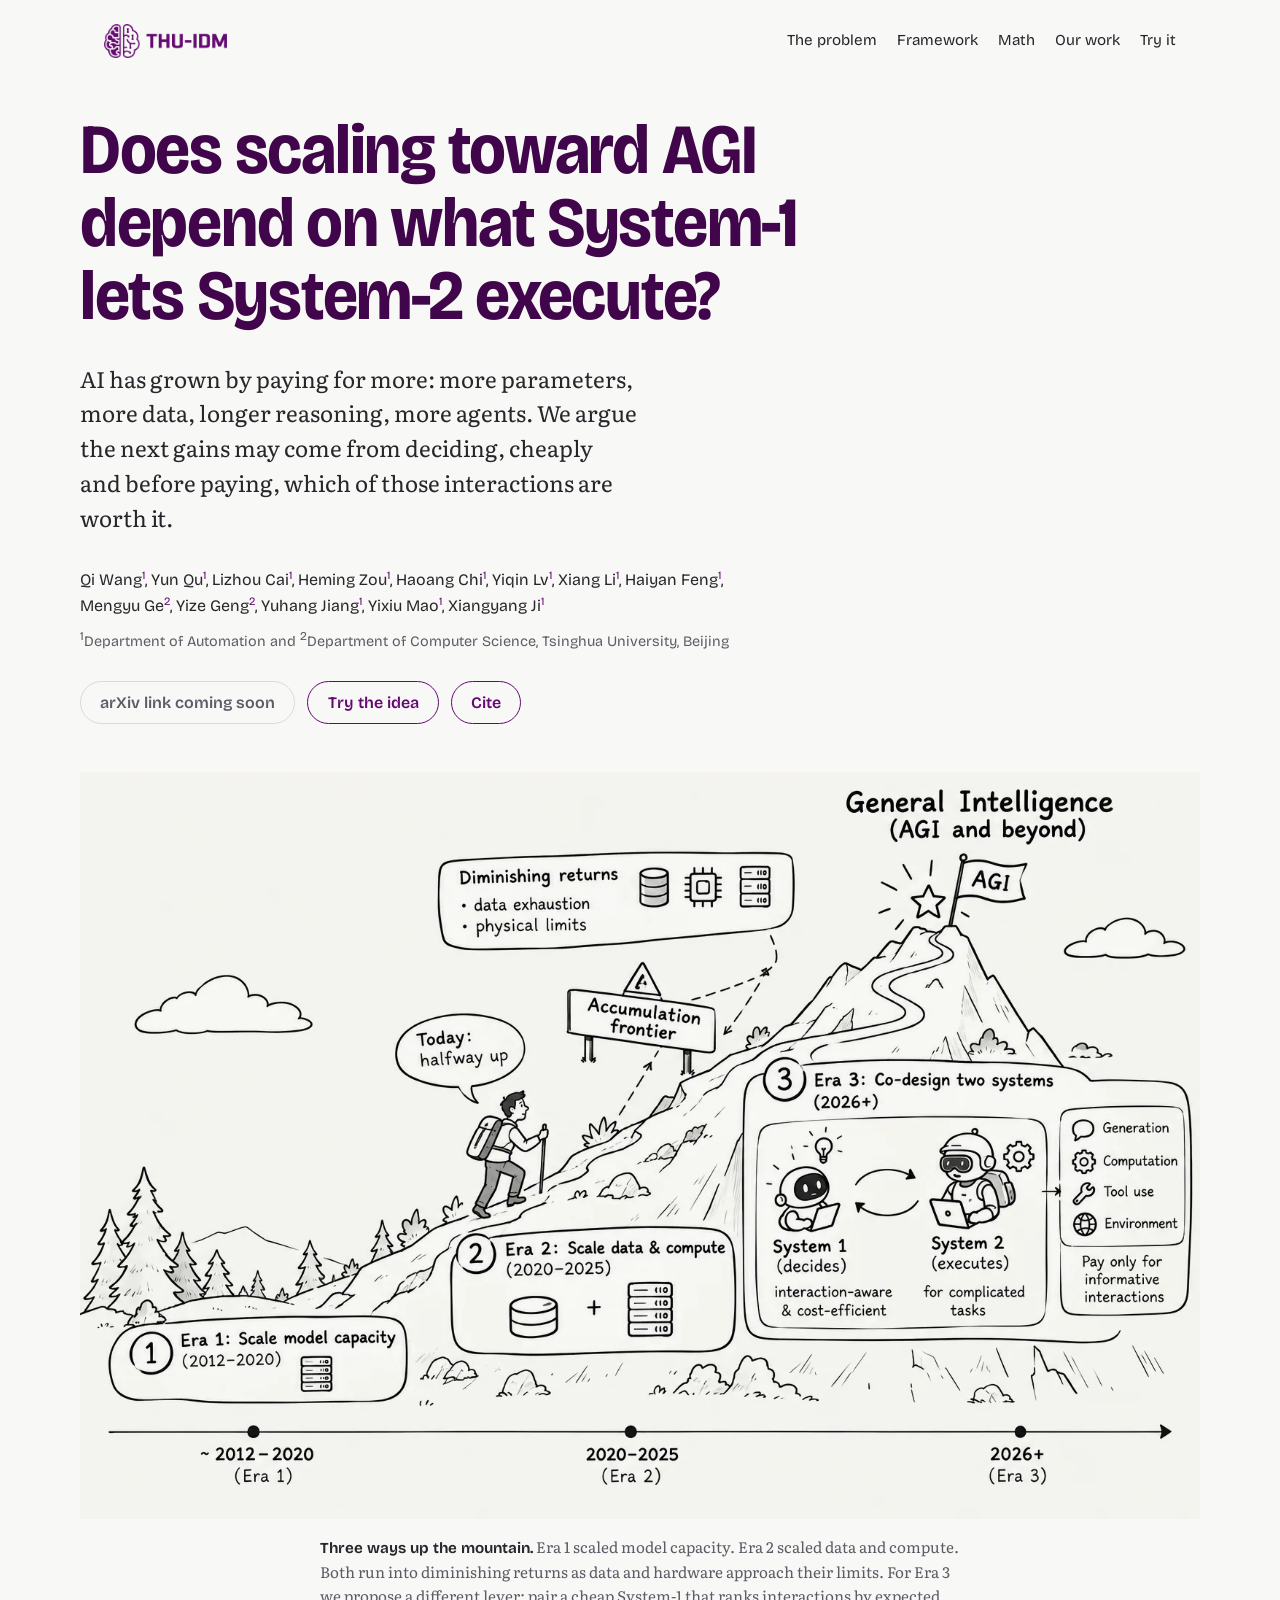
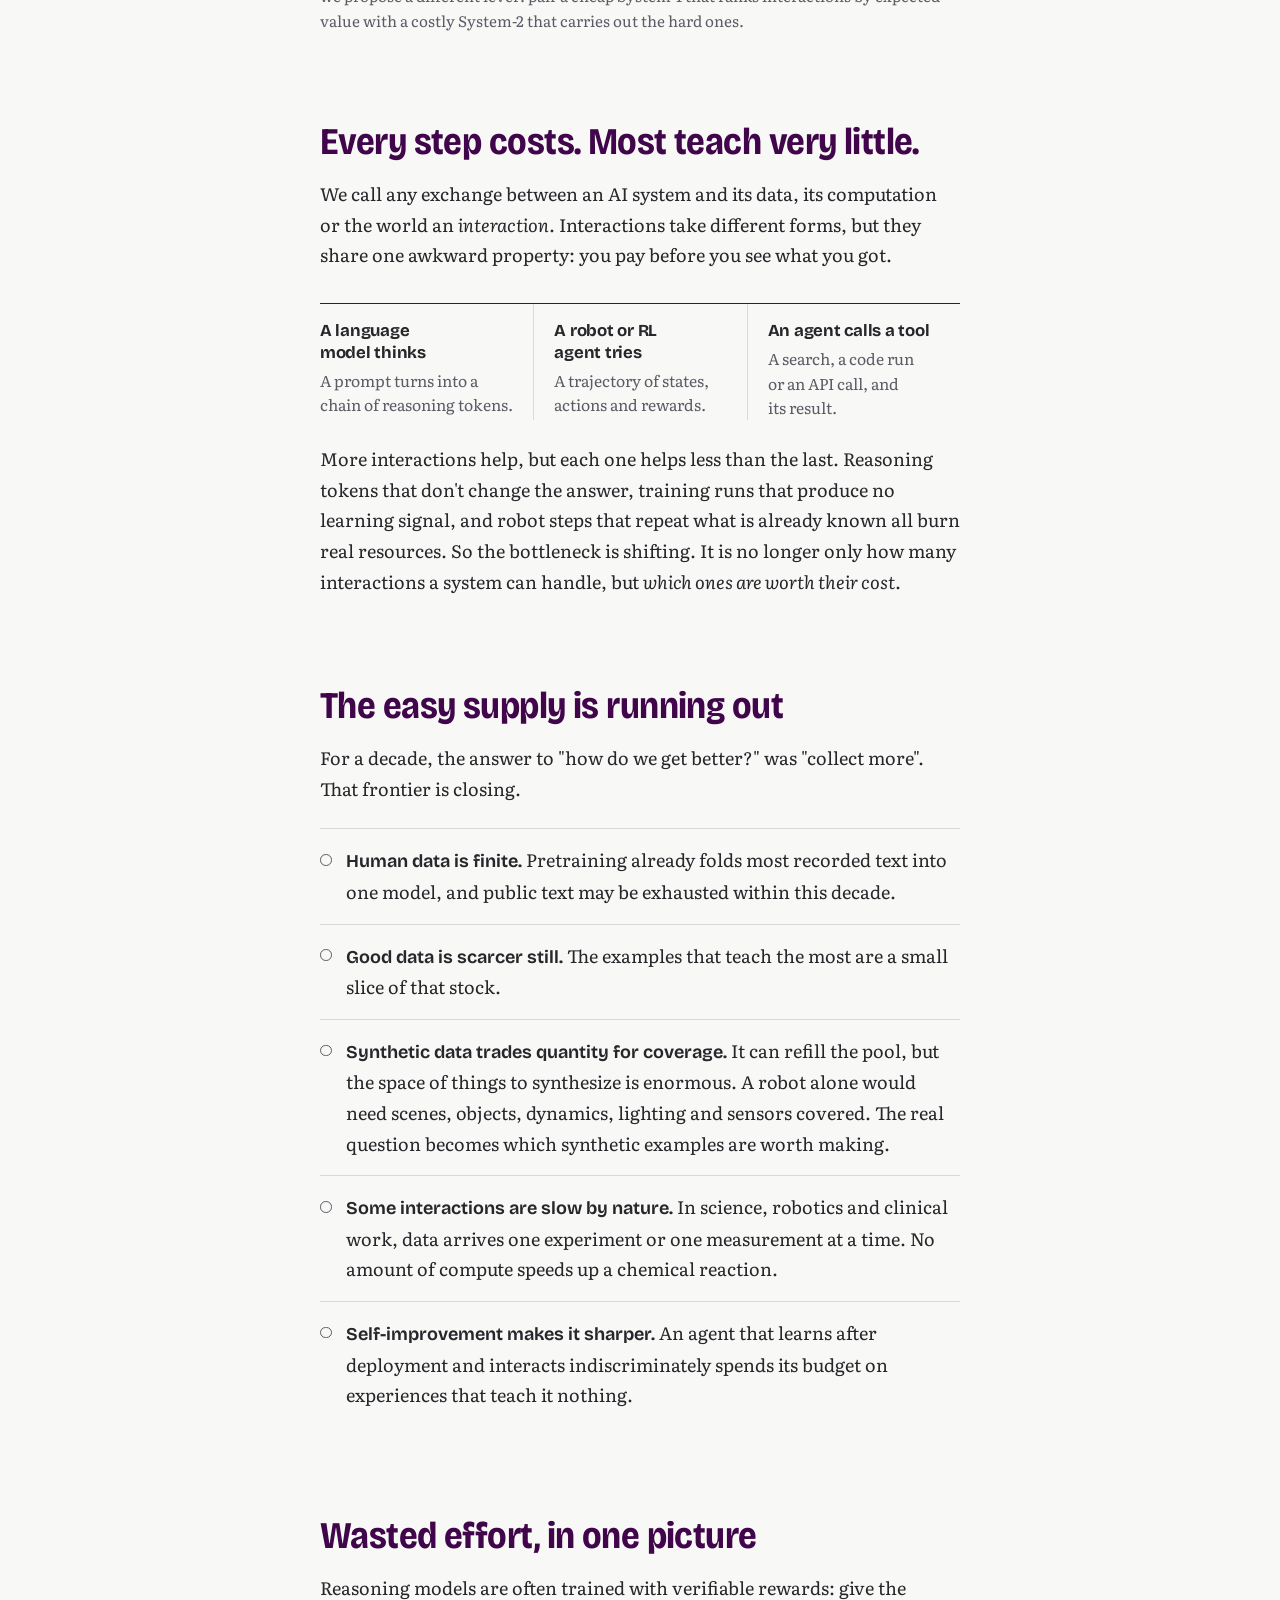
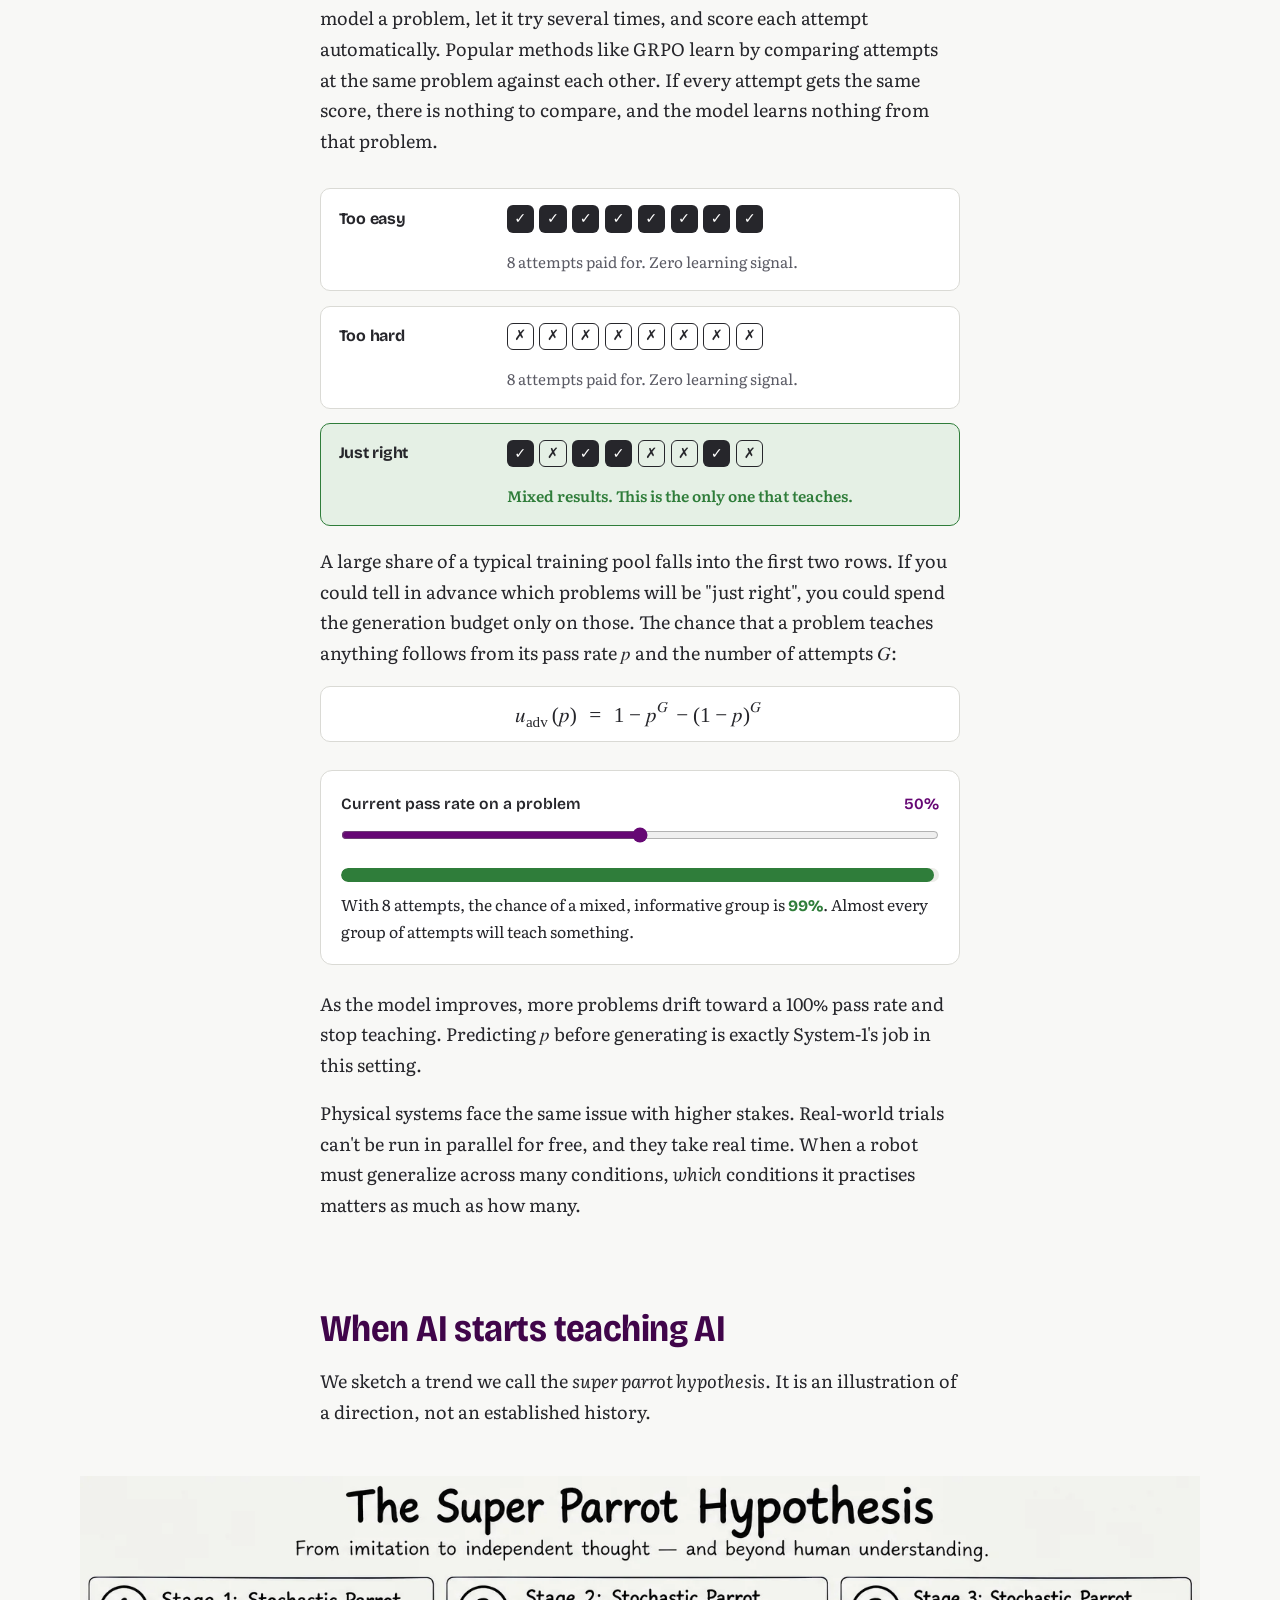
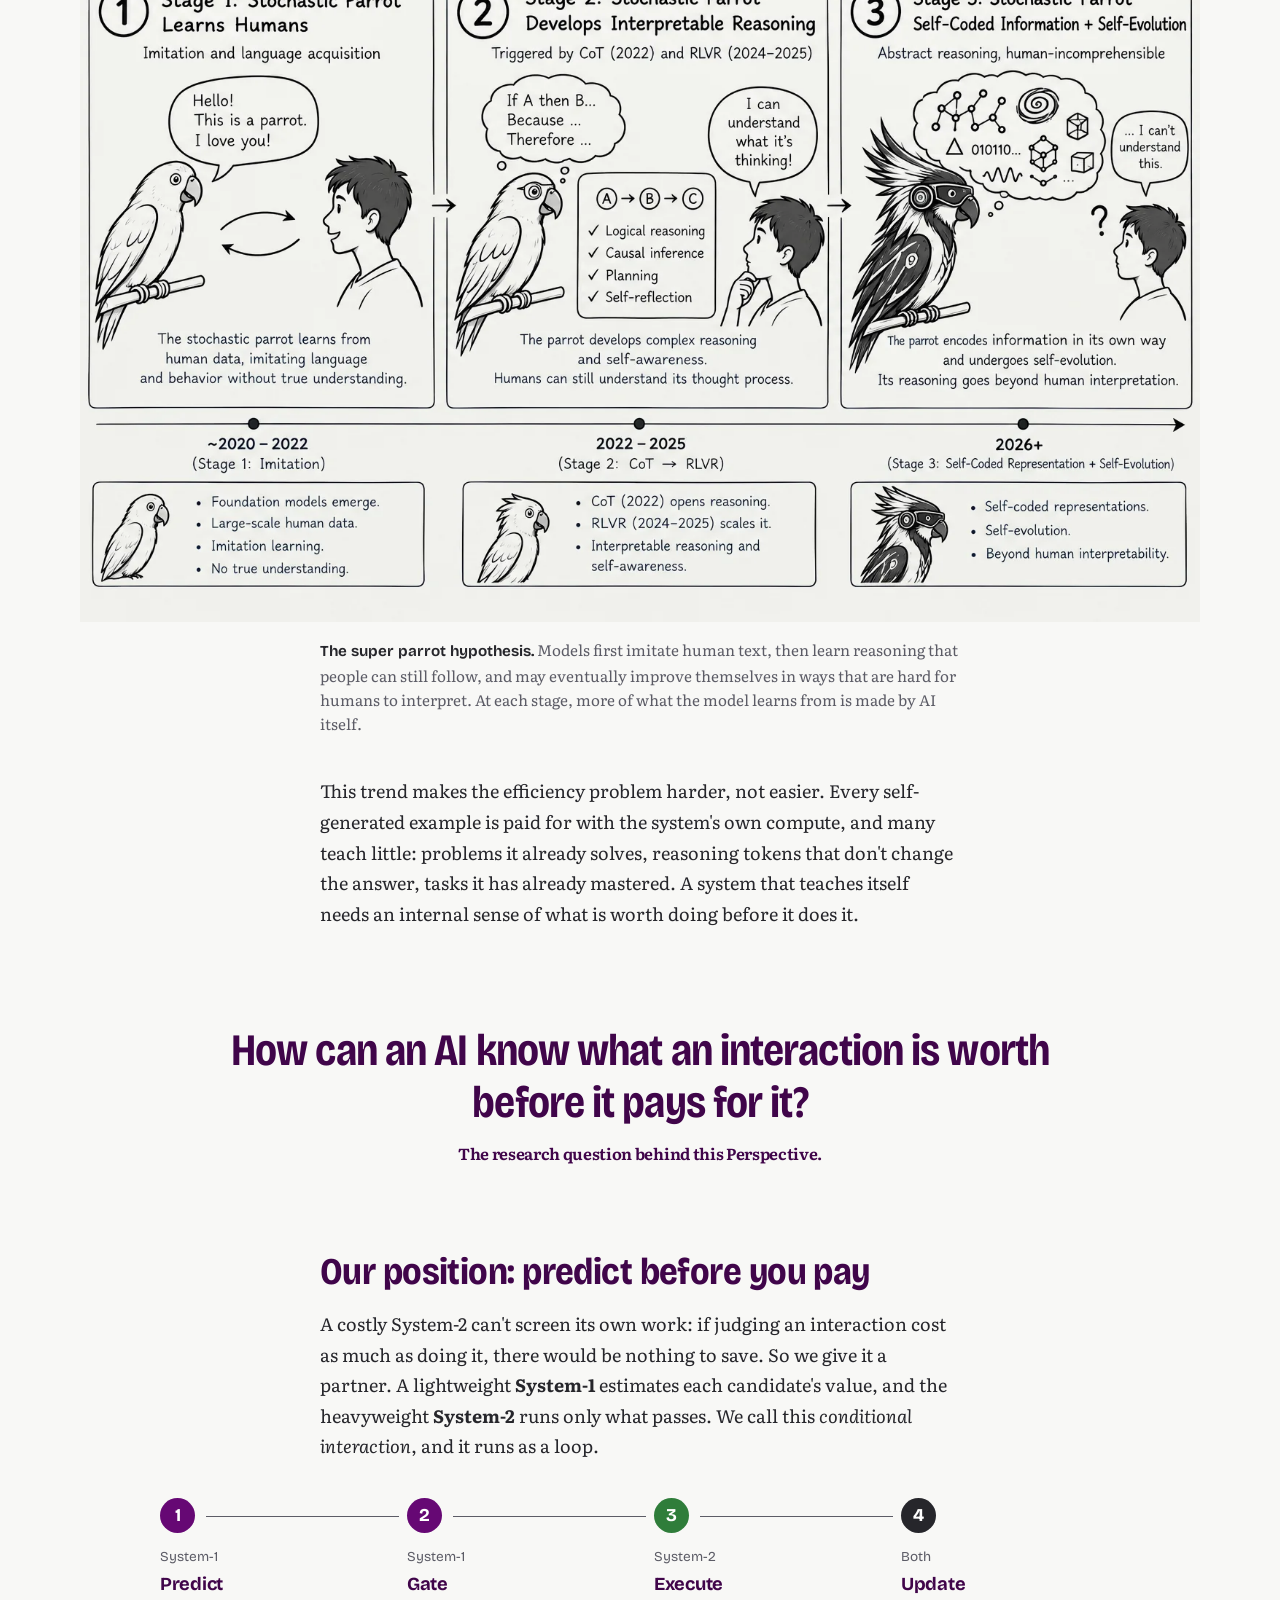
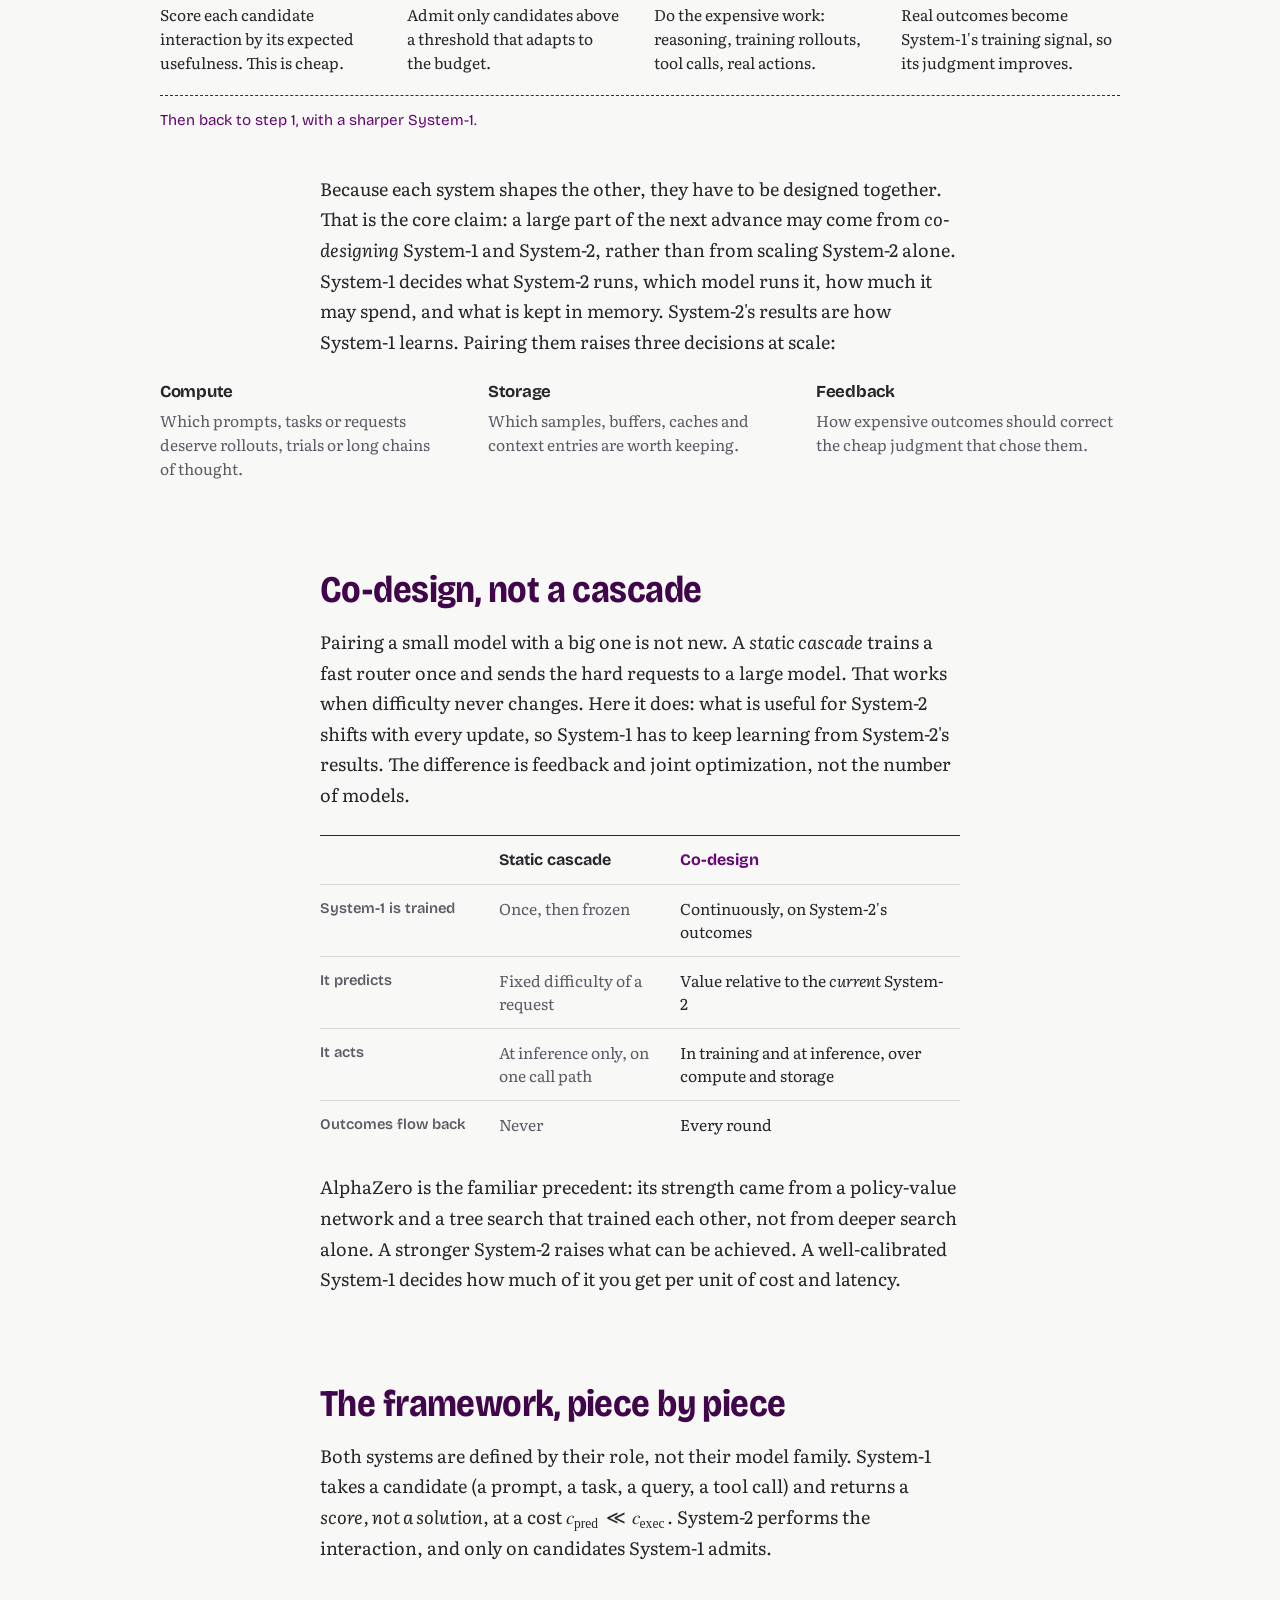
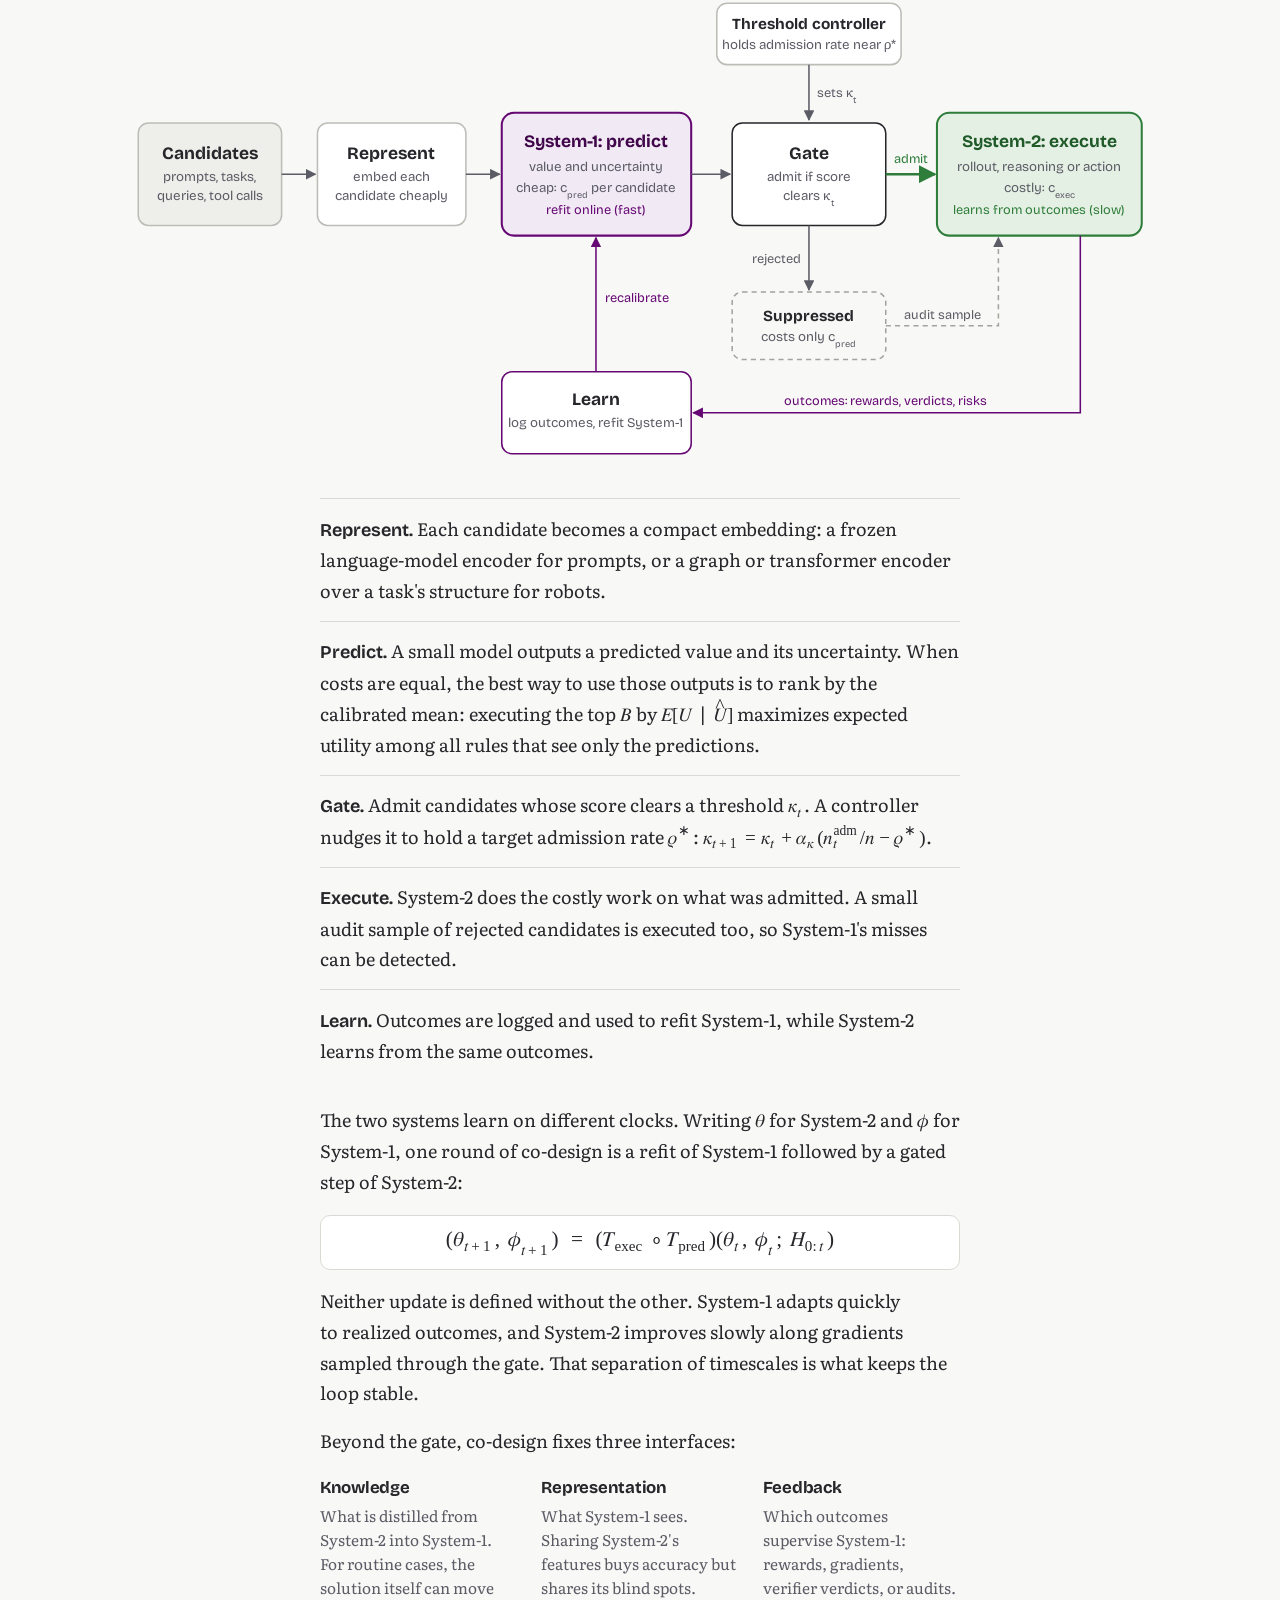
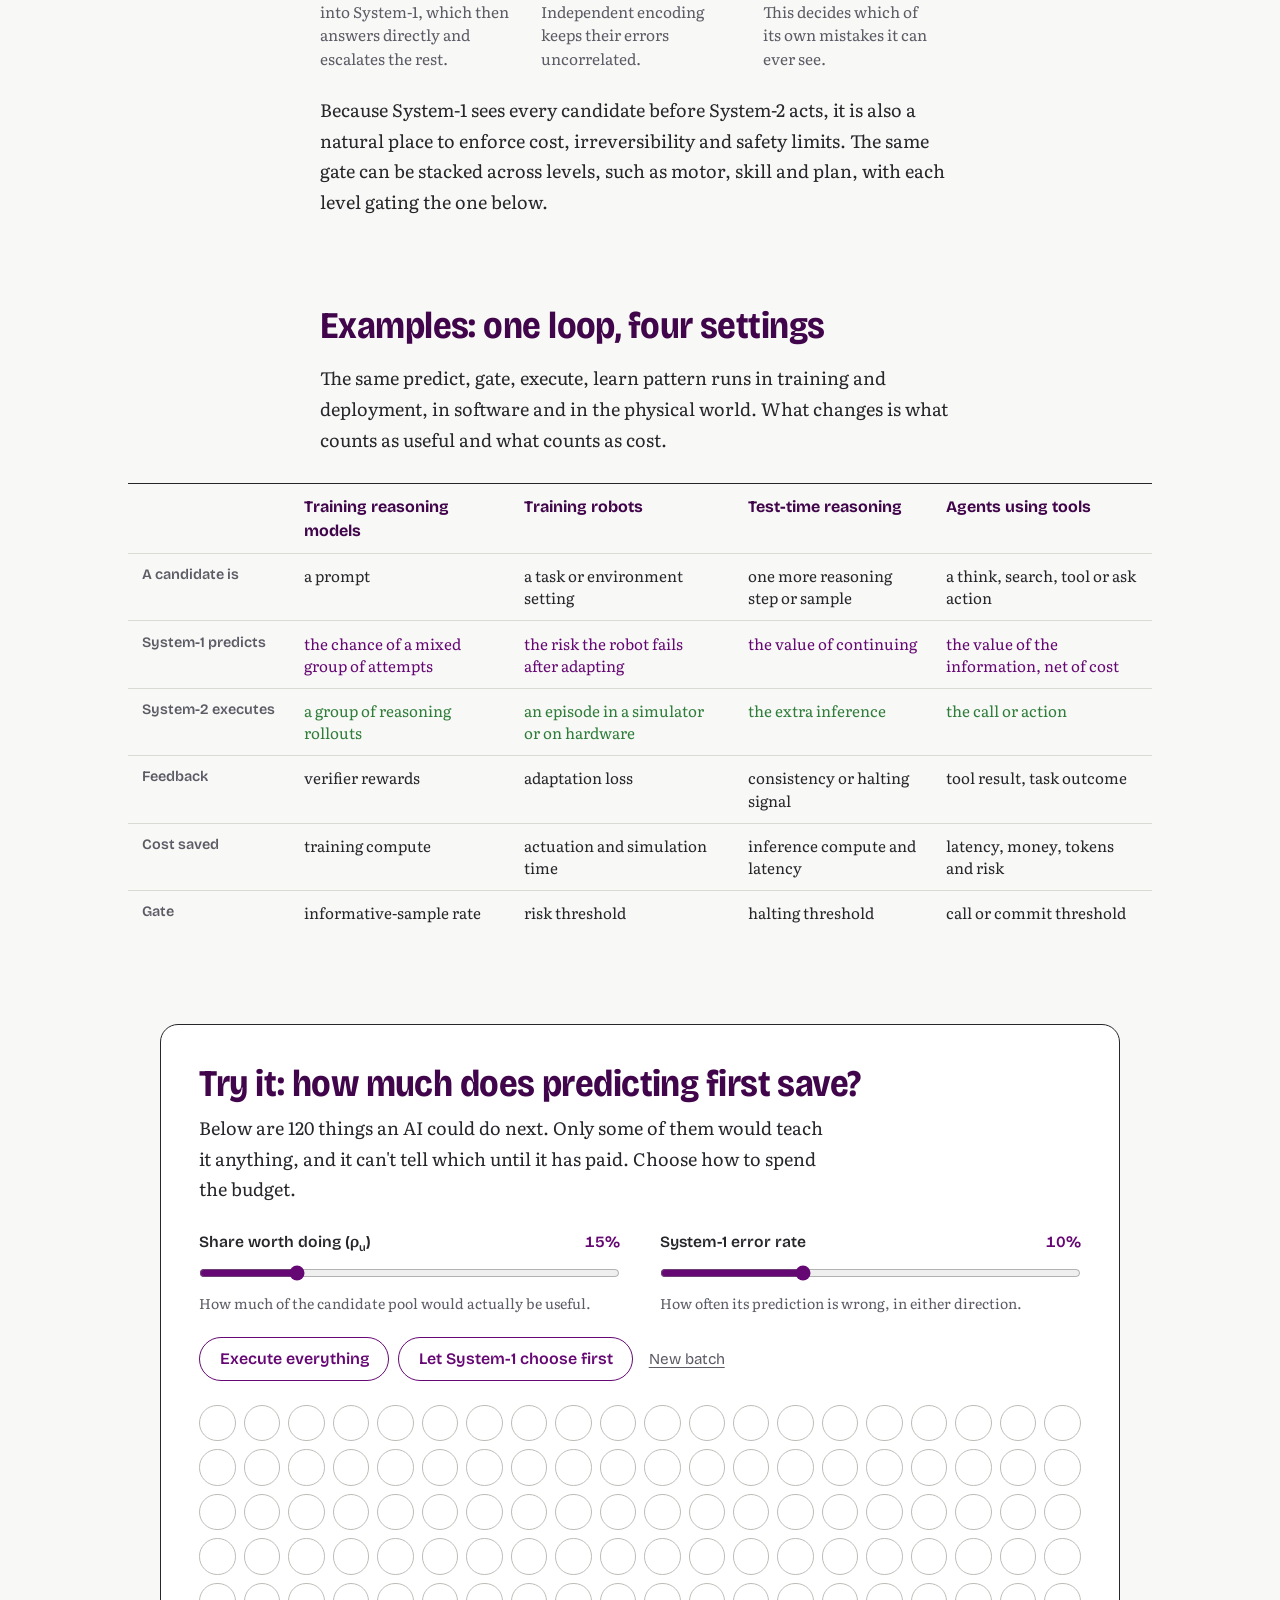
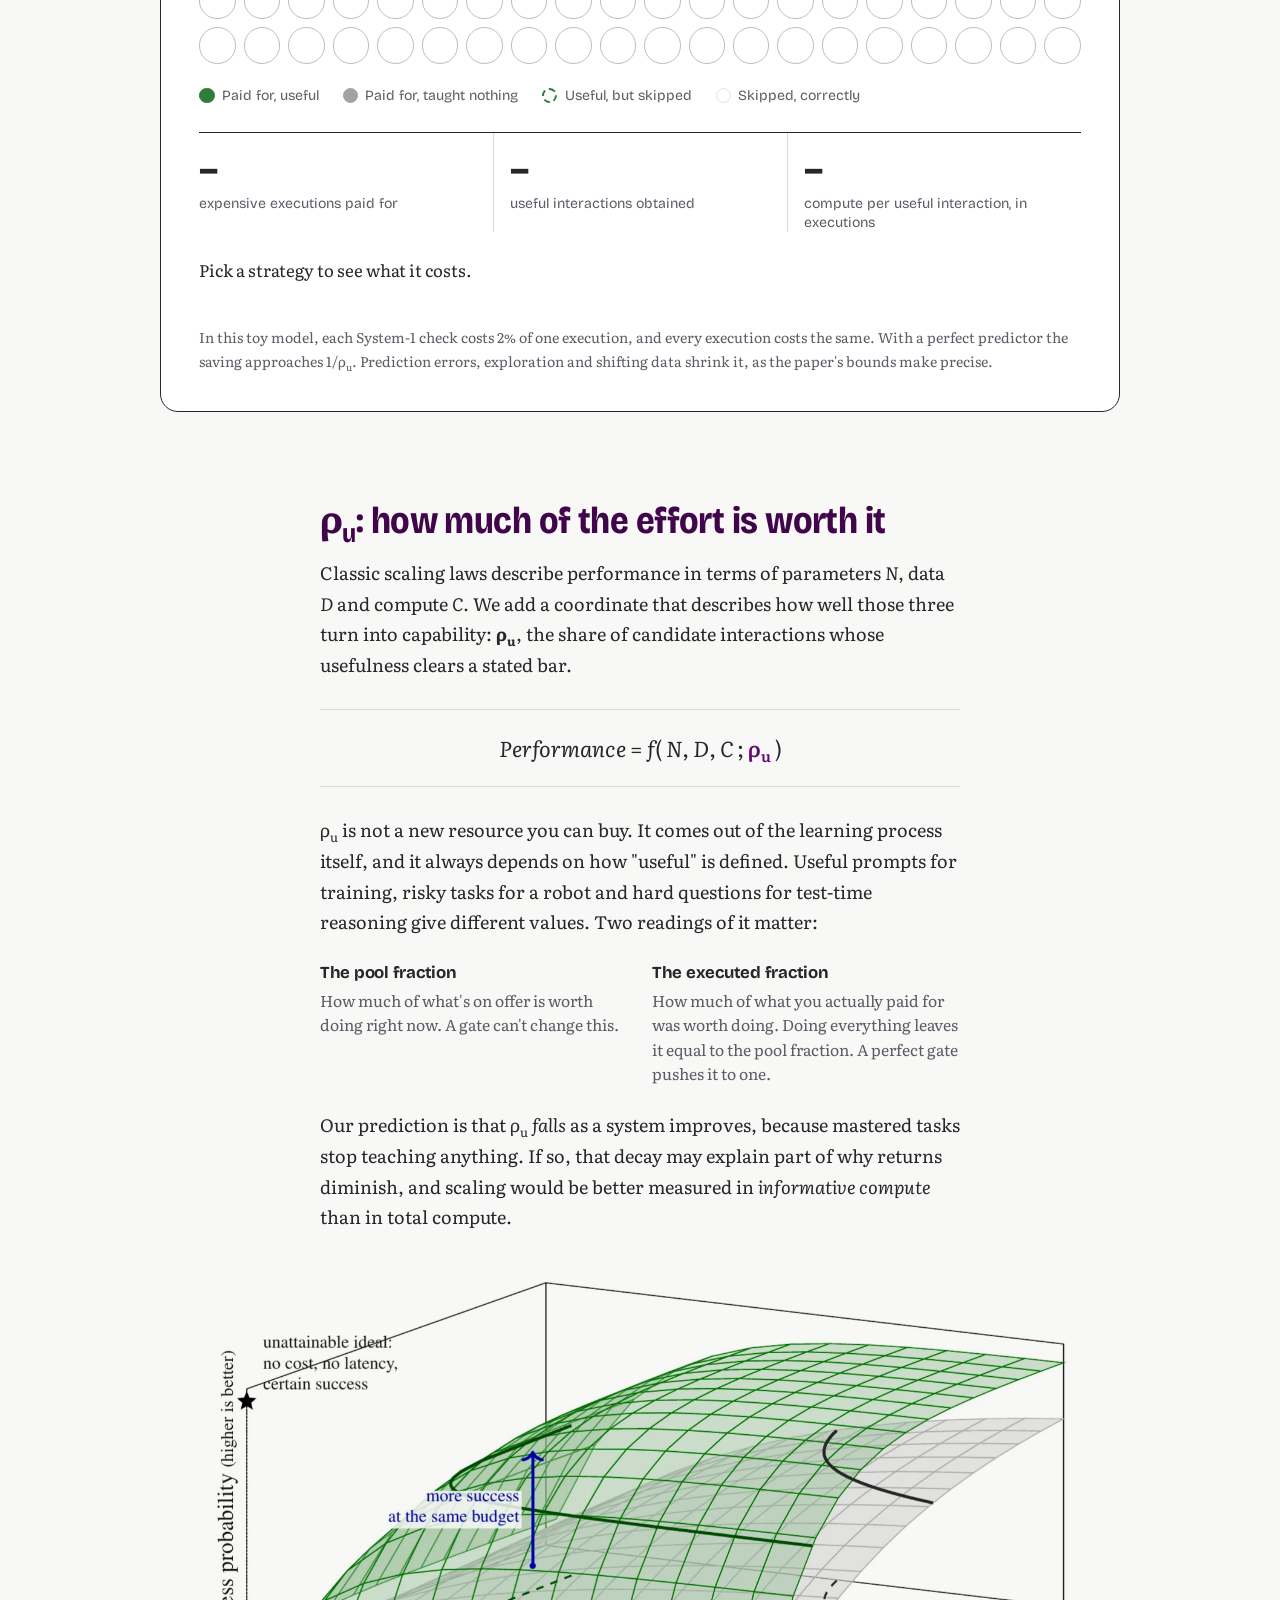
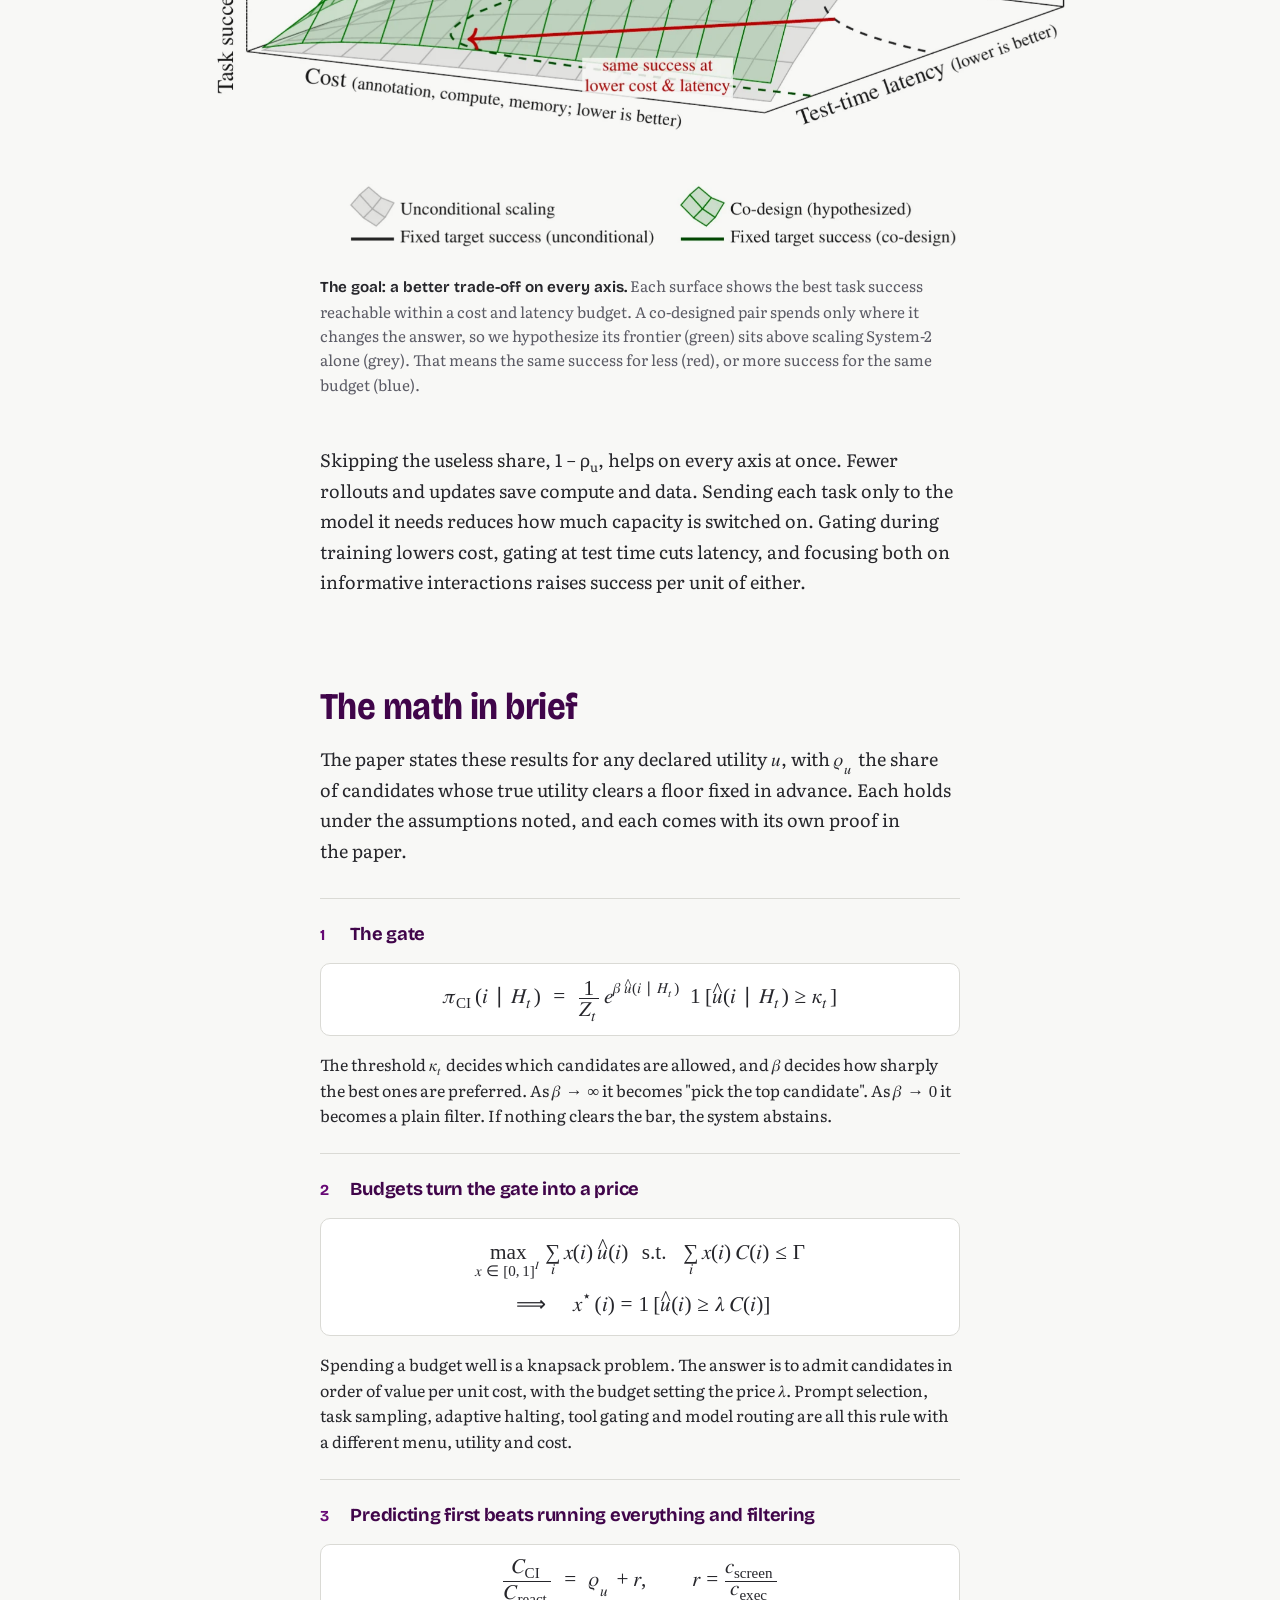
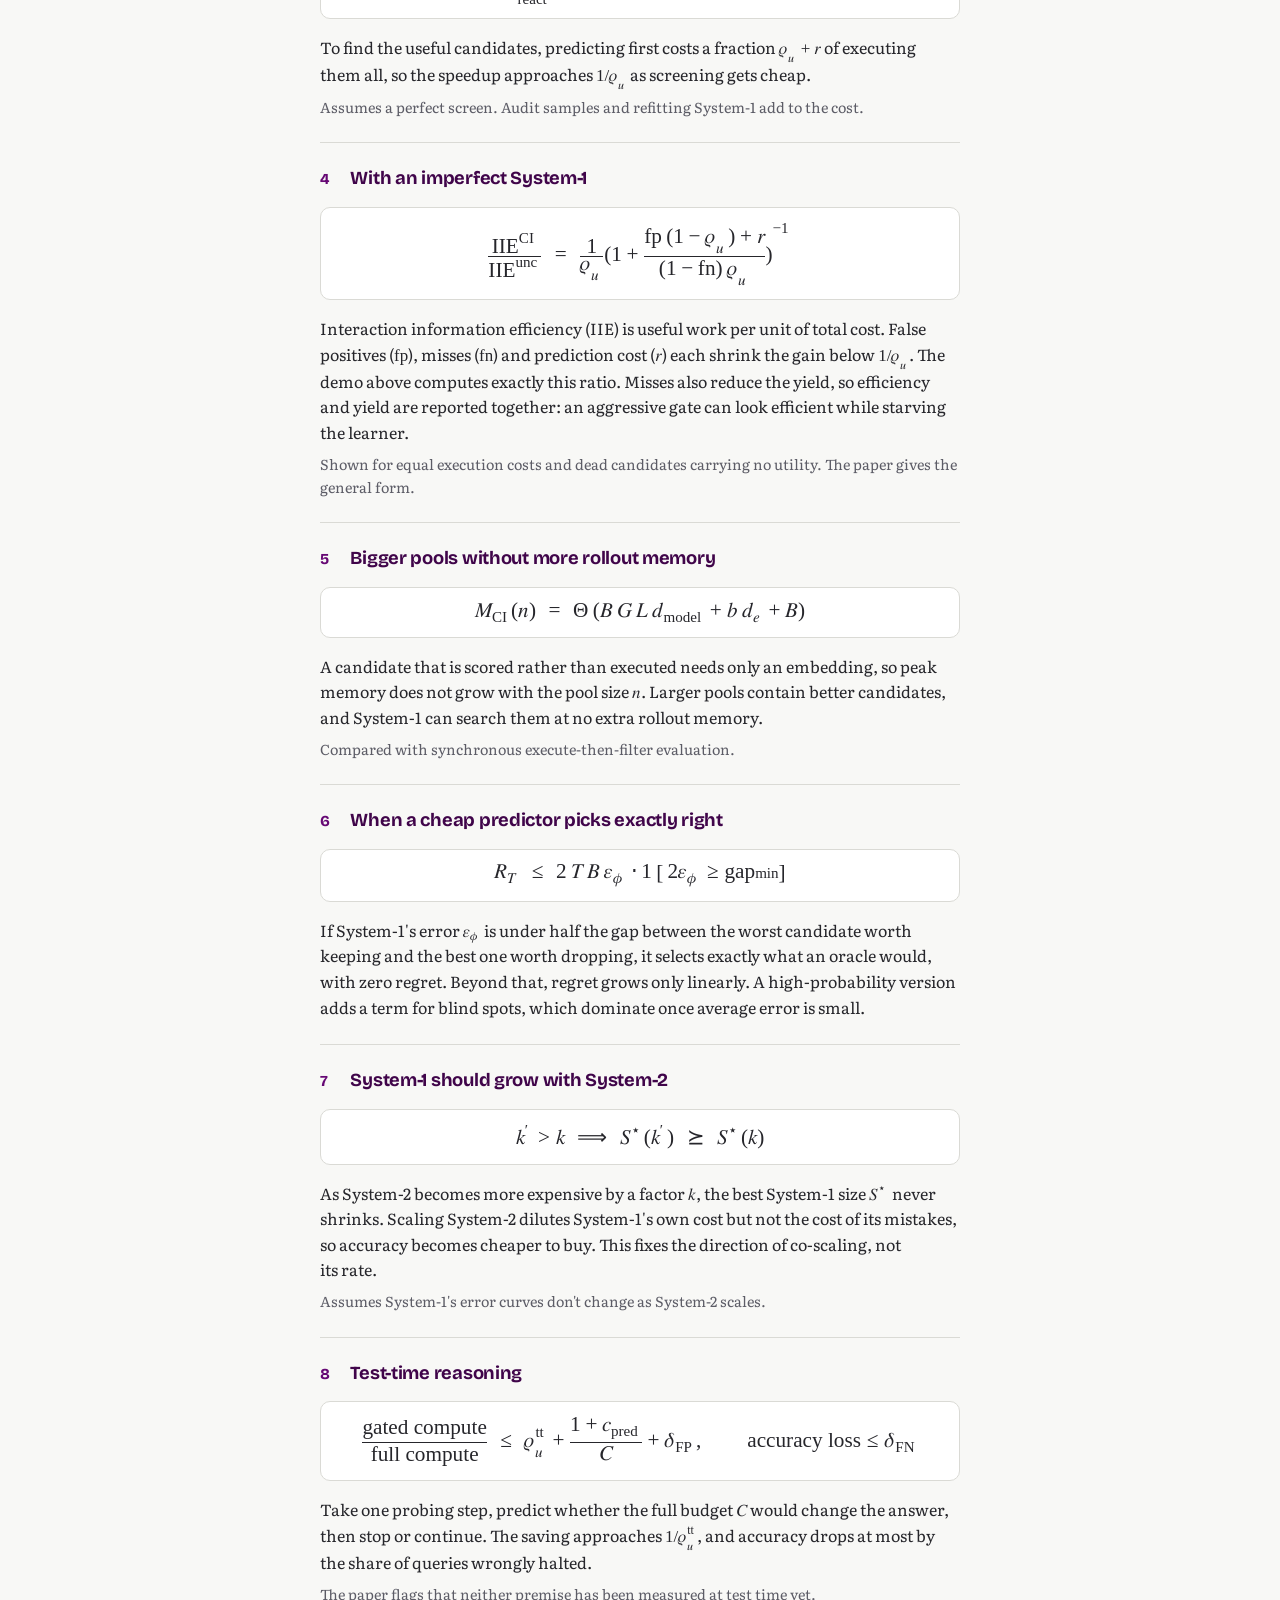
==== blogs/sys1-sys2-codesign.html @ 1f43daaf "Add files via upload" ====
<!DOCTYPE html>
<html lang="en">
<head>
<meta charset="utf-8">
<meta name="viewport" content="width=device-width, initial-scale=1">
<title>Does Scaling Toward AGI Depend on What System-1 Lets System-2 Execute?</title>
<meta name="description" content="AI has grown by paying for more. This Perspective from Tsinghua University argues the next gains may come from deciding, cheaply and in advance, which interactions are worth paying for.">
<meta property="og:title" content="Does Scaling Toward AGI Depend on What System-1 Lets System-2 Execute?">
<meta property="og:description" content="Predict before you pay: co-designing a cheap System-1 with a costly System-2.">
<meta property="og:type" content="article">
<style>
@font-face{font-family:"Bricolage Grotesque";src:url([data-uri]) format("woff2");font-weight:200 800;font-stretch:75% 100%;font-display:swap}
@font-face{font-family:"Literata";src:url([data-uri]) format("woff2");font-weight:200 900;font-style:normal;font-display:swap}
@font-face{font-family:"Literata";src:url([data-uri]) format("woff2");font-weight:200 900;font-style:italic;font-display:swap}
@font-face{font-family:"Literata";src:url([data-uri]) format("woff2");font-weight:200 900;font-style:normal;unicode-range:U+0370-03FF;font-display:swap}
:root{
  --paper:#F8F8F6;
  --ink:#26262B;
  --ink-soft:#5C5C66;
  --rule:#DADAD5;
  --purple:#660874;
  --purple-deep:#40054A;
  --purple-tint:#F1E9F3;
  --green:#2F7D3A;
  --green-tint:#E5F0E5;
  --waste:#A3A39E;
  --display:"Bricolage Grotesque", "Literata", "Avenir Next", "Segoe UI", system-ui, sans-serif;
  --text:"Literata", Georgia, "Times New Roman", serif;
  --col:40rem;
  --wide:70rem;
}
*{box-sizing:border-box}
html{-webkit-text-size-adjust:100%}
body{margin:0;background:var(--paper);color:var(--ink);font-family:var(--text);font-size:1.125rem;line-height:1.7;font-optical-sizing:auto}
img{max-width:100%;height:auto;display:block}
a{color:var(--purple);text-underline-offset:.18em;text-decoration-thickness:1px}
a:hover{text-decoration-thickness:2px}
:focus-visible{outline:3px solid var(--purple);outline-offset:3px;border-radius:2px}
.nw{white-space:nowrap}
.skip{position:absolute;left:-999px;top:0}
.skip:focus{left:1rem;top:1rem;background:#fff;padding:.5rem 1rem;z-index:10}

/* ---------- frame ---------- */
.masthead{max-width:var(--wide);margin:0 auto;padding:1.5rem 1.5rem 0;display:flex;align-items:center;justify-content:space-between;gap:1rem}
.masthead img{height:34px;width:auto}
.masthead nav{font-family:var(--display);font-size:.95rem;display:flex;gap:1.25rem}
.masthead nav a{color:var(--ink);text-decoration:none}
.masthead nav a:hover{color:var(--purple)}
main{padding:0 1.5rem}
.col{max-width:var(--col);margin-left:auto;margin-right:auto}
.wide{max-width:var(--wide);margin-left:auto;margin-right:auto}

/* ---------- type ---------- */
h1,h2,h3{text-wrap:balance;font-family:var(--display);color:var(--purple-deep);font-weight:700;letter-spacing:-.015em}
h1{font-size:clamp(2.3rem,5.6vw,4.4rem);line-height:1.04;font-variation-settings:"wdth" 92;margin:0;max-width:19ch;letter-spacing:-.018em}
h2{font-size:clamp(1.65rem,3.2vw,2.35rem);line-height:1.12;margin:0 0 1rem;font-variation-settings:"wdth" 88}
h3{font-size:1.2rem;line-height:1.3;margin:0 0 .35rem}
p{margin:0 0 1.1rem;text-wrap:pretty}
em{font-style:italic}
.lede{font-size:clamp(1.2rem,2vw,1.4rem);line-height:1.55;color:var(--ink);margin:1.75rem 0 0;max-width:36rem}
.note{font-size:.98rem;color:var(--ink-soft)}
section{margin:5.5rem auto 0}
.math{font-family:var(--text);font-style:italic;white-space:nowrap}
sub{font-size:.7em;line-height:0}

/* ---------- hero ---------- */
.hero{padding-top:3.5rem}
.byline{font-family:var(--display);font-size:1rem;line-height:1.6;margin:2rem 0 0;color:var(--ink);max-width:46rem}
.byline sup{color:var(--purple);font-size:.7em}
.affil{font-family:var(--display);font-size:.9rem;color:var(--ink-soft);margin:.5rem 0 0;line-height:1.5}
.actions{display:flex;flex-wrap:wrap;gap:.75rem;margin:1.75rem 0 0}
.btn{font-family:var(--display);font-size:1rem;font-weight:600;padding:.7rem 1.2rem;border-radius:999px;border:1.5px solid var(--purple);background:var(--purple);color:#fff;text-decoration:none;cursor:pointer;line-height:1.2}
.btn:hover{background:var(--purple-deep);border-color:var(--purple-deep)}
.btn.ghost{background:transparent;color:var(--purple)}
.btn.ghost:hover{background:var(--purple-tint)}
.btn[aria-disabled="true"]{background:transparent;color:var(--ink-soft);border-color:var(--rule);cursor:default}

/* ---------- figures ---------- */
figure{margin:3rem auto 0}
figure img{mix-blend-mode:multiply;width:100%}
figcaption{max-width:var(--col);margin:1rem auto 0;font-size:.95rem;line-height:1.6;color:var(--ink-soft)}
figcaption strong{font-family:var(--display);color:var(--ink);font-weight:650}
.fig-pareto{max-width:54rem}

/* ---------- interaction kinds ---------- */
.kinds{display:grid;grid-template-columns:repeat(3,1fr);gap:0;margin:2rem 0 1.5rem;border-top:1.5px solid var(--ink)}
.kinds div{padding:1rem 1.25rem 0 0}
.kinds div+div{padding-left:1.25rem;border-left:1px solid var(--rule)}
.kinds h3{font-size:1.05rem;color:var(--ink)}
.kinds p{font-size:.98rem;line-height:1.55;color:var(--ink-soft);margin:0}

/* ---------- frontier list ---------- */
.frontier{list-style:none;padding:0;margin:1.5rem 0 0}
.frontier li{padding:1rem 0 1rem 1.6rem;border-top:1px solid var(--rule);position:relative}
.frontier li::before{content:"";position:absolute;left:0;top:1.55rem;width:.6rem;height:.6rem;border:1.5px solid var(--ink-soft);border-radius:50%}
.frontier strong{font-family:var(--display);font-weight:650;color:var(--ink)}

/* ---------- rollouts ---------- */
.rollouts{margin:2rem 0 1.25rem;display:grid;gap:.9rem}
.prompt{display:grid;grid-template-columns:9.5rem 1fr;align-items:center;gap:1rem;padding:1rem 1.1rem;border:1px solid var(--rule);border-radius:10px;background:#fff}
.prompt.teaches{border:1.5px solid var(--green);background:var(--green-tint)}
.prompt h3{font-size:1rem;margin:0;color:var(--ink)}
.prompt .tries{display:flex;gap:.35rem;flex-wrap:wrap}
.try{width:1.7rem;height:1.7rem;border-radius:6px;display:grid;place-items:center;font-family:var(--display);font-weight:700;font-size:.9rem}
.try.ok{background:var(--ink);color:#fff}
.try.no{border:1.5px solid var(--ink);color:var(--ink)}
.prompt .verdict{grid-column:2;font-size:.95rem;color:var(--ink-soft);margin:0}
.prompt.teaches .verdict{color:var(--green);font-weight:600}

/* ---------- question ---------- */
.question{max-width:52rem;margin:6rem auto 0;text-align:center}
.question p{font-family:var(--display);font-size:clamp(1.7rem,3.8vw,2.8rem);line-height:1.15;color:var(--purple-deep);font-weight:650;font-variation-settings:"wdth" 85;letter-spacing:-.02em;margin:0}
.question .note{font-family:var(--text);font-size:1rem;margin-top:1rem}

/* ---------- loop ---------- */
.loop{list-style:none;padding:0;margin:2.25rem 0 0;display:grid;grid-template-columns:repeat(4,1fr);gap:1.75rem;position:relative;counter-reset:step}
.loop li{position:relative;counter-increment:step;padding-top:3rem}
.loop li::before{content:counter(step);position:absolute;top:0;left:0;width:2.2rem;height:2.2rem;border-radius:50%;display:grid;place-items:center;font-family:var(--display);font-weight:700;color:#fff;background:var(--ink)}
.loop li.s1::before{background:var(--purple)}
.loop li.s2::before{background:var(--green)}
.loop li:not(:last-child)::after{content:"";position:absolute;top:1.1rem;left:2.9rem;right:-1.25rem;border-top:1.5px solid var(--ink-soft)}
.loop h3{font-size:1.15rem}
.loop .who{font-family:var(--display);font-size:.85rem;color:var(--ink-soft);margin:0 0 .4rem}
.loop p{font-size:.97rem;line-height:1.55;margin:0}
.loop-back{margin:1.25rem 0 0;padding:.75rem 0 0;border-top:1.5px dashed var(--purple);font-family:var(--display);font-size:.95rem;color:var(--purple)}
.wide-loop{max-width:60rem}
.decisions{display:grid;grid-template-columns:repeat(3,1fr);gap:1.5rem;margin:1.5rem 0}
.decisions h3{font-size:1.05rem;color:var(--ink)}
.decisions p{font-size:.97rem;line-height:1.55;color:var(--ink-soft);margin:0}

/* ---------- demo ---------- */
.demo{max-width:60rem;margin:5.5rem auto 0;background:#fff;border:1.5px solid var(--ink);border-radius:18px;padding:clamp(1.25rem,3vw,2.5rem)}
.demo h2{margin-bottom:.5rem}
.demo .intro{max-width:40rem}
.controls{display:grid;grid-template-columns:1fr 1fr;gap:1.25rem 2.5rem;margin:1.5rem 0}
.control label{display:flex;justify-content:space-between;gap:1rem;font-family:var(--display);font-size:.98rem;font-weight:600}
.control output{font-variant-numeric:tabular-nums;color:var(--purple)}
.control .hint{font-size:.88rem;color:var(--ink-soft);margin:.2rem 0 0;line-height:1.45}
input[type=range]{width:100%;accent-color:var(--purple);margin:.6rem 0 0}
.modes{display:flex;flex-wrap:wrap;gap:.6rem;margin:0 0 1.5rem}
.modes .btn[aria-pressed="true"]{box-shadow:0 0 0 3px var(--purple-tint)}
.modes .btn.ghost[aria-pressed="true"]{background:var(--purple-tint)}
.reshuffle{font-family:var(--display);font-size:.95rem;background:none;border:0;color:var(--ink-soft);text-decoration:underline;text-underline-offset:.18em;cursor:pointer;padding:.7rem .4rem}
.grid{display:grid;grid-template-columns:repeat(20,1fr);gap:clamp(4px,.8vw,8px);margin:0 0 1.25rem}
.dot{aspect-ratio:1;border-radius:50%;border:1.5px solid #BDBDB8;transition:background-color .25s,border-color .25s}
.dot.useful{background:var(--green);border-color:var(--green)}
.dot.waste{background:var(--waste);border-color:var(--waste)}
.dot.missed{border:2px dashed var(--green)}
.dot.skipped{border-color:#E4E4E0}
.legend{display:flex;flex-wrap:wrap;gap:.5rem 1.5rem;font-family:var(--display);font-size:.88rem;color:var(--ink-soft);margin:0 0 1.5rem;padding:0;list-style:none}
.legend li{display:flex;align-items:center;gap:.45rem}
.legend .dot{width:.95rem;height:.95rem;flex:none}
.stats{display:grid;grid-template-columns:repeat(3,1fr);border-top:1.5px solid var(--ink)}
.stat{padding:1rem 1rem 0 0}
.stat+.stat{padding-left:1rem;border-left:1px solid var(--rule)}
.stat .v{font-family:var(--display);font-size:clamp(1.6rem,3.4vw,2.3rem);font-weight:700;line-height:1.1;color:var(--ink);font-variant-numeric:tabular-nums}
.stat .k{font-family:var(--display);font-size:.88rem;color:var(--ink-soft);line-height:1.35;margin-top:.3rem}
.verdict-line{margin:1.5rem 0 0;font-size:1.05rem;min-height:3.4em}
.verdict-line strong{color:var(--green)}
.fine{font-size:.88rem;color:var(--ink-soft);margin:.75rem 0 0}

/* ---------- rho ---------- */
.formula{font-family:var(--text);font-size:1.35rem;text-align:center;margin:1.75rem 0;padding:1.25rem;border-top:1px solid var(--rule);border-bottom:1px solid var(--rule)}
.formula i{font-style:italic}
.formula .rho{color:var(--purple);font-weight:600}
.pair{display:grid;grid-template-columns:1fr 1fr;gap:1.5rem;margin:1.5rem 0}
.pair h3{font-size:1.05rem;color:var(--ink)}
.pair p{font-size:.98rem;line-height:1.55;color:var(--ink-soft);margin:0}

/* ---------- claims ---------- */
.claims{list-style:none;padding:0;margin:2rem 0 0;counter-reset:claim}
.claims li{display:grid;grid-template-columns:3rem 1fr;gap:0 1rem;padding:1.25rem 0;border-top:1px solid var(--rule);counter-increment:claim}
.claims li::before{content:counter(claim,lower-roman);font-family:var(--display);font-weight:700;font-size:1.3rem;color:var(--purple);grid-row:span 2}
.claims h3{display:flex;flex-wrap:wrap;align-items:baseline;gap:.25rem .75rem;margin:0 0 .3rem}
.claims .conf{font-family:var(--display);font-size:.82rem;font-weight:500;color:var(--ink-soft);border:1px solid var(--rule);border-radius:999px;padding:.1rem .6rem;letter-spacing:0}
.claims p{margin:0;font-size:1rem;line-height:1.6}
.scope{display:grid;grid-template-columns:1fr 1fr;gap:1.5rem;margin:2rem 0 0}
.scope > div{padding:1.25rem;border-radius:10px}
.scope .yes{background:var(--green-tint)}
.scope .no{background:#EEEEEA}
.scope h3{font-size:1.05rem;color:var(--ink)}
.scope ul{margin:0;padding-left:1.1rem;font-size:.98rem;line-height:1.55}

/* ---------- uses ---------- */
.uses{display:grid;grid-template-columns:repeat(2,1fr);gap:0 2rem;margin:1.5rem 0 0}
.uses div{padding:1rem 0;border-top:1px solid var(--rule)}
.uses h3{font-size:1.02rem;color:var(--ink);margin:0 0 .2rem}
.uses p{font-size:.95rem;line-height:1.5;color:var(--ink-soft);margin:0}

/* ---------- cite ---------- */
.cite{position:relative;margin:1.25rem 0 0}
.cite pre{background:#fff;border:1px solid var(--rule);border-radius:10px;padding:1.1rem 1.2rem;overflow-x:auto;font-size:.82rem;line-height:1.55;margin:0;font-family:ui-monospace,"SF Mono",Menlo,Consolas,monospace}
.cite .btn{position:absolute;top:.6rem;right:.6rem;font-size:.85rem;padding:.4rem .9rem}

/* ---------- math ---------- */
math{font-family:"STIX Two Math","Cambria Math","Latin Modern Math",math;font-size:1.06em}
.katex{white-space:nowrap}
.md{display:block;margin:1rem 0;padding:.9rem 1rem;overflow-x:auto;text-align:center;background:#fff;border:1px solid var(--rule);border-radius:10px}
.md math{font-size:1.18em}

/* ---------- pass-rate widget ---------- */
.passrate{margin:1.75rem 0 1.5rem;padding:1.25rem 1.25rem 1.1rem;background:#fff;border:1px solid var(--rule);border-radius:12px}
.passrate label{display:flex;justify-content:space-between;font-family:var(--display);font-weight:600;font-size:.98rem}
.passrate output{color:var(--purple);font-variant-numeric:tabular-nums}
.pr-bar{height:14px;border-radius:999px;background:#ECECE8;margin:1rem 0 .6rem;overflow:hidden}
.pr-bar span{display:block;height:100%;background:var(--green);border-radius:999px;transition:width .2s}
.pr-read{font-size:.98rem;margin:0}
.pr-read strong{font-family:var(--display);color:var(--green)}

/* ---------- cascade vs co-design ---------- */
.compare{width:100%;border-collapse:collapse;margin:1.5rem 0;font-size:.98rem}
.compare th,.compare td{text-align:left;vertical-align:top;padding:.75rem .9rem .75rem 0;border-top:1px solid var(--rule);line-height:1.5}
.compare thead td{border-top:1.5px solid var(--ink)}
.compare thead th{font-family:var(--display);font-size:1rem;border-top:1.5px solid var(--ink);color:var(--ink)}
.compare thead th.cd{color:var(--purple)}
.compare tbody th{font-family:var(--display);font-weight:600;color:var(--ink-soft);font-size:.92rem;width:28%}
.compare td.cd{color:var(--ink)}
.compare td.sc{color:var(--ink-soft)}

/* ---------- architecture ---------- */
.arch{max-width:64rem;margin:2rem auto 0}
.arch svg{width:100%;height:auto;display:block}
.arch svg text{font-family:var(--display);fill:var(--ink)}
.arch svg .t{font-size:17px;font-weight:700}
.arch svg .s{font-size:13px;fill:var(--ink-soft)}
.arch svg .lbl{font-size:12.5px;fill:var(--ink-soft)}
.arch svg .lbl-p{font-size:12.5px;fill:var(--purple)}
.arch svg .lbl-g{font-size:12.5px;fill:var(--green)}
.arch-list{display:none;list-style:none;padding:0;margin:1.5rem 0 0}
.arch-list li{padding:.8rem 1rem;border:1px solid var(--rule);border-radius:10px;background:#fff;position:relative;margin-bottom:1.6rem}
.arch-list li:not(:last-child)::after{content:"↓";position:absolute;left:50%;bottom:-1.45rem;transform:translateX(-50%);color:var(--ink-soft);font-family:var(--display)}
.arch-list li.p{border-color:var(--purple);background:var(--purple-tint)}
.arch-list li.g{border-color:var(--green);background:var(--green-tint)}
.arch-list strong{font-family:var(--display);display:block}
.arch-list span{font-size:.92rem;color:var(--ink-soft)}
.parts{list-style:none;padding:0;margin:1.5rem 0 0}
.parts li{padding:.9rem 0;border-top:1px solid var(--rule)}
.parts strong{font-family:var(--display);font-weight:650}
.interfaces{display:grid;grid-template-columns:repeat(3,1fr);gap:1.5rem;margin:1.25rem 0 1.5rem}
.interfaces h3{font-size:1.05rem;color:var(--ink)}
.interfaces p{font-size:.96rem;line-height:1.55;color:var(--ink-soft);margin:0}

/* ---------- ledger table ---------- */
.ledger-wrap{max-width:64rem;margin:1.75rem auto 0;overflow-x:auto}
.ledger{border-collapse:collapse;width:100%;min-width:46rem;font-size:.95rem}
.ledger th,.ledger td{text-align:left;vertical-align:top;padding:.7rem .9rem;border-top:1px solid var(--rule);line-height:1.45}
.ledger thead th{font-family:var(--display);font-size:1rem;color:var(--purple-deep);border-top:1.5px solid var(--ink)}
.ledger tbody th{font-family:var(--display);font-weight:600;font-size:.9rem;color:var(--ink-soft);white-space:nowrap}
.ledger td.s1{color:var(--purple)}
.ledger td.s2{color:var(--green)}

/* ---------- results ---------- */
.results{list-style:none;padding:0;margin:2rem 0 0;counter-reset:res}
.results > li{padding:1.5rem 0;border-top:1px solid var(--rule);counter-increment:res}
.results h3{display:flex;gap:.6rem;align-items:baseline;font-size:1.15rem}
.results h3::before{content:counter(res);font-family:var(--display);color:var(--purple);font-size:.95rem;min-width:1.3rem}
.results p{margin:.4rem 0 0;font-size:1rem;line-height:1.6}
.results .assume{font-size:.9rem;color:var(--ink-soft)}
.results .tag{font-family:var(--display);font-size:.8rem;font-weight:500;color:var(--ink-soft);border:1px solid var(--rule);border-radius:999px;padding:.05rem .55rem;margin-left:auto;white-space:nowrap}

/* ---------- our work ---------- */
.works{margin:2rem 0 0}
.works h3{font-size:1.1rem;color:var(--ink);margin:2rem 0 .25rem}
.works .where{font-size:.95rem;color:var(--ink-soft);margin:0 0 .5rem}
.works dl{margin:0}
.works dt{font-family:var(--display);font-weight:700;color:var(--purple-deep);padding-top:.9rem;border-top:1px solid var(--rule);margin-top:.5rem;display:flex;flex-wrap:wrap;align-items:baseline;gap:.2rem .7rem}
.works dt .venue{font-weight:500;font-size:.85rem;color:var(--ink-soft)}
.works dt a{font-weight:500;font-size:.85rem}
.works dd{margin:.25rem 0 .4rem;font-size:.98rem;line-height:1.6}
.works .roles{display:block;font-size:.9rem;color:var(--ink-soft);margin-top:.15rem}
.works .roles b{font-family:var(--display);font-weight:600}
.works .roles b.p{color:var(--purple)}
.works .roles b.g{color:var(--green)}

footer{max-width:calc(var(--col) + 3rem);margin:6rem auto 0;padding:2rem 1.5rem 3rem;border-top:1px solid var(--rule);font-family:var(--display);font-size:.9rem;color:var(--ink-soft);line-height:1.6}
footer img{height:30px;width:auto;margin-bottom:1rem}

/* ---------- responsive ---------- */
@media (max-width:820px){
  .loop{grid-template-columns:1fr 1fr;gap:2rem 1.5rem}
  .loop li:nth-child(2)::after{display:none}
  .decisions,.kinds,.interfaces{grid-template-columns:1fr}
  .arch svg{display:none}
  .arch-list{display:block}
  .kinds div,.kinds div+div{padding:1rem 0;border-left:0;border-top:1px solid var(--rule)}
  .kinds div:first-child{border-top:0}
}
@media (max-width:640px){
  body{font-size:1.05rem}
  .masthead nav{display:none}
  section{margin-top:4rem}
  .loop{grid-template-columns:1fr}
  .loop li::after{display:none}
  .controls,.pair,.scope,.uses{grid-template-columns:1fr}
  .grid{grid-template-columns:repeat(12,1fr)}
  .prompt{grid-template-columns:1fr}
  .prompt .verdict{grid-column:1}
  .stats{grid-template-columns:1fr}
  .stat+.stat{padding-left:0;border-left:0;border-top:1px solid var(--rule)}
  .stat{padding:.8rem 0}
}
@media (prefers-reduced-motion:reduce){*{transition:none!important;animation:none!important}}
</style>
</head>
<body>
<a class="skip" href="#content">Skip to content</a>

<header class="masthead">
  <a href="https://www.thuidm.com/"><img src="[data-uri]" alt="THU-IDM, Tsinghua University"></a>
  <nav aria-label="Sections">
    <a href="#problem">The problem</a>
    <a href="#framework">Framework</a>
    <a href="#math">Math</a>
    <a href="#our-work">Our work</a>
    <a href="#try">Try it</a>
  </nav>
</header>

<main id="content">

<div class="hero wide">
  <h1>Does scaling toward AGI depend on what <span class="nw">System-1</span> lets <span class="nw">System-2</span> execute?</h1>
  <p class="lede">AI has grown by paying for more: more parameters, more data, longer reasoning, more agents. We argue the next gains may come from deciding, cheaply and before paying, which of those interactions are worth it.</p>
  <p class="byline">Qi&nbsp;Wang<sup>1</sup>, Yun&nbsp;Qu<sup>1</sup>, Lizhou&nbsp;Cai<sup>1</sup>, Heming&nbsp;Zou<sup>1</sup>, Haoang&nbsp;Chi<sup>1</sup>, Yiqin&nbsp;Lv<sup>1</sup>, Xiang&nbsp;Li<sup>1</sup>, Haiyan&nbsp;Feng<sup>1</sup>, Mengyu&nbsp;Ge<sup>2</sup>, Yize&nbsp;Geng<sup>2</sup>, Yuhang&nbsp;Jiang<sup>1</sup>, Yixiu&nbsp;Mao<sup>1</sup>, Xiangyang&nbsp;Ji<sup>1</sup></p>
  <p class="affil"><sup>1</sup>Department of Automation and <sup>2</sup>Department of Computer Science, Tsinghua University, Beijing</p>
  <div class="actions">
    <a class="btn" id="paper-link" href="#">Read the paper on arXiv</a>
    <a class="btn ghost" href="#try">Try the idea</a>
    <a class="btn ghost" href="#cite">Cite</a>
  </div>
</div>

<figure class="wide">
  <img src="[data-uri]" width="1536" height="1024" alt="Hand-drawn mountain with a hiker halfway up. Era 1, 2012 to 2020: scale model capacity. Era 2, 2020 to 2025: scale data and compute. A sign reading 'Accumulation frontier' warns of diminishing returns from data exhaustion and physical limits. Era 3, 2026 onward: co-design two systems, where System 1 decides and System 2 executes generation, computation, tool use and environment actions, paying only for informative interactions. The summit is labelled General Intelligence, AGI and beyond.">
  <figcaption><strong>Three ways up the mountain.</strong> Era 1 scaled model capacity. Era 2 scaled data and compute. Both run into diminishing returns as data and hardware approach their limits. For Era 3 we propose a different lever: pair a cheap System-1 that ranks interactions by expected value with a costly System-2 that carries out the hard ones.</figcaption>
</figure>

<section class="col" id="problem">
  <h2>Every step costs. Most teach very little.</h2>
  <p>We call any exchange between an AI system and its data, its computation or the world an <em>interaction</em>. Interactions take different forms, but they share one awkward property: you pay before you see what you got.</p>
  <div class="kinds">
    <div><h3>A language model thinks</h3><p>A prompt turns into a chain of reasoning tokens.</p></div>
    <div><h3>A robot or RL agent tries</h3><p>A trajectory of states, actions and rewards.</p></div>
    <div><h3>An agent calls a tool</h3><p>A search, a code run or an API call, and its result.</p></div>
  </div>
  <p>More interactions help, but each one helps less than the last. Reasoning tokens that don't change the answer, training runs that produce no learning signal, and robot steps that repeat what is already known all burn real resources. So the bottleneck is shifting. It is no longer only how many interactions a system can handle, but <em>which ones are worth their cost</em>.</p>
</section>

<section class="col">
  <h2>The easy supply is running out</h2>
  <p>For a decade, the answer to "how do we get better?" was "collect more". That frontier is closing.</p>
  <ul class="frontier">
    <li><strong>Human data is finite.</strong> Pretraining already folds most recorded text into one model, and public text may be exhausted within this decade.</li>
    <li><strong>Good data is scarcer still.</strong> The examples that teach the most are a small slice of that stock.</li>
    <li><strong>Synthetic data trades quantity for coverage.</strong> It can refill the pool, but the space of things to synthesize is enormous. A robot alone would need scenes, objects, dynamics, lighting and sensors covered. The real question becomes which synthetic examples are worth making.</li>
    <li><strong>Some interactions are slow by nature.</strong> In science, robotics and clinical work, data arrives one experiment or one measurement at a time. No amount of compute speeds up a chemical reaction.</li>
    <li><strong>Self-improvement makes it sharper.</strong> An agent that learns after deployment and interacts indiscriminately spends its budget on experiences that teach it nothing.</li>
  </ul>
</section>

<section class="col">
  <h2>Wasted effort, in one picture</h2>
  <p>Reasoning models are often trained with verifiable rewards: give the model a problem, let it try several times, and score each attempt automatically. Popular methods like GRPO learn by comparing attempts at the same problem against each other. If every attempt gets the same score, there is nothing to compare, and the model learns nothing from that problem.</p>
  <div class="rollouts" role="list">
    <div class="prompt" role="listitem">
      <h3>Too easy</h3>
      <div class="tries" aria-label="8 attempts, all correct"><span class="try ok">✓</span><span class="try ok">✓</span><span class="try ok">✓</span><span class="try ok">✓</span><span class="try ok">✓</span><span class="try ok">✓</span><span class="try ok">✓</span><span class="try ok">✓</span></div>
      <p class="verdict">8 attempts paid for. Zero learning signal.</p>
    </div>
    <div class="prompt" role="listitem">
      <h3>Too hard</h3>
      <div class="tries" aria-label="8 attempts, all wrong"><span class="try no">✗</span><span class="try no">✗</span><span class="try no">✗</span><span class="try no">✗</span><span class="try no">✗</span><span class="try no">✗</span><span class="try no">✗</span><span class="try no">✗</span></div>
      <p class="verdict">8 attempts paid for. Zero learning signal.</p>
    </div>
    <div class="prompt teaches" role="listitem">
      <h3>Just right</h3>
      <div class="tries" aria-label="8 attempts, mixed results"><span class="try ok">✓</span><span class="try no">✗</span><span class="try ok">✓</span><span class="try ok">✓</span><span class="try no">✗</span><span class="try no">✗</span><span class="try ok">✓</span><span class="try no">✗</span></div>
      <p class="verdict">Mixed results. This is the only one that teaches.</p>
    </div>
  </div>
  <p>A large share of a typical training pool falls into the first two rows. If you could tell in advance which problems will be "just right", you could spend the generation budget only on those. The chance that a problem teaches anything follows from its pass rate <span class="katex"><math xmlns="http://www.w3.org/1998/Math/MathML"><semantics><mrow><mi>p</mi></mrow><annotation encoding="application/x-tex">p</annotation></semantics></math></span> and the number of attempts <span class="katex"><math xmlns="http://www.w3.org/1998/Math/MathML"><semantics><mrow><mi>G</mi></mrow><annotation encoding="application/x-tex">G</annotation></semantics></math></span>:</p>
  <div class="md"><span class="katex"><math xmlns="http://www.w3.org/1998/Math/MathML" display="block"><semantics><mrow><msub><mi>u</mi><mrow><mi mathvariant="normal">a</mi><mi mathvariant="normal">d</mi><mi mathvariant="normal">v</mi></mrow></msub><mo stretchy="false">(</mo><mi>p</mi><mo stretchy="false">)</mo><mtext>  </mtext><mo>=</mo><mtext>  </mtext><mn>1</mn><mo>−</mo><msup><mi>p</mi><mi>G</mi></msup><mo>−</mo><mo stretchy="false">(</mo><mn>1</mn><mo>−</mo><mi>p</mi><msup><mo stretchy="false">)</mo><mi>G</mi></msup></mrow><annotation encoding="application/x-tex">u_{\mathrm{adv}}(p) \;=\; 1 - p^{G} - (1-p)^{G}</annotation></semantics></math></span></div>
  <div class="passrate">
    <label for="pr"><span>Current pass rate on a problem</span> <output id="pr-out" for="pr">50%</output></label>
    <input type="range" id="pr" min="0" max="100" step="1" value="50">
    <div class="pr-bar" aria-hidden="true"><span id="pr-bar"></span></div>
    <p class="pr-read" id="pr-read" aria-live="polite"></p>
  </div>
  <p>As the model improves, more problems drift toward a 100% pass rate and stop teaching. Predicting <span class="katex"><math xmlns="http://www.w3.org/1998/Math/MathML"><semantics><mrow><mi>p</mi></mrow><annotation encoding="application/x-tex">p</annotation></semantics></math></span> before generating is exactly System-1's job in this setting.</p>
  <p>Physical systems face the same issue with higher stakes. Real-world trials can't be run in parallel for free, and they take real time. When a robot must generalize across many conditions, <em>which</em> conditions it practises matters as much as how many.</p>
</section>

<section class="col">
  <h2>When AI starts teaching AI</h2>
  <p>We sketch a trend we call the <em>super parrot hypothesis</em>. It is an illustration of a direction, not an established history.</p>
</section>
<figure class="wide">
  <img src="[data-uri]" width="1536" height="1024" alt="Three-panel sketch titled The Super Parrot Hypothesis. Stage 1, around 2020 to 2022: a parrot imitates a person, learning from human data without true understanding. Stage 2, 2022 to 2025: triggered by chain-of-thought and reinforcement learning with verifiable rewards, the parrot reasons step by step and the person can follow its thinking. Stage 3, 2026 onward: a futuristic parrot thinks in self-coded symbols and evolves itself, and the person says they can't understand it.">
  <figcaption><strong>The super parrot hypothesis.</strong> Models first imitate human text, then learn reasoning that people can still follow, and may eventually improve themselves in ways that are hard for humans to interpret. At each stage, more of what the model learns from is made by AI itself.</figcaption>
</figure>
<section class="col" style="margin-top:2.5rem">
  <p>This trend makes the efficiency problem harder, not easier. Every self-generated example is paid for with the system's own compute, and many teach little: problems it already solves, reasoning tokens that don't change the answer, tasks it has already mastered. A system that teaches itself needs an internal sense of what is worth doing before it does it.</p>
</section>

<div class="question">
  <p>How can an AI know what an interaction is worth before it pays for it?</p>
  <p class="note">The research question behind this Perspective.</p>
</div>

<section class="col wide-loop" id="position">
  <div class="col">
    <h2>Our position: predict before you pay</h2>
    <p>A costly System-2 can't screen its own work: if judging an interaction cost as much as doing it, there would be nothing to save. So we give it a partner. A lightweight <strong>System-1</strong> estimates each candidate's value, and the heavyweight <strong>System-2</strong> runs only what passes. We call this <em>conditional interaction</em>, and it runs as a loop.</p>
  </div>
  <ol class="loop">
    <li class="s1"><p class="who">System-1</p><h3>Predict</h3><p>Score each candidate interaction by its expected usefulness. This is cheap.</p></li>
    <li class="s1"><p class="who">System-1</p><h3>Gate</h3><p>Admit only candidates above a threshold that adapts to the budget.</p></li>
    <li class="s2"><p class="who">System-2</p><h3>Execute</h3><p>Do the expensive work: reasoning, training rollouts, tool calls, real actions.</p></li>
    <li><p class="who">Both</p><h3>Update</h3><p>Real outcomes become System-1's training signal, so its judgment improves.</p></li>
  </ol>
  <p class="loop-back">Then back to step 1, with a sharper System-1.</p>
  <div class="col" style="margin-top:2.5rem">
    <p>Because each system shapes the other, they have to be designed together. That is the core claim: a large part of the next advance may come from <em>co-designing</em> System-1 and System-2, rather than from scaling System-2 alone. System-1 decides what System-2 runs, which model runs it, how much it may spend, and what is kept in memory. System-2's results are how System-1 learns. Pairing them raises three decisions at scale:</p>
  </div>
  <div class="decisions">
    <div><h3>Compute</h3><p>Which prompts, tasks or requests deserve rollouts, trials or long chains of thought.</p></div>
    <div><h3>Storage</h3><p>Which samples, buffers, caches and context entries are worth keeping.</p></div>
    <div><h3>Feedback</h3><p>How expensive outcomes should correct the cheap judgment that chose them.</p></div>
  </div>
</section>

<section class="col" id="cascade">
  <h2>Co-design, not a cascade</h2>
  <p>Pairing a small model with a big one is not new. A <em>static cascade</em> trains a fast router once and sends the hard requests to a large model. That works when difficulty never changes. Here it does: what is useful for System-2 shifts with every update, so System-1 has to keep learning from System-2's results. The difference is feedback and joint optimization, not the number of models.</p>
  <table class="compare">
    <thead><tr><td></td><th scope="col">Static cascade</th><th scope="col" class="cd">Co-design</th></tr></thead>
    <tbody>
      <tr><th scope="row">System-1 is trained</th><td class="sc">Once, then frozen</td><td class="cd">Continuously, on System-2's outcomes</td></tr>
      <tr><th scope="row">It predicts</th><td class="sc">Fixed difficulty of a request</td><td class="cd">Value relative to the <em>current</em> System-2</td></tr>
      <tr><th scope="row">It acts</th><td class="sc">At inference only, on one call path</td><td class="cd">In training and at inference, over compute and storage</td></tr>
      <tr><th scope="row">Outcomes flow back</th><td class="sc">Never</td><td class="cd">Every round</td></tr>
    </tbody>
  </table>
  <p>AlphaZero is the familiar precedent: its strength came from a policy-value network and a tree search that trained each other, not from deeper search alone. A stronger System-2 raises what can be achieved. A well-calibrated System-1 decides how much of it you get per unit of cost and latency.</p>
</section>

<section class="col" id="framework">
  <h2>The framework, piece by piece</h2>
  <p>Both systems are defined by their role, not their model family. System-1 takes a candidate (a prompt, a task, a query, a tool call) and returns a <em>score, not a solution</em>, at a cost <span class="katex"><math xmlns="http://www.w3.org/1998/Math/MathML"><semantics><mrow><msub><mi>c</mi><mrow><mi mathvariant="normal">p</mi><mi mathvariant="normal">r</mi><mi mathvariant="normal">e</mi><mi mathvariant="normal">d</mi></mrow></msub><mo>≪</mo><msub><mi>c</mi><mrow><mi mathvariant="normal">e</mi><mi mathvariant="normal">x</mi><mi mathvariant="normal">e</mi><mi mathvariant="normal">c</mi></mrow></msub></mrow><annotation encoding="application/x-tex">c_{\mathrm{pred}} \ll c_{\mathrm{exec}}</annotation></semantics></math></span>. System-2 performs the interaction, and only on candidates System-1 admits.</p>
</section>
<div class="arch">
  <svg viewBox="0 0 1000 460" role="img" aria-labelledby="arch-t arch-d">
    <title id="arch-t">The co-design architecture</title>
    <desc id="arch-d">Candidates are embedded, scored by System-1, and passed through a gate whose threshold is held at a target admission rate. Admitted candidates are executed by System-2. Rejected ones cost only the prediction, and an audit sample of them is executed anyway. Outcomes are logged and used to refit System-1, while System-2 learns from the same outcomes.</desc>
    <defs>
      <marker id="ah" viewBox="0 0 10 10" refX="9" refY="5" markerWidth="7" markerHeight="7" orient="auto-start-reverse"><path d="M0,0 L10,5 L0,10 z" fill="#5C5C66"/></marker>
      <marker id="ahg" viewBox="0 0 10 10" refX="9" refY="5" markerWidth="7" markerHeight="7" orient="auto-start-reverse"><path d="M0,0 L10,5 L0,10 z" fill="#2F7D3A"/></marker>
      <marker id="ahp" viewBox="0 0 10 10" refX="9" refY="5" markerWidth="7" markerHeight="7" orient="auto-start-reverse"><path d="M0,0 L10,5 L0,10 z" fill="#660874"/></marker>
    </defs>
    <!-- controller -->
    <rect x="575" y="8" width="180" height="60" rx="10" fill="#fff" stroke="#BDBDB8" stroke-width="1.5"/>
    <text x="665" y="33" text-anchor="middle" class="t" style="font-size:15px">Threshold controller</text>
    <text x="665" y="53" text-anchor="middle" class="s">holds admission rate near ρ*</text>
    <line x1="665" y1="68" x2="665" y2="122" stroke="#5C5C66" stroke-width="1.5" marker-end="url(#ah)"/>
    <text x="673" y="100" class="lbl">sets κ<tspan baseline-shift="sub" font-size="9">t</tspan></text>
    <!-- main row -->
    <rect x="10" y="125" width="140" height="100" rx="10" fill="#EEEEEA" stroke="#BDBDB8" stroke-width="1.5"/>
    <text x="80" y="160" text-anchor="middle" class="t">Candidates</text>
    <text x="80" y="182" text-anchor="middle" class="s">prompts, tasks,</text>
    <text x="80" y="200" text-anchor="middle" class="s">queries, tool calls</text>
    <rect x="185" y="125" width="145" height="100" rx="10" fill="#fff" stroke="#BDBDB8" stroke-width="1.5"/>
    <text x="257" y="160" text-anchor="middle" class="t">Represent</text>
    <text x="257" y="182" text-anchor="middle" class="s">embed each</text>
    <text x="257" y="200" text-anchor="middle" class="s">candidate cheaply</text>
    <rect x="365" y="115" width="185" height="120" rx="12" fill="#F1E9F3" stroke="#660874" stroke-width="2"/>
    <text x="457" y="148" text-anchor="middle" class="t" style="fill:#40054A">System-1: predict</text>
    <text x="457" y="172" text-anchor="middle" class="s">value and uncertainty</text>
    <text x="457" y="192" text-anchor="middle" class="s">cheap: c<tspan baseline-shift="sub" font-size="9">pred</tspan> per candidate</text>
    <text x="457" y="214" text-anchor="middle" class="lbl-p">refit online (fast)</text>
    <rect x="590" y="125" width="150" height="100" rx="10" fill="#fff" stroke="#26262B" stroke-width="1.5"/>
    <text x="665" y="160" text-anchor="middle" class="t">Gate</text>
    <text x="665" y="182" text-anchor="middle" class="s">admit if score</text>
    <text x="665" y="200" text-anchor="middle" class="s">clears κ<tspan baseline-shift="sub" font-size="9">t</tspan></text>
    <rect x="790" y="115" width="200" height="120" rx="12" fill="#E5F0E5" stroke="#2F7D3A" stroke-width="2"/>
    <text x="890" y="148" text-anchor="middle" class="t" style="fill:#1F5A28">System-2: execute</text>
    <text x="890" y="172" text-anchor="middle" class="s">rollout, reasoning or action</text>
    <text x="890" y="192" text-anchor="middle" class="s">costly: c<tspan baseline-shift="sub" font-size="9">exec</tspan></text>
    <text x="890" y="214" text-anchor="middle" class="lbl-g">learns from outcomes (slow)</text>
    <line x1="150" y1="175" x2="183" y2="175" stroke="#5C5C66" stroke-width="1.5" marker-end="url(#ah)"/>
    <line x1="330" y1="175" x2="363" y2="175" stroke="#5C5C66" stroke-width="1.5" marker-end="url(#ah)"/>
    <line x1="550" y1="175" x2="588" y2="175" stroke="#5C5C66" stroke-width="1.5" marker-end="url(#ah)"/>
    <line x1="740" y1="175" x2="788" y2="175" stroke="#2F7D3A" stroke-width="2.5" marker-end="url(#ahg)"/>
    <text x="765" y="164" text-anchor="middle" class="lbl-g">admit</text>
    <!-- suppressed -->
    <line x1="665" y1="225" x2="665" y2="288" stroke="#5C5C66" stroke-width="1.5" marker-end="url(#ah)"/>
    <text x="657" y="262" text-anchor="end" class="lbl">rejected</text>
    <rect x="590" y="290" width="150" height="66" rx="10" fill="none" stroke="#A3A39E" stroke-width="1.5" stroke-dasharray="5 4"/>
    <text x="665" y="318" text-anchor="middle" class="t" style="font-size:15px">Suppressed</text>
    <text x="665" y="338" text-anchor="middle" class="s">costs only c<tspan baseline-shift="sub" font-size="9">pred</tspan></text>
    <path d="M740 323 H850 V237" fill="none" stroke="#A3A39E" stroke-width="1.5" stroke-dasharray="5 4" marker-end="url(#ah)"/>
    <text x="758" y="316" class="lbl">audit sample</text>
    <!-- learn -->
    <rect x="365" y="368" width="185" height="80" rx="10" fill="#fff" stroke="#660874" stroke-width="1.5"/>
    <text x="457" y="400" text-anchor="middle" class="t">Learn</text>
    <text x="457" y="422" text-anchor="middle" class="s">log outcomes, refit System-1</text>
    <path d="M930 235 V408 H552" fill="none" stroke="#660874" stroke-width="1.5" marker-end="url(#ahp)"/>
    <text x="740" y="400" text-anchor="middle" class="lbl-p">outcomes: rewards, verdicts, risks</text>
    <line x1="457" y1="368" x2="457" y2="237" stroke="#660874" stroke-width="1.5" marker-end="url(#ahp)"/>
    <text x="466" y="300" class="lbl-p">recalibrate</text>
  </svg>
  <ol class="arch-list" aria-hidden="true">
    <li><strong>Candidates</strong><span>Prompts, tasks, queries, tool calls</span></li>
    <li><strong>Represent</strong><span>Embed each candidate cheaply</span></li>
    <li class="p"><strong>System-1: predict</strong><span>Value and uncertainty, at c<sub>pred</sub> per candidate. Refit online.</span></li>
    <li><strong>Gate</strong><span>Admit if the score clears κ<sub>t</sub>. A controller holds the admission rate near ρ*. Rejected candidates cost only c<sub>pred</sub>, and an audit sample of them is executed anyway.</span></li>
    <li class="g"><strong>System-2: execute</strong><span>Rollout, reasoning or action, at c<sub>exec</sub>. Learns from outcomes.</span></li>
    <li class="p"><strong>Learn</strong><span>Outcomes are logged and refit System-1, then the loop repeats.</span></li>
  </ol>
</div>
<section class="col" style="margin-top:2rem">
  <ul class="parts">
    <li><strong>Represent.</strong> Each candidate becomes a compact embedding: a frozen language-model encoder for prompts, or a graph or transformer encoder over a task's structure for robots.</li>
    <li><strong>Predict.</strong> A small model outputs a predicted value and its uncertainty. When costs are equal, the best way to use those outputs is to rank by the calibrated mean: executing the top <span class="katex"><math xmlns="http://www.w3.org/1998/Math/MathML"><semantics><mrow><mi>B</mi></mrow><annotation encoding="application/x-tex">B</annotation></semantics></math></span> by <span class="katex"><math xmlns="http://www.w3.org/1998/Math/MathML"><semantics><mrow><mi mathvariant="double-struck">E</mi><mo stretchy="false">[</mo><mi>U</mi><mo>∣</mo><mover accent="true"><mi>U</mi><mo>^</mo></mover><mo stretchy="false">]</mo></mrow><annotation encoding="application/x-tex">\mathbb{E}[U\mid \hat U]</annotation></semantics></math></span> maximizes expected utility among all rules that see only the predictions.</li>
    <li><strong>Gate.</strong> Admit candidates whose score clears a threshold <span class="katex"><math xmlns="http://www.w3.org/1998/Math/MathML"><semantics><mrow><msub><mi>κ</mi><mi>t</mi></msub></mrow><annotation encoding="application/x-tex">\kappa_t</annotation></semantics></math></span>. A controller nudges it to hold a target admission rate <span class="katex"><math xmlns="http://www.w3.org/1998/Math/MathML"><semantics><mrow><msup><mi>ρ</mi><mo>∗</mo></msup></mrow><annotation encoding="application/x-tex">\rho^*</annotation></semantics></math></span>: <span class="katex"><math xmlns="http://www.w3.org/1998/Math/MathML"><semantics><mrow><msub><mi>κ</mi><mrow><mi>t</mi><mo>+</mo><mn>1</mn></mrow></msub><mo>=</mo><msub><mi>κ</mi><mi>t</mi></msub><mo>+</mo><msub><mi>α</mi><mi>κ</mi></msub><mo fence="false" stretchy="true" minsize="1.2em" maxsize="1.2em">(</mo><msubsup><mi>n</mi><mi>t</mi><mrow><mi mathvariant="normal">a</mi><mi mathvariant="normal">d</mi><mi mathvariant="normal">m</mi></mrow></msubsup><mi mathvariant="normal">/</mi><mi>n</mi><mo>−</mo><msup><mi>ρ</mi><mo>∗</mo></msup><mo fence="false" stretchy="true" minsize="1.2em" maxsize="1.2em">)</mo></mrow><annotation encoding="application/x-tex">\kappa_{t+1} = \kappa_t + \alpha_\kappa\big(n^{\mathrm{adm}}_t/n - \rho^*\big)</annotation></semantics></math></span>.</li>
    <li><strong>Execute.</strong> System-2 does the costly work on what was admitted. A small audit sample of rejected candidates is executed too, so System-1's misses can be detected.</li>
    <li><strong>Learn.</strong> Outcomes are logged and used to refit System-1, while System-2 learns from the same outcomes.</li>
  </ul>
  <p style="margin-top:1.5rem">The two systems learn on different clocks. Writing <span class="katex"><math xmlns="http://www.w3.org/1998/Math/MathML"><semantics><mrow><mi>θ</mi></mrow><annotation encoding="application/x-tex">\theta</annotation></semantics></math></span> for System-2 and <span class="katex"><math xmlns="http://www.w3.org/1998/Math/MathML"><semantics><mrow><mi>ϕ</mi></mrow><annotation encoding="application/x-tex">\phi</annotation></semantics></math></span> for System-1, one round of co-design is a refit of System-1 followed by a gated step of System-2:</p>
  <div class="md"><span class="katex"><math xmlns="http://www.w3.org/1998/Math/MathML" display="block"><semantics><mrow><mo stretchy="false">(</mo><msub><mi>θ</mi><mrow><mi>t</mi><mo>+</mo><mn>1</mn></mrow></msub><mo separator="true">,</mo><mtext> </mtext><msub><mi>ϕ</mi><mrow><mi>t</mi><mo>+</mo><mn>1</mn></mrow></msub><mo stretchy="false">)</mo><mtext>  </mtext><mo>=</mo><mtext>  </mtext><mo fence="false" stretchy="true" minsize="1.2em" maxsize="1.2em">(</mo><msub><mi mathvariant="script">T</mi><mrow><mi mathvariant="normal">e</mi><mi mathvariant="normal">x</mi><mi mathvariant="normal">e</mi><mi mathvariant="normal">c</mi></mrow></msub><mo>∘</mo><msub><mi mathvariant="script">T</mi><mrow><mi mathvariant="normal">p</mi><mi mathvariant="normal">r</mi><mi mathvariant="normal">e</mi><mi mathvariant="normal">d</mi></mrow></msub><mo fence="false" stretchy="true" minsize="1.2em" maxsize="1.2em">)</mo><mo stretchy="false">(</mo><msub><mi>θ</mi><mi>t</mi></msub><mo separator="true">,</mo><mtext> </mtext><msub><mi>ϕ</mi><mi>t</mi></msub><mo separator="true">;</mo><mtext> </mtext><msub><mi mathvariant="script">H</mi><mrow><mn>0</mn><mo>:</mo><mi>t</mi></mrow></msub><mo stretchy="false">)</mo></mrow><annotation encoding="application/x-tex">(\theta_{t+1},\,\phi_{t+1}) \;=\; \big(\mathcal{T}_{\mathrm{exec}} \circ \mathcal{T}_{\mathrm{pred}}\big)(\theta_t,\,\phi_t;\,\mathcal{H}_{0:t})</annotation></semantics></math></span></div>
  <p>Neither update is defined without the other. System-1 adapts quickly to realized outcomes, and System-2 improves slowly along gradients sampled through the gate. That separation of timescales is what keeps the loop stable.</p>
  <p>Beyond the gate, co-design fixes three interfaces:</p>
  <div class="interfaces">
    <div><h3>Knowledge</h3><p>What is distilled from System-2 into System-1. For routine cases, the solution itself can move into System-1, which then answers directly and escalates the rest.</p></div>
    <div><h3>Representation</h3><p>What System-1 sees. Sharing System-2's features buys accuracy but shares its blind spots. Independent encoding keeps their errors uncorrelated.</p></div>
    <div><h3>Feedback</h3><p>Which outcomes supervise System-1: rewards, gradients, verifier verdicts, or audits. This decides which of its own mistakes it can ever see.</p></div>
  </div>
  <p>Because System-1 sees every candidate before System-2 acts, it is also a natural place to enforce cost, irreversibility and safety limits. The same gate can be stacked across levels, such as motor, skill and plan, with each level gating the one below.</p>
</section>

<section class="col" id="examples">
  <h2>Examples: one loop, four settings</h2>
  <p>The same predict, gate, execute, learn pattern runs in training and deployment, in software and in the physical world. What changes is what counts as useful and what counts as cost.</p>
</section>
<div class="ledger-wrap">
  <table class="ledger">
    <thead><tr><th scope="col"></th><th scope="col">Training reasoning models</th><th scope="col">Training robots</th><th scope="col">Test-time reasoning</th><th scope="col">Agents using tools</th></tr></thead>
    <tbody>
      <tr><th scope="row">A candidate is</th><td>a prompt</td><td>a task or environment setting</td><td>one more reasoning step or sample</td><td>a think, search, tool or ask action</td></tr>
      <tr><th scope="row">System-1 predicts</th><td class="s1">the chance of a mixed group of attempts</td><td class="s1">the risk the robot fails after adapting</td><td class="s1">the value of continuing</td><td class="s1">the value of the information, net of cost</td></tr>
      <tr><th scope="row">System-2 executes</th><td class="s2">a group of reasoning rollouts</td><td class="s2">an episode in a simulator or on hardware</td><td class="s2">the extra inference</td><td class="s2">the call or action</td></tr>
      <tr><th scope="row">Feedback</th><td>verifier rewards</td><td>adaptation loss</td><td>consistency or halting signal</td><td>tool result, task outcome</td></tr>
      <tr><th scope="row">Cost saved</th><td>training compute</td><td>actuation and simulation time</td><td>inference compute and latency</td><td>latency, money, tokens and risk</td></tr>
      <tr><th scope="row">Gate</th><td>informative-sample rate</td><td>risk threshold</td><td>halting threshold</td><td>call or commit threshold</td></tr>
    </tbody>
  </table>
</div>

<section class="demo" id="try" aria-labelledby="try-h">
  <h2 id="try-h">Try it: how much does predicting first save?</h2>
  <p class="intro">Below are 120 things an AI could do next. Only some of them would teach it anything, and it can't tell which until it has paid. Choose how to spend the budget.</p>

  <div class="controls">
    <div class="control">
      <label for="rho"><span>Share worth doing (ρ<sub>u</sub>)</span> <output id="rho-out" for="rho">15%</output></label>
      <input type="range" id="rho" min="5" max="50" step="1" value="15">
      <p class="hint">How much of the candidate pool would actually be useful.</p>
    </div>
    <div class="control">
      <label for="err"><span>System-1 error rate</span> <output id="err-out" for="err">10%</output></label>
      <input type="range" id="err" min="0" max="30" step="1" value="10">
      <p class="hint">How often its prediction is wrong, in either direction.</p>
    </div>
  </div>

  <div class="modes" role="group" aria-label="Spending strategy">
    <button class="btn ghost" type="button" data-mode="all" aria-pressed="false">Execute everything</button>
    <button class="btn ghost" type="button" data-mode="gate" aria-pressed="false">Let System-1 choose first</button>
    <button class="reshuffle" type="button" id="reshuffle">New batch</button>
  </div>

  <div class="grid" id="grid" aria-hidden="true"></div>
  <ul class="legend">
    <li><span class="dot useful"></span>Paid for, useful</li>
    <li><span class="dot waste"></span>Paid for, taught nothing</li>
    <li><span class="dot missed"></span>Useful, but skipped</li>
    <li><span class="dot skipped"></span>Skipped, correctly</li>
  </ul>

  <div class="stats" aria-live="polite">
    <div class="stat"><div class="v" id="s-paid">–</div><div class="k">expensive executions paid for</div></div>
    <div class="stat"><div class="v" id="s-useful">–</div><div class="k">useful interactions obtained</div></div>
    <div class="stat"><div class="v" id="s-cost">–</div><div class="k">compute per useful interaction, in executions</div></div>
  </div>
  <p class="verdict-line" id="verdict" aria-live="polite">Pick a strategy to see what it costs.</p>
  <p class="fine">In this toy model, each System-1 check costs 2% of one execution, and every execution costs the same. With a perfect predictor the saving approaches 1/ρ<sub>u</sub>. Prediction errors, exploration and shifting data shrink it, as the paper's bounds make precise.</p>
</section>

<section class="col" id="rho-section">
  <h2>ρ<sub>u</sub>: how much of the effort is worth it</h2>
  <p>Classic scaling laws describe performance in terms of parameters <span class="math">N</span>, data <span class="math">D</span> and compute <span class="math">C</span>. We add a coordinate that describes how well those three turn into capability: <strong>ρ<sub>u</sub></strong>, the share of candidate interactions whose usefulness clears a stated bar.</p>
  <p class="formula"><i>Performance</i> = <i>f</i>( <i>N</i>, <i>D</i>, <i>C</i> ; <span class="rho">ρ<sub>u</sub></span> )</p>
  <p>ρ<sub>u</sub> is not a new resource you can buy. It comes out of the learning process itself, and it always depends on how "useful" is defined. Useful prompts for training, risky tasks for a robot and hard questions for test-time reasoning give different values. Two readings of it matter:</p>
  <div class="pair">
    <div><h3>The pool fraction</h3><p>How much of what's on offer is worth doing right now. A gate can't change this.</p></div>
    <div><h3>The executed fraction</h3><p>How much of what you actually paid for was worth doing. Doing everything leaves it equal to the pool fraction. A perfect gate pushes it to one.</p></div>
  </div>
  <p>Our prediction is that ρ<sub>u</sub> <em>falls</em> as a system improves, because mastered tasks stop teaching anything. If so, that decay may explain part of why returns diminish, and scaling would be better measured in <em>informative compute</em> than in total compute.</p>
</section>

<figure class="fig-pareto">
  <img src="[data-uri]" width="1427" height="954" alt="3D chart with axes for cost, test-time latency and task success probability. A grey surface shows unconditional scaling; a green surface above it shows the hypothesized co-designed system. A blue arrow marks more success at the same budget; a red arrow marks the same success at lower cost and latency.">
  <figcaption><strong>The goal: a better trade-off on every axis.</strong> Each surface shows the best task success reachable within a cost and latency budget. A co-designed pair spends only where it changes the answer, so we hypothesize its frontier (green) sits above scaling System-2 alone (grey). That means the same success for less (red), or more success for the same budget (blue).</figcaption>
</figure>

<section class="col" style="margin-top:3rem">
  <p>Skipping the useless share, 1 − ρ<sub>u</sub>, helps on every axis at once. Fewer rollouts and updates save compute and data. Sending each task only to the model it needs reduces how much capacity is switched on. Gating during training lowers cost, gating at test time cuts latency, and focusing both on informative interactions raises success per unit of either.</p>
</section>

<section class="col" id="math">
  <h2>The math in brief</h2>
  <p>The paper states these results for any declared utility <span class="katex"><math xmlns="http://www.w3.org/1998/Math/MathML"><semantics><mrow><mi>u</mi></mrow><annotation encoding="application/x-tex">u</annotation></semantics></math></span>, with <span class="katex"><math xmlns="http://www.w3.org/1998/Math/MathML"><semantics><mrow><msub><mi>ρ</mi><mi>u</mi></msub></mrow><annotation encoding="application/x-tex">\rho_u</annotation></semantics></math></span> the share of candidates whose true utility clears a floor fixed in advance. Each holds under the assumptions noted, and each comes with its own proof in the paper.</p>
  <ol class="results">
    <li>
      <h3>The gate</h3>
      <div class="md"><span class="katex"><math xmlns="http://www.w3.org/1998/Math/MathML" display="block"><semantics><mrow><msub><mi>π</mi><mrow><mi mathvariant="normal">C</mi><mi mathvariant="normal">I</mi></mrow></msub><mo stretchy="false">(</mo><mi>i</mi><mo>∣</mo><msub><mi mathvariant="script">H</mi><mi>t</mi></msub><mo stretchy="false">)</mo><mtext>  </mtext><mo>=</mo><mtext>  </mtext><mfrac><mn>1</mn><msub><mi>Z</mi><mi>t</mi></msub></mfrac><mtext> </mtext><msup><mi>e</mi><mrow><mi>β</mi><mtext> </mtext><mover accent="true"><mi>u</mi><mo>^</mo></mover><mo stretchy="false">(</mo><mi>i</mi><mo>∣</mo><msub><mi mathvariant="script">H</mi><mi>t</mi></msub><mo stretchy="false">)</mo></mrow></msup><mtext>  </mtext><mn mathvariant="bold">1</mn><mtext> ⁣</mtext><mrow><mo fence="true">[</mo><mover accent="true"><mi>u</mi><mo>^</mo></mover><mo stretchy="false">(</mo><mi>i</mi><mo>∣</mo><msub><mi mathvariant="script">H</mi><mi>t</mi></msub><mo stretchy="false">)</mo><mo>≥</mo><msub><mi>κ</mi><mi>t</mi></msub><mo fence="true">]</mo></mrow></mrow><annotation encoding="application/x-tex">\pi_{\mathrm{CI}}(i \mid \mathcal{H}_t) \;=\; \frac{1}{Z_t}\, e^{\beta\,\hat u(i\mid\mathcal{H}_t)}\; \mathbf{1}\!\left[\hat u(i\mid\mathcal{H}_t) \ge \kappa_t\right]</annotation></semantics></math></span></div>
      <p>The threshold <span class="katex"><math xmlns="http://www.w3.org/1998/Math/MathML"><semantics><mrow><msub><mi>κ</mi><mi>t</mi></msub></mrow><annotation encoding="application/x-tex">\kappa_t</annotation></semantics></math></span> decides which candidates are allowed, and <span class="katex"><math xmlns="http://www.w3.org/1998/Math/MathML"><semantics><mrow><mi>β</mi></mrow><annotation encoding="application/x-tex">\beta</annotation></semantics></math></span> decides how sharply the best ones are preferred. As <span class="katex"><math xmlns="http://www.w3.org/1998/Math/MathML"><semantics><mrow><mi>β</mi><mo>→</mo><mi mathvariant="normal">∞</mi></mrow><annotation encoding="application/x-tex">\beta\to\infty</annotation></semantics></math></span> it becomes "pick the top candidate". As <span class="katex"><math xmlns="http://www.w3.org/1998/Math/MathML"><semantics><mrow><mi>β</mi><mo>→</mo><mn>0</mn></mrow><annotation encoding="application/x-tex">\beta\to 0</annotation></semantics></math></span> it becomes a plain filter. If nothing clears the bar, the system abstains.</p>
    </li>
    <li>
      <h3>Budgets turn the gate into a price</h3>
      <div class="md"><span class="katex"><math xmlns="http://www.w3.org/1998/Math/MathML" display="block"><semantics><mtable rowspacing="0.25em" columnalign="center" columnspacing="0em"><mtr><mtd><mstyle scriptlevel="0" displaystyle="true"><mrow><munder><mrow><mi>max</mi><mo>⁡</mo></mrow><mrow><mi>x</mi><mo>∈</mo><mo stretchy="false">[</mo><mn>0</mn><mo separator="true">,</mo><mn>1</mn><msup><mo stretchy="false">]</mo><mi mathvariant="script">I</mi></msup></mrow></munder><munder><mo>∑</mo><mi>i</mi></munder><mi>x</mi><mo stretchy="false">(</mo><mi>i</mi><mo stretchy="false">)</mo><mtext> </mtext><mover accent="true"><mi>u</mi><mo>^</mo></mover><mo stretchy="false">(</mo><mi>i</mi><mo stretchy="false">)</mo><mtext>  </mtext><mtext>  </mtext><mtext>s.t.</mtext><mtext>  </mtext><mtext>  </mtext><munder><mo>∑</mo><mi>i</mi></munder><mi>x</mi><mo stretchy="false">(</mo><mi>i</mi><mo stretchy="false">)</mo><mtext> </mtext><mi mathvariant="script">C</mi><mo stretchy="false">(</mo><mi>i</mi><mo stretchy="false">)</mo><mo>≤</mo><mi mathvariant="normal">Γ</mi></mrow></mstyle></mtd></mtr><mtr><mtd><mstyle scriptlevel="0" displaystyle="true"><mrow><mo>⟹</mo><mspace width="1em"/><msup><mi>x</mi><mo>⋆</mo></msup><mo stretchy="false">(</mo><mi>i</mi><mo stretchy="false">)</mo><mo>=</mo><mn mathvariant="bold">1</mn><mtext> ⁣</mtext><mrow><mo fence="true">[</mo><mover accent="true"><mi>u</mi><mo>^</mo></mover><mo stretchy="false">(</mo><mi>i</mi><mo stretchy="false">)</mo><mo>≥</mo><mi>λ</mi><mtext> </mtext><mi mathvariant="script">C</mi><mo stretchy="false">(</mo><mi>i</mi><mo stretchy="false">)</mo><mo fence="true">]</mo></mrow></mrow></mstyle></mtd></mtr></mtable><annotation encoding="application/x-tex">\begin{gathered}\max_{x\in[0,1]^{\mathcal I}} \sum_i x(i)\,\hat u(i) \;\;\text{s.t.}\;\; \sum_i x(i)\,\mathcal{C}(i)\le\Gamma \\[4pt] \Longrightarrow\quad x^\star(i)=\mathbf{1}\!\left[\hat u(i)\ge\lambda\,\mathcal{C}(i)\right]\end{gathered}</annotation></semantics></math></span></div>
      <p>Spending a budget well is a knapsack problem. The answer is to admit candidates in order of value per unit cost, with the budget setting the price <span class="katex"><math xmlns="http://www.w3.org/1998/Math/MathML"><semantics><mrow><mi>λ</mi></mrow><annotation encoding="application/x-tex">\lambda</annotation></semantics></math></span>. Prompt selection, task sampling, adaptive halting, tool gating and model routing are all this rule with a different menu, utility and cost.</p>
    </li>
    <li>
      <h3>Predicting first beats running everything and filtering</h3>
      <div class="md"><span class="katex"><math xmlns="http://www.w3.org/1998/Math/MathML" display="block"><semantics><mrow><mfrac><msub><mi mathvariant="script">C</mi><mrow><mi mathvariant="normal">C</mi><mi mathvariant="normal">I</mi></mrow></msub><msub><mi mathvariant="script">C</mi><mrow><mi mathvariant="normal">r</mi><mi mathvariant="normal">e</mi><mi mathvariant="normal">a</mi><mi mathvariant="normal">c</mi><mi mathvariant="normal">t</mi></mrow></msub></mfrac><mtext>  </mtext><mo>=</mo><mtext>  </mtext><msub><mi>ρ</mi><mi>u</mi></msub><mo>+</mo><mi>r</mi><mo separator="true">,</mo><mspace width="2em"/><mi>r</mi><mo>=</mo><mfrac><msub><mi>c</mi><mrow><mi mathvariant="normal">s</mi><mi mathvariant="normal">c</mi><mi mathvariant="normal">r</mi><mi mathvariant="normal">e</mi><mi mathvariant="normal">e</mi><mi mathvariant="normal">n</mi></mrow></msub><msub><mi>c</mi><mrow><mi mathvariant="normal">e</mi><mi mathvariant="normal">x</mi><mi mathvariant="normal">e</mi><mi mathvariant="normal">c</mi></mrow></msub></mfrac></mrow><annotation encoding="application/x-tex">\frac{\mathcal{C}_{\mathrm{CI}}}{\mathcal{C}_{\mathrm{react}}} \;=\; \rho_u + r, \qquad r=\frac{c_{\mathrm{screen}}}{c_{\mathrm{exec}}}</annotation></semantics></math></span></div>
      <p>To find the useful candidates, predicting first costs a fraction <span class="katex"><math xmlns="http://www.w3.org/1998/Math/MathML"><semantics><mrow><msub><mi>ρ</mi><mi>u</mi></msub><mo>+</mo><mi>r</mi></mrow><annotation encoding="application/x-tex">\rho_u + r</annotation></semantics></math></span> of executing them all, so the speedup approaches <span class="katex"><math xmlns="http://www.w3.org/1998/Math/MathML"><semantics><mrow><mn>1</mn><mi mathvariant="normal">/</mi><msub><mi>ρ</mi><mi>u</mi></msub></mrow><annotation encoding="application/x-tex">1/\rho_u</annotation></semantics></math></span> as screening gets cheap.</p>
      <p class="assume">Assumes a perfect screen. Audit samples and refitting System-1 add to the cost.</p>
    </li>
    <li>
      <h3>With an imperfect System-1</h3>
      <div class="md"><span class="katex"><math xmlns="http://www.w3.org/1998/Math/MathML" display="block"><semantics><mrow><mfrac><msup><mrow><mi mathvariant="normal">I</mi><mi mathvariant="normal">I</mi><mi mathvariant="normal">E</mi></mrow><mrow><mi mathvariant="normal">C</mi><mi mathvariant="normal">I</mi></mrow></msup><msup><mrow><mi mathvariant="normal">I</mi><mi mathvariant="normal">I</mi><mi mathvariant="normal">E</mi></mrow><mrow><mi mathvariant="normal">u</mi><mi mathvariant="normal">n</mi><mi mathvariant="normal">c</mi></mrow></msup></mfrac><mtext>  </mtext><mo>=</mo><mtext>  </mtext><mfrac><mn>1</mn><msub><mi>ρ</mi><mi>u</mi></msub></mfrac><msup><mrow><mo fence="true">(</mo><mn>1</mn><mo>+</mo><mfrac><mrow><mrow><mi mathvariant="normal">f</mi><mi mathvariant="normal">p</mi></mrow><mtext> </mtext><mo stretchy="false">(</mo><mn>1</mn><mo>−</mo><msub><mi>ρ</mi><mi>u</mi></msub><mo stretchy="false">)</mo><mo>+</mo><mi>r</mi></mrow><mrow><mo stretchy="false">(</mo><mn>1</mn><mo>−</mo><mrow><mi mathvariant="normal">f</mi><mi mathvariant="normal">n</mi></mrow><mo stretchy="false">)</mo><mtext> </mtext><msub><mi>ρ</mi><mi>u</mi></msub></mrow></mfrac><mo fence="true">)</mo></mrow><mrow><mo>−</mo><mn>1</mn></mrow></msup></mrow><annotation encoding="application/x-tex">\frac{\mathrm{IIE}^{\mathrm{CI}}}{\mathrm{IIE}^{\mathrm{unc}}} \;=\; \frac{1}{\rho_u}\left(1+\frac{\mathrm{fp}\,(1-\rho_u)+r}{(1-\mathrm{fn})\,\rho_u}\right)^{-1}</annotation></semantics></math></span></div>
      <p>Interaction information efficiency (IIE) is useful work per unit of total cost. False positives (<span class="katex"><math xmlns="http://www.w3.org/1998/Math/MathML"><semantics><mrow><mi mathvariant="normal">f</mi><mi mathvariant="normal">p</mi></mrow><annotation encoding="application/x-tex">\mathrm{fp}</annotation></semantics></math></span>), misses (<span class="katex"><math xmlns="http://www.w3.org/1998/Math/MathML"><semantics><mrow><mi mathvariant="normal">f</mi><mi mathvariant="normal">n</mi></mrow><annotation encoding="application/x-tex">\mathrm{fn}</annotation></semantics></math></span>) and prediction cost (<span class="katex"><math xmlns="http://www.w3.org/1998/Math/MathML"><semantics><mrow><mi>r</mi></mrow><annotation encoding="application/x-tex">r</annotation></semantics></math></span>) each shrink the gain below <span class="katex"><math xmlns="http://www.w3.org/1998/Math/MathML"><semantics><mrow><mn>1</mn><mi mathvariant="normal">/</mi><msub><mi>ρ</mi><mi>u</mi></msub></mrow><annotation encoding="application/x-tex">1/\rho_u</annotation></semantics></math></span>. The demo above computes exactly this ratio. Misses also reduce the yield, so efficiency and yield are reported together: an aggressive gate can look efficient while starving the learner.</p>
      <p class="assume">Shown for equal execution costs and dead candidates carrying no utility. The paper gives the general form.</p>
    </li>
    <li>
      <h3>Bigger pools without more rollout memory</h3>
      <div class="md"><span class="katex"><math xmlns="http://www.w3.org/1998/Math/MathML" display="block"><semantics><mrow><msub><mi>M</mi><mrow><mi mathvariant="normal">C</mi><mi mathvariant="normal">I</mi></mrow></msub><mo stretchy="false">(</mo><mi>n</mi><mo stretchy="false">)</mo><mtext>  </mtext><mo>=</mo><mtext>  </mtext><mi mathvariant="normal">Θ</mi><mtext> ⁣</mtext><mrow><mo fence="true">(</mo><mi>B</mi><mtext> </mtext><mi>G</mi><mtext> </mtext><mi>L</mi><mtext> </mtext><msub><mi>d</mi><mrow><mi mathvariant="normal">m</mi><mi mathvariant="normal">o</mi><mi mathvariant="normal">d</mi><mi mathvariant="normal">e</mi><mi mathvariant="normal">l</mi></mrow></msub><mo>+</mo><mi>b</mi><mtext> </mtext><msub><mi>d</mi><mi>e</mi></msub><mo>+</mo><mi>B</mi><mo fence="true">)</mo></mrow></mrow><annotation encoding="application/x-tex">M_{\mathrm{CI}}(n) \;=\; \Theta\!\left(B\,G\,L\,d_{\mathrm{model}} + b\,d_e + B\right)</annotation></semantics></math></span></div>
      <p>A candidate that is scored rather than executed needs only an embedding, so peak memory does not grow with the pool size <span class="katex"><math xmlns="http://www.w3.org/1998/Math/MathML"><semantics><mrow><mi>n</mi></mrow><annotation encoding="application/x-tex">n</annotation></semantics></math></span>. Larger pools contain better candidates, and System-1 can search them at no extra rollout memory.</p>
      <p class="assume">Compared with synchronous execute-then-filter evaluation.</p>
    </li>
    <li>
      <h3>When a cheap predictor picks exactly right</h3>
      <div class="md"><span class="katex"><math xmlns="http://www.w3.org/1998/Math/MathML" display="block"><semantics><mrow><msub><mi mathvariant="script">R</mi><mi>T</mi></msub><mtext>  </mtext><mo>≤</mo><mtext>  </mtext><mn>2</mn><mtext> </mtext><mi>T</mi><mtext> </mtext><mi>B</mi><mtext> </mtext><msub><mi>ε</mi><mi>ϕ</mi></msub><mo>⋅</mo><mn mathvariant="bold">1</mn><mtext> ⁣</mtext><mrow><mo fence="true">[</mo><mtext> </mtext><mn>2</mn><msub><mi>ε</mi><mi>ϕ</mi></msub><mo>≥</mo><msub><mrow><mi mathvariant="normal">g</mi><mi mathvariant="normal">a</mi><mi mathvariant="normal">p</mi></mrow><mi>min</mi><mo>⁡</mo></msub><mo fence="true">]</mo></mrow></mrow><annotation encoding="application/x-tex">\mathcal{R}_T \;\le\; 2\,T\,B\,\varepsilon_\phi\cdot\mathbf{1}\!\left[\,2\varepsilon_\phi \ge \mathrm{gap}_{\min}\right]</annotation></semantics></math></span></div>
      <p>If System-1's error <span class="katex"><math xmlns="http://www.w3.org/1998/Math/MathML"><semantics><mrow><msub><mi>ε</mi><mi>ϕ</mi></msub></mrow><annotation encoding="application/x-tex">\varepsilon_\phi</annotation></semantics></math></span> is under half the gap between the worst candidate worth keeping and the best one worth dropping, it selects exactly what an oracle would, with zero regret. Beyond that, regret grows only linearly. A high-probability version adds a term for blind spots, which dominate once average error is small.</p>
    </li>
    <li>
      <h3>System-1 should grow with System-2</h3>
      <div class="md"><span class="katex"><math xmlns="http://www.w3.org/1998/Math/MathML" display="block"><semantics><mrow><msup><mi>k</mi><mo mathvariant="normal" lspace="0em" rspace="0em">′</mo></msup><mo>&gt;</mo><mi>k</mi><mtext>  </mtext><mo>⟹</mo><mtext>  </mtext><msup><mi>S</mi><mo>⋆</mo></msup><mo stretchy="false">(</mo><msup><mi>k</mi><mo mathvariant="normal" lspace="0em" rspace="0em">′</mo></msup><mo stretchy="false">)</mo><mtext>  </mtext><mo>⪰</mo><mtext>  </mtext><msup><mi>S</mi><mo>⋆</mo></msup><mo stretchy="false">(</mo><mi>k</mi><mo stretchy="false">)</mo></mrow><annotation encoding="application/x-tex">k&#x27; &gt; k \;\Longrightarrow\; S^\star(k&#x27;) \;\succeq\; S^\star(k)</annotation></semantics></math></span></div>
      <p>As System-2 becomes more expensive by a factor <span class="katex"><math xmlns="http://www.w3.org/1998/Math/MathML"><semantics><mrow><mi>k</mi></mrow><annotation encoding="application/x-tex">k</annotation></semantics></math></span>, the best System-1 size <span class="katex"><math xmlns="http://www.w3.org/1998/Math/MathML"><semantics><mrow><msup><mi>S</mi><mo>⋆</mo></msup></mrow><annotation encoding="application/x-tex">S^\star</annotation></semantics></math></span> never shrinks. Scaling System-2 dilutes System-1's own cost but not the cost of its mistakes, so accuracy becomes cheaper to buy. This fixes the direction of co-scaling, not its rate.</p>
      <p class="assume">Assumes System-1's error curves don't change as System-2 scales.</p>
    </li>
    <li>
      <h3>Test-time reasoning</h3>
      <div class="md"><span class="katex"><math xmlns="http://www.w3.org/1998/Math/MathML" display="block"><semantics><mrow><mfrac><mtext>gated compute</mtext><mtext>full compute</mtext></mfrac><mtext>  </mtext><mo>≤</mo><mtext>  </mtext><msubsup><mi>ρ</mi><mi>u</mi><mrow><mi mathvariant="normal">t</mi><mi mathvariant="normal">t</mi></mrow></msubsup><mo>+</mo><mfrac><mrow><mn>1</mn><mo>+</mo><msub><mi>c</mi><mrow><mi mathvariant="normal">p</mi><mi mathvariant="normal">r</mi><mi mathvariant="normal">e</mi><mi mathvariant="normal">d</mi></mrow></msub></mrow><mi>C</mi></mfrac><mo>+</mo><msub><mi>δ</mi><mrow><mi mathvariant="normal">F</mi><mi mathvariant="normal">P</mi></mrow></msub><mo separator="true">,</mo><mspace width="2em"/><mtext>accuracy loss</mtext><mo>≤</mo><msub><mi>δ</mi><mrow><mi mathvariant="normal">F</mi><mi mathvariant="normal">N</mi></mrow></msub></mrow><annotation encoding="application/x-tex">\frac{\text{gated compute}}{\text{full compute}} \;\le\; \rho_u^{\mathrm{tt}} + \frac{1+c_{\mathrm{pred}}}{C} + \delta_{\mathrm{FP}}, \qquad \text{accuracy loss} \le \delta_{\mathrm{FN}}</annotation></semantics></math></span></div>
      <p>Take one probing step, predict whether the full budget <span class="katex"><math xmlns="http://www.w3.org/1998/Math/MathML"><semantics><mrow><mi>C</mi></mrow><annotation encoding="application/x-tex">C</annotation></semantics></math></span> would change the answer, then stop or continue. The saving approaches <span class="katex"><math xmlns="http://www.w3.org/1998/Math/MathML"><semantics><mrow><mn>1</mn><mi mathvariant="normal">/</mi><msubsup><mi>ρ</mi><mi>u</mi><mrow><mi mathvariant="normal">t</mi><mi mathvariant="normal">t</mi></mrow></msubsup></mrow><annotation encoding="application/x-tex">1/\rho_u^{\mathrm{tt}}</annotation></semantics></math></span>, and accuracy drops at most by the share of queries wrongly halted.</p>
      <p class="assume">The paper flags that neither premise has been measured at test time yet.</p>
    </li>
    <li>
      <h3>Agents using tools</h3>
      <div class="md"><span class="katex"><math xmlns="http://www.w3.org/1998/Math/MathML" display="block"><semantics><mrow><mi mathvariant="double-struck">E</mi><mo stretchy="false">[</mo><msub><mi mathvariant="script">C</mi><mrow><mi mathvariant="normal">C</mi><mi mathvariant="normal">I</mi></mrow></msub><mo stretchy="false">]</mo><mtext>  </mtext><mo>≤</mo><mtext>  </mtext><mo fence="false" stretchy="true" minsize="1.2em" maxsize="1.2em">(</mo><msubsup><mi>ρ</mi><mi>u</mi><mi mathvariant="script">C</mi></msubsup><mo>+</mo><mi>r</mi><mo>+</mo><mi>m</mi><mtext> </mtext><msub><mi>ε</mi><mi>ϕ</mi></msub><msub><mi>R</mi><mi>c</mi></msub><mo fence="false" stretchy="true" minsize="1.2em" maxsize="1.2em">)</mo><mtext> </mtext><mi mathvariant="double-struck">E</mi><mo stretchy="false">[</mo><msub><mi mathvariant="script">C</mi><mrow><mi mathvariant="normal">a</mi><mi mathvariant="normal">l</mi><mi mathvariant="normal">l</mi></mrow></msub><mo stretchy="false">]</mo></mrow><annotation encoding="application/x-tex">\mathbb{E}[\mathcal{C}_{\mathrm{CI}}] \;\le\; \big(\rho_u^{\mathcal C} + r + m\,\varepsilon_\phi R_c\big)\,\mathbb{E}[\mathcal{C}_{\mathrm{all}}]</annotation></semantics></math></span></div>
      <p>Calling only the actions predicted to matter costs about the useful share of a call-everything agent, plus prediction and error terms, with accuracy within <span class="katex"><math xmlns="http://www.w3.org/1998/Math/MathML"><semantics><mrow><mi>N</mi><mi>m</mi><mtext> </mtext><msub><mi>ε</mi><mi>ϕ</mi></msub></mrow><annotation encoding="application/x-tex">N m\,\varepsilon_\phi</annotation></semantics></math></span> of it.</p>
      <p class="assume">Holds for separable actions. Long click sequences need whole sub-trajectories scored instead.</p>
    </li>
    <li>
      <h3>A testable scaling hypothesis</h3>
      <div class="md"><span class="katex"><math xmlns="http://www.w3.org/1998/Math/MathML" display="block"><semantics><mrow><msub><mi mathvariant="script">L</mi><mrow><mi mathvariant="normal">C</mi><mi mathvariant="normal">I</mi></mrow></msub><mo stretchy="false">(</mo><mi mathvariant="script">C</mi><mo stretchy="false">)</mo><mo>=</mo><msub><mi mathvariant="script">L</mi><mrow><mi mathvariant="normal">b</mi><mi mathvariant="normal">a</mi><mi mathvariant="normal">s</mi><mi mathvariant="normal">e</mi></mrow></msub><mtext> ⁣</mtext><mrow><mo fence="true">(</mo><mi mathvariant="script">C</mi><mi mathvariant="normal">/</mi><msub><mi>ρ</mi><mi>u</mi></msub><mo fence="true">)</mo></mrow><mo separator="true">,</mo><mspace width="2em"/><msub><mi mathvariant="script">C</mi><mrow><mi mathvariant="normal">i</mi><mi mathvariant="normal">n</mi><mi mathvariant="normal">f</mi><mi mathvariant="normal">o</mi></mrow></msub><mo stretchy="false">(</mo><mi mathvariant="script">C</mi><mo stretchy="false">)</mo><mo>=</mo><msubsup><mo>∫</mo><mn>0</mn><mi mathvariant="script">C</mi></msubsup><msubsup><mi>ρ</mi><mi>u</mi><mrow><mi mathvariant="normal">e</mi><mi mathvariant="normal">x</mi><mi mathvariant="normal">e</mi><mi mathvariant="normal">c</mi></mrow></msubsup><mo stretchy="false">(</mo><mi>c</mi><mo stretchy="false">)</mo><mtext> </mtext><mi>d</mi><mi>c</mi></mrow><annotation encoding="application/x-tex">\mathcal{L}_{\mathrm{CI}}(\mathcal{C}) = \mathcal{L}_{\mathrm{base}}\!\left(\mathcal{C}/\rho_u\right), \qquad \mathcal{C}_{\mathrm{info}}(\mathcal{C}) = \int_0^{\mathcal{C}} \rho_u^{\mathrm{exec}}(c)\,dc</annotation></semantics></math></span></div>
      <p>With a constant <span class="katex"><math xmlns="http://www.w3.org/1998/Math/MathML"><semantics><mrow><msub><mi>ρ</mi><mi>u</mi></msub></mrow><annotation encoding="application/x-tex">\rho_u</annotation></semantics></math></span> and a perfect gate, the loss curve simply shifts left by <span class="katex"><math xmlns="http://www.w3.org/1998/Math/MathML"><semantics><mrow><mi>ln</mi><mo>⁡</mo><mo stretchy="false">(</mo><mn>1</mn><mi mathvariant="normal">/</mi><msub><mi>ρ</mi><mi>u</mi></msub><mo stretchy="false">)</mo></mrow><annotation encoding="application/x-tex">\ln(1/\rho_u)</annotation></semantics></math></span> on a log-compute axis. If <span class="katex"><math xmlns="http://www.w3.org/1998/Math/MathML"><semantics><mrow><msub><mi>ρ</mi><mi>u</mi></msub></mrow><annotation encoding="application/x-tex">\rho_u</annotation></semantics></math></span> decays as the model improves, curves should line up better against informative compute <span class="katex"><math xmlns="http://www.w3.org/1998/Math/MathML"><semantics><mrow><msub><mi mathvariant="script">C</mi><mrow><mi mathvariant="normal">i</mi><mi mathvariant="normal">n</mi><mi mathvariant="normal">f</mi><mi mathvariant="normal">o</mi></mrow></msub></mrow><annotation encoding="application/x-tex">\mathcal{C}_{\mathrm{info}}</annotation></semantics></math></span> than against total compute. The stronger hypothesis is that gating also changes the scaling exponent. Both can be tested.</p>
    </li>
  </ol>
</section>

<section class="col" id="our-work">
  <h2>Our line of work on co-design</h2>
  <p>The position grows out of System-1 and System-2 pairs our group has built and tested across settings. In each, a small predictor learns from the shared optimization history and decides where a much larger system spends its effort.</p>
  <div class="works">
    <h3>Training reasoning models: which prompts to roll out</h3>
    <p class="where">Moving from filtering after generation to predicting before it.</p>
    <dl>
      <dt>MoPPS <span class="venue">KDD 2026</span> <a href="https://arxiv.org/abs/2507.04632v5">arXiv 2507.04632</a></dt>
      <dd>Tracks each prompt's success rate with an online Bayesian posterior and approaches an evaluation-heavy dynamic-sampling baseline with far fewer rollouts, with several-fold rollout savings reported.
        <span class="roles"><b class="p">System-1</b> Bayesian prompt-difficulty posterior. <b class="g">System-2</b> the reasoning model being fine-tuned.</span></dd>
      <dt>DPS <span class="venue">ICLR 2026</span> <a href="https://arxiv.org/abs/2603.10887">arXiv 2603.10887</a></dt>
      <dd>Dynamics-predictive sampling models how each prompt's difficulty evolves as a hidden-Markov process, so selection tracks a moving learner.
        <span class="roles"><b class="p">System-1</b> difficulty-dynamics model. <b class="g">System-2</b> the reasoning model.</span></dd>
      <dt>GPS <span class="venue">ICML 2026</span> <a href="https://arxiv.org/abs/2602.01970">arXiv 2602.01970</a></dt>
      <dd>Trains one small, generalizable prompt-predictive model on the shared optimization history to steer RL post-training of a much larger reasoning model, improving training efficiency and test-time compute allocation.
        <span class="roles"><b class="p">System-1</b> small generative predictor. <b class="g">System-2</b> a large reasoning model.</span></dd>
    </dl>

    <h3>Agentic reinforcement learning: where rollouts and credit go</h3>
    <p class="where">Running the loop inside long-horizon trajectories.</p>
    <dl>
      <dt>TRACE <span class="venue">EMNLP 2026</span> <a href="https://arxiv.org/abs/2606.11119">arXiv 2606.11119</a></dt>
      <dd>A unified rollout-budget allocation framework for agentic RL. It allocates rollouts across tasks and shared trajectory prefixes, and propagates terminal rewards back through the resulting trees.
        <span class="roles"><b class="p">System-1</b> rollout budget allocator. <b class="g">System-2</b> the agent's multi-step rollouts.</span></dd>
      <dt>Tree-aware Posterior Distillation <a href="https://arxiv.org/abs/2610.23181">arXiv 2610.23181</a></dt>
      <dd>Critic-free, tree-aware credit assignment for long-horizon agents, deciding which steps of a long trajectory deserve the learning signal.
        <span class="roles"><b class="p">System-1</b> tree-aware credit model. <b class="g">System-2</b> the long-horizon agent.</span></dd>
    </dl>

    <h3>Context: what to keep</h3>
    <p class="where">System-1 allocates storage, such as a context window, as well as compute.</p>
    <dl>
      <dt>You Only Edit Once <a href="https://arxiv.org/abs/2609.33609">arXiv 2609.33609</a></dt>
      <dd>For in-context learning, a small trained model makes a single edit to the retrieved demonstrations, instead of repeatedly scoring or searching over demonstration subsets.
        <span class="roles"><b class="p">System-1</b> small demonstration editor. <b class="g">System-2</b> the LLM using the context.</span></dd>
    </dl>

    <h3>Test-time reasoning: how much to plan</h3>
    <p class="where">Gating inference compute, where more thinking can hurt.</p>
    <dl>
      <dt>Halo <span class="venue">in Limited Reasoning Space</span> <a href="https://arxiv.org/abs/2602.19281">arXiv 2602.19281</a></dt>
      <dd>The paper finds that larger test-time budgets can make long-horizon reasoning collapse, because over-planning adds redundant feedback. It argues there is an optimal range of compute. Halo is a model predictive control framework for LLM planning: an entropy-driven dual controller follows a measure-then-plan strategy to regulate planning at the edge of the model's reasoning ability. This keeps the benefits of extra compute while suppressing over-planning, and it outperforms static planning baselines on complex long-horizon tasks.
        <span class="roles"><b class="p">System-1</b> entropy-driven controller. <b class="g">System-2</b> the LLM doing the long-horizon reasoning.</span></dd>
    </dl>

    <h3>Robots and adaptive decision-makers: which tasks to train on</h3>
    <p class="where">Predicting adaptation risk instead of executing tasks to find it.</p>
    <dl>
      <dt>MPTS <span class="venue">Nature Communications 2026</span> <a href="https://www.nature.com/articles/s41467-026-74004-0">Read the article</a></dt>
      <dd>Model predictive task sampling learns a risk-predictive model from the optimization history, removing the need to evaluate tasks to locate the hard tail. It trains the two systems jointly on two timescales, as in the framework above.
        <span class="roles"><b class="p">System-1</b> task-risk predictor. <b class="g">System-2</b> the adaptive policy.</span></dd>
      <dt>PDTS <span class="venue">ICML 2026</span> <a href="https://arxiv.org/abs/2504.19139">arXiv 2504.19139</a></dt>
      <dd>Adds posterior sampling and diversity to task selection, choosing a whole batch at once, for fast and robust adaptation in randomized environments.
        <span class="roles"><b class="p">System-1</b> posterior risk model with diversity. <b class="g">System-2</b> the decision-maker.</span></dd>
      <dt>In-context MPTS <span class="venue">NeurIPS 2026</span> <a href="https://arxiv.org/abs/2610.14913">arXiv 2610.14913</a></dt>
      <dd>Closes risk-approximation gaps in model predictive task sampling with in-context risk prediction.
        <span class="roles"><b class="p">System-1</b> in-context risk model. <b class="g">System-2</b> the adaptive policy.</span></dd>
    </dl>
  </div>
  <p class="note" style="margin-top:1.5rem">Related work from the group studies why the useful band of prompts drifts during RL (<a href="https://arxiv.org/abs/2605.06139">Listwise Policy Optimization</a>). As the paper notes, these results illustrate the framework rather than validate it. The decisive test is measuring <span class="katex"><math xmlns="http://www.w3.org/1998/Math/MathML"><semantics><mrow><msub><mi>ρ</mi><mi>u</mi></msub></mrow><annotation encoding="application/x-tex">\rho_u</annotation></semantics></math></span> directly.</p>
</section>

<section class="col" id="claims">
  <h2>What we claim, and how sure we are</h2>
  <p>This is a Perspective, so we separate what we assume, argue, hypothesize and predict.</p>
  <ol class="claims">
    <li><h3>Premise <span class="conf">assumed</span></h3><p>Future digital and robotic systems may be limited more by interaction efficiency than by parameters or data.</p></li>
    <li><h3>Position <span class="conf">argued</span></h3><p>Progress toward general intelligence should co-design a cheap System-1 with a costly System-2, judging interactions before they run and skipping those predicted to teach nothing.</p></li>
    <li><h3>Hypothesis <span class="conf">proposed and testable</span></h3><p>The density of useful interactions, ρ<sub>u</sub>, is an important factor in how efficiently resources become capability.</p></li>
    <li><h3>Prediction <span class="conf">not yet measured</span></h3><p>ρ<sub>u</sub> decays as the system improves. This may account for part of the diminishing returns, so scaling laws are better written in informative compute.</p></li>
  </ol>
  <p class="note" style="margin-top:1rem">Under stated assumptions, the paper proves screening savings, a regret bound tied to predictor error and the utility margin, and test-time, agentic and co-scaling cost bounds.</p>
  <div class="scope">
    <div class="yes"><h3>Where it helps</h3><ul><li>Interactions are costly</li><li>Their value is uneven</li><li>Their value can be predicted in advance</li></ul></div>
    <div class="no"><h3>Where it isn't enough</h3><ul><li>The predictor is unreliable</li><li>Exploration is still needed, since a gate only learns from what it lets through</li></ul></div>
  </div>
</section>


<section class="col">
  <h2>Our answer: a qualified yes</h2>
  <p>Co-design is promising wherever interactions are costly, unequal in value and predictable in advance. The decisive next step is measurement: track ρ<sub>u</sub> as systems learn, compare scaling curves at matched informative compute, and test whether co-design changes more than a constant factor.</p>
</section>

<section class="col" id="cite">
  <h2>Cite this work</h2>
  <div class="cite">
<pre id="bibtex">@misc{wang2026scaling,
  title  = {Does Scaling Toward AGI Depend on What System-1
            Lets System-2 Execute?},
  author = {Wang, Qi and Qu, Yun and Cai, Lizhou and Zou, Heming and
            Chi, Haoang and Lv, Yiqin and Li, Xiang and Feng, Haiyan and
            Ge, Mengyu and Geng, Yize and Jiang, Yuhang and Mao, Yixiu and
            Ji, Xiangyang},
  year   = {2026},
  note   = {Tsinghua University}
}</pre>
    <button class="btn ghost" type="button" id="copy">Copy</button>
  </div>
</section>

</main>

<footer>
  <img src="[data-uri]" alt="">
  <p>THU-IDM, Tsinghua University. Correspondence: Prof. Xiangyang Ji, <a href="mailto:xyji@tsinghua.edu.cn">xyji@tsinghua.edu.cn</a>. <a href="https://www.thuidm.com/">www.thuidm.com</a></p>
</footer>

<script>
/* Set this to the arXiv abstract URL once the paper is announced. */
const ARXIV_URL = "";

(function(){
  const link = document.getElementById('paper-link');
  if (ARXIV_URL) { link.href = ARXIV_URL; }
  else {
    link.textContent = 'arXiv link coming soon';
    link.setAttribute('aria-disabled','true');
    link.removeAttribute('href');
  }

  /* ---- citation copy ---- */
  const copyBtn = document.getElementById('copy');
  copyBtn.addEventListener('click', async () => {
    const text = document.getElementById('bibtex').textContent;
    try { await navigator.clipboard.writeText(text); copyBtn.textContent = 'Copied'; }
    catch (e) {
      const r = document.createRange(); r.selectNodeContents(document.getElementById('bibtex'));
      const s = getSelection(); s.removeAllRanges(); s.addRange(r);
      copyBtn.textContent = 'Selected, press Ctrl+C';
    }
    setTimeout(() => copyBtn.textContent = 'Copy', 2000);
  });


  /* ---- pass-rate example ---- */
  const pr = document.getElementById('pr'), prOut = document.getElementById('pr-out');
  const prBar = document.getElementById('pr-bar'), prRead = document.getElementById('pr-read');
  function passRate(){
    const p = +pr.value / 100, G = 8;
    const u = 1 - Math.pow(p, G) - Math.pow(1 - p, G);
    prOut.textContent = pr.value + '%';
    prBar.style.width = (u * 100) + '%';
    const pct = Math.round(u * 100);
    let tail = pct >= 90 ? 'Almost every group of attempts will teach something.' : pct >= 40 ? 'Worth rolling out, but some groups will be wasted.' : pct >= 5 ? 'Most groups will come back all the same and teach nothing.' : 'Rolling this out is almost pure waste.';
    prRead.innerHTML = 'With 8 attempts, the chance of a mixed, informative group is <strong>' + pct + '%</strong>. ' + tail;
  }
  pr.addEventListener('input', passRate); passRate();

  /* ---- demo ---- */
  const N = 120, PRED_COST = 0.02;
  const grid = document.getElementById('grid');
  const rhoIn = document.getElementById('rho'), errIn = document.getElementById('err');
  const rhoOut = document.getElementById('rho-out'), errOut = document.getElementById('err-out');
  const modeBtns = [...document.querySelectorAll('[data-mode]')];
  const reduce = matchMedia('(prefers-reduced-motion: reduce)').matches;
  let seed = 20261029, mode = null, items = [];

  const dots = [];
  for (let i = 0; i < N; i++) { const d = document.createElement('span'); d.className = 'dot'; grid.appendChild(d); dots.push(d); }

  function rng(a){ return function(){ a |= 0; a = a + 0x6D2B79F5 | 0; let t = Math.imul(a ^ a >>> 15, 1 | a); t = t + Math.imul(t ^ t >>> 7, 61 | t) ^ t; return ((t ^ t >>> 14) >>> 0) / 4294967296; }; }

  function build(){
    const rho = +rhoIn.value / 100, err = +errIn.value / 100;
    const r = rng(seed);
    const order = [...Array(N).keys()];
    for (let i = N - 1; i > 0; i--) { const j = Math.floor(r() * (i + 1)); [order[i], order[j]] = [order[j], order[i]]; }
    const K = Math.max(1, Math.round(rho * N));
    const useful = new Set(order.slice(0, K));
    const r2 = rng(seed * 7 + 13);
    items = Array.from({length: N}, (_, i) => {
      const u = useful.has(i), flip = r2() < err;
      return { useful: u, predicted: flip ? !u : u };
    });
  }

  function classFor(it){
    if (mode === 'all') return it.useful ? 'useful' : 'waste';
    if (mode === 'gate') {
      if (it.predicted) return it.useful ? 'useful' : 'waste';
      return it.useful ? 'missed' : 'skipped';
    }
    return '';
  }

  const fmt = x => (Math.round(x * 10) / 10).toFixed(1);

  function render(animate){
    modeBtns.forEach(b => b.setAttribute('aria-pressed', String(b.dataset.mode === mode)));
    dots.forEach((d, i) => {
      const c = 'dot ' + classFor(items[i]);
      if (animate && !reduce) { d.className = 'dot'; setTimeout(() => d.className = c, i * 6); }
      else d.className = c;
    });
    const K = items.filter(x => x.useful).length;
    const tp = items.filter(x => x.useful && x.predicted).length;
    const fp = items.filter(x => !x.useful && x.predicted).length;
    const miss = K - tp;
    const costAll = N / K;
    const costGate = tp ? (PRED_COST * N + tp + fp) / tp : Infinity;
    const v = document.getElementById('verdict');
    if (!mode) {
      ['s-paid','s-useful','s-cost'].forEach(id => document.getElementById(id).textContent = '–');
      v.textContent = 'Pick a strategy to see what it costs.';
      return;
    }
    if (mode === 'all') {
      document.getElementById('s-paid').textContent = N;
      document.getElementById('s-useful').textContent = K;
      document.getElementById('s-cost').textContent = fmt(costAll);
      v.innerHTML = 'Doing everything finds all ' + K + ' useful interactions, but ' + (N - K) + ' of the ' + N + ' executions taught nothing. Now try letting System-1 choose first.';
    } else {
      document.getElementById('s-paid').textContent = tp + fp;
      document.getElementById('s-useful').textContent = tp;
      document.getElementById('s-cost').textContent = isFinite(costGate) ? fmt(costGate) : '∞';
      if (!tp) { v.textContent = 'System-1 let nothing useful through. Lower its error rate or raise the useful share.'; return; }
      const ratio = costAll / costGate;
      const ideal = N / K;
      let s = 'Predicting first used <strong>' + fmt(ratio) + '× less compute</strong> per useful interaction';
      s += miss ? ', at the price of skipping ' + miss + ' useful one' + (miss > 1 ? 's' : '') + '.' : ', and missed nothing.';
      s += ' A perfect predictor would approach ' + fmt(ideal) + '×.';
      v.innerHTML = s;
    }
  }

  function sync(){
    rhoOut.textContent = rhoIn.value + '%';
    errOut.textContent = errIn.value + '%';
    build(); render(false);
  }
  rhoIn.addEventListener('input', sync);
  errIn.addEventListener('input', sync);
  modeBtns.forEach(b => b.addEventListener('click', () => { mode = b.dataset.mode; render(true); }));
  document.getElementById('reshuffle').addEventListener('click', () => { seed = (seed * 1103515245 + 12345) >>> 0; build(); render(true); });
  sync();
})();
</script>
</body>
</html>
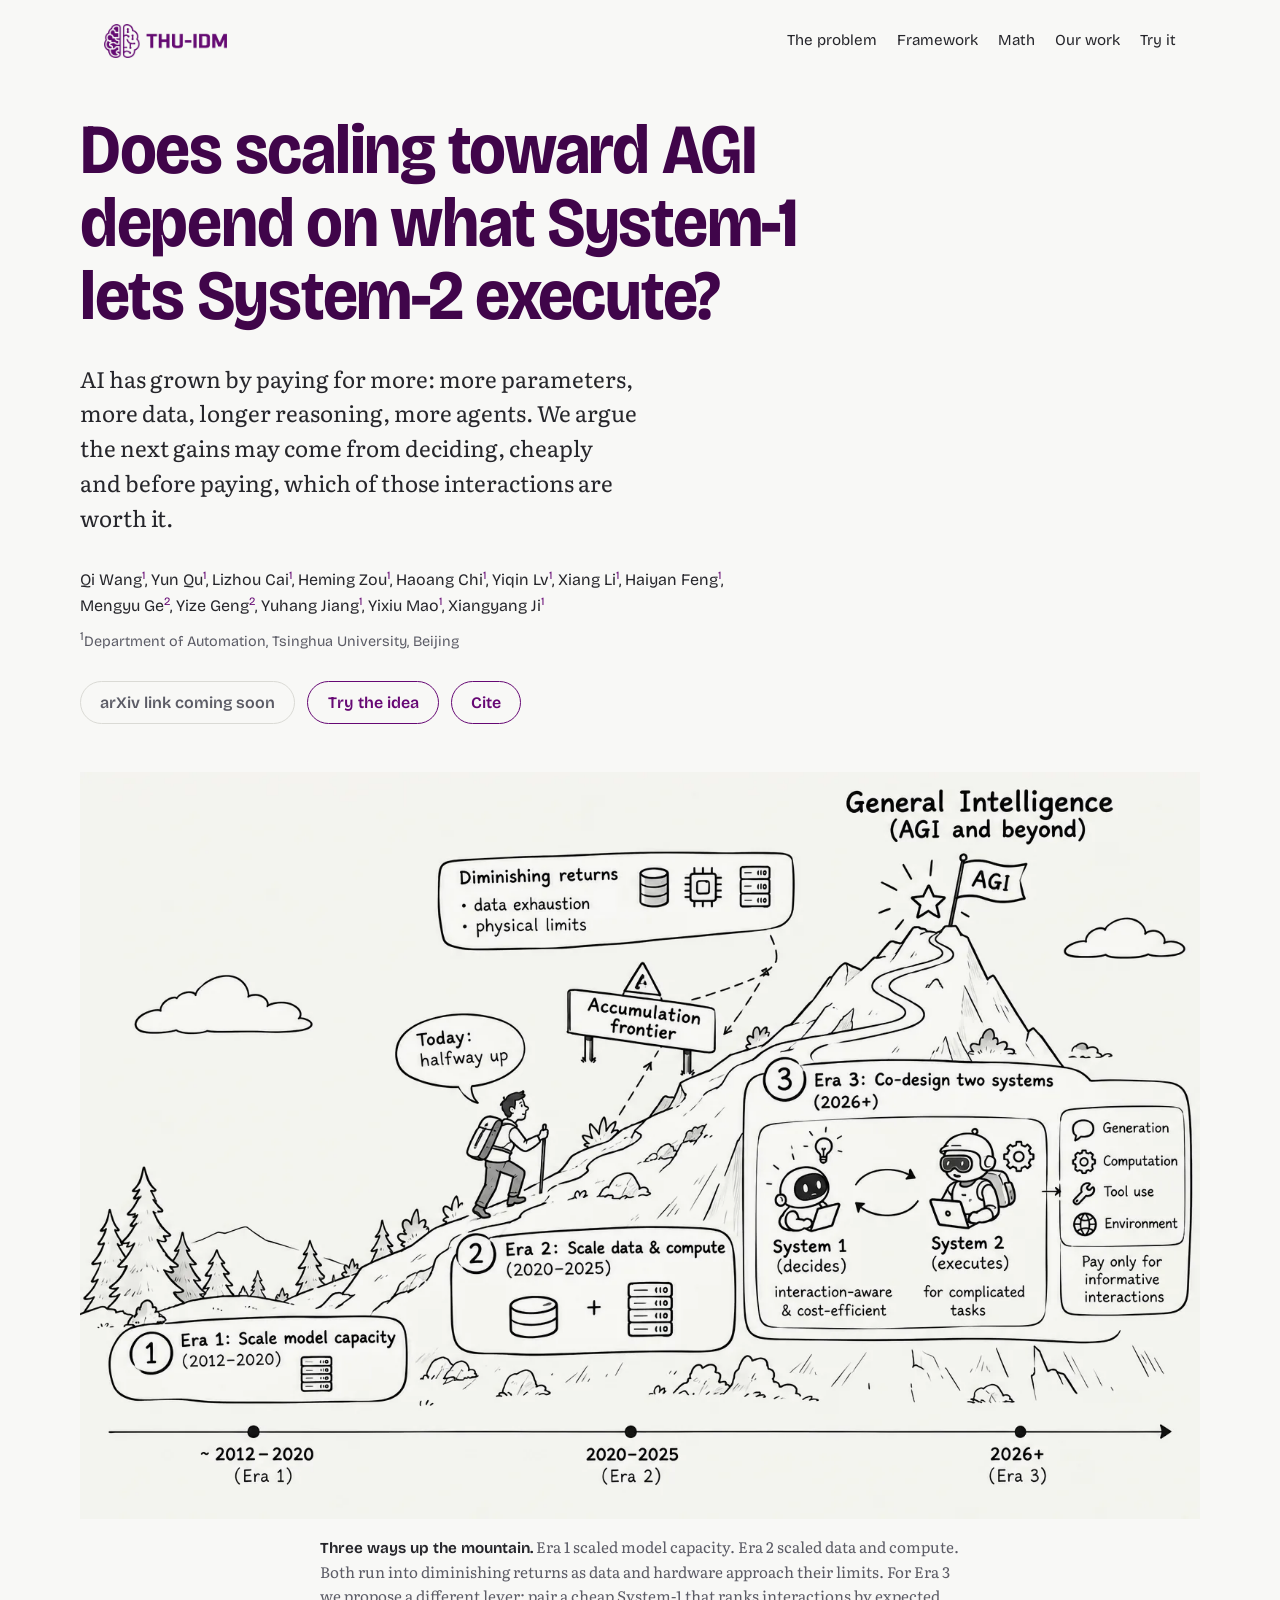
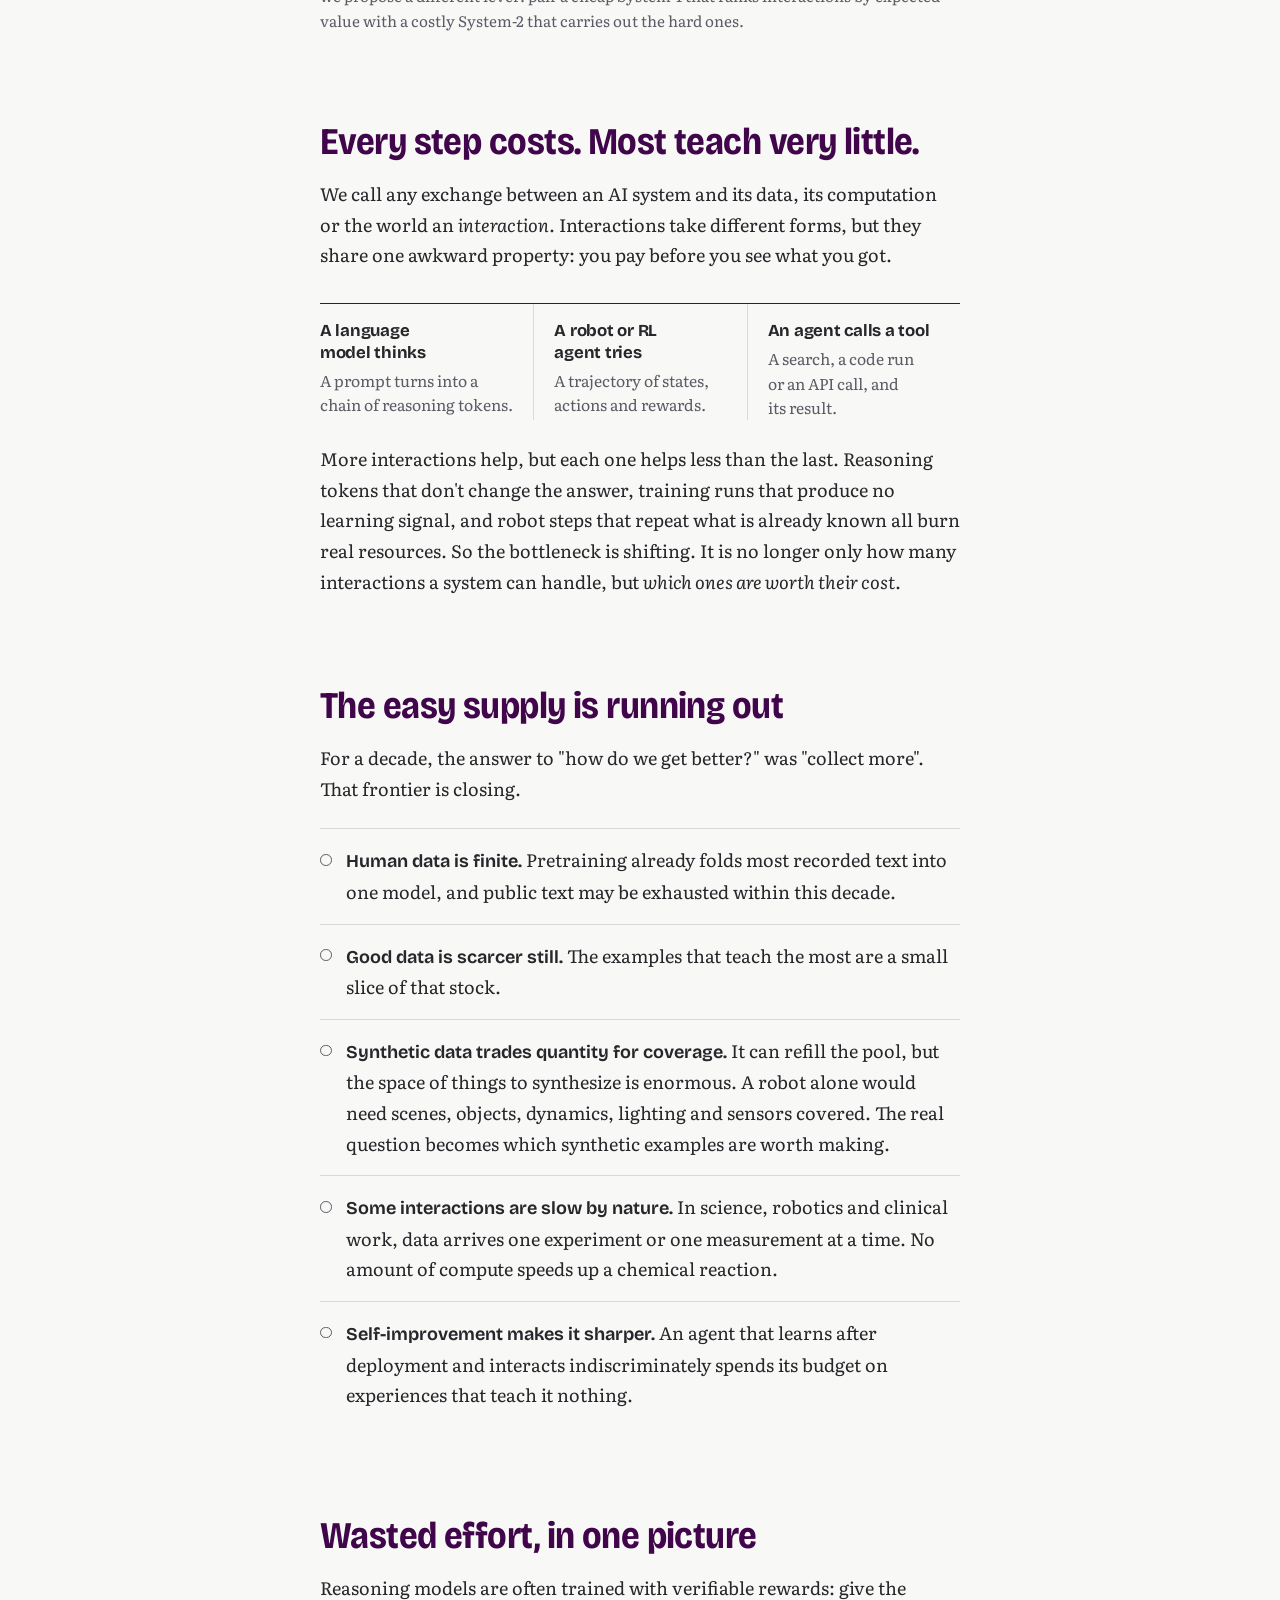
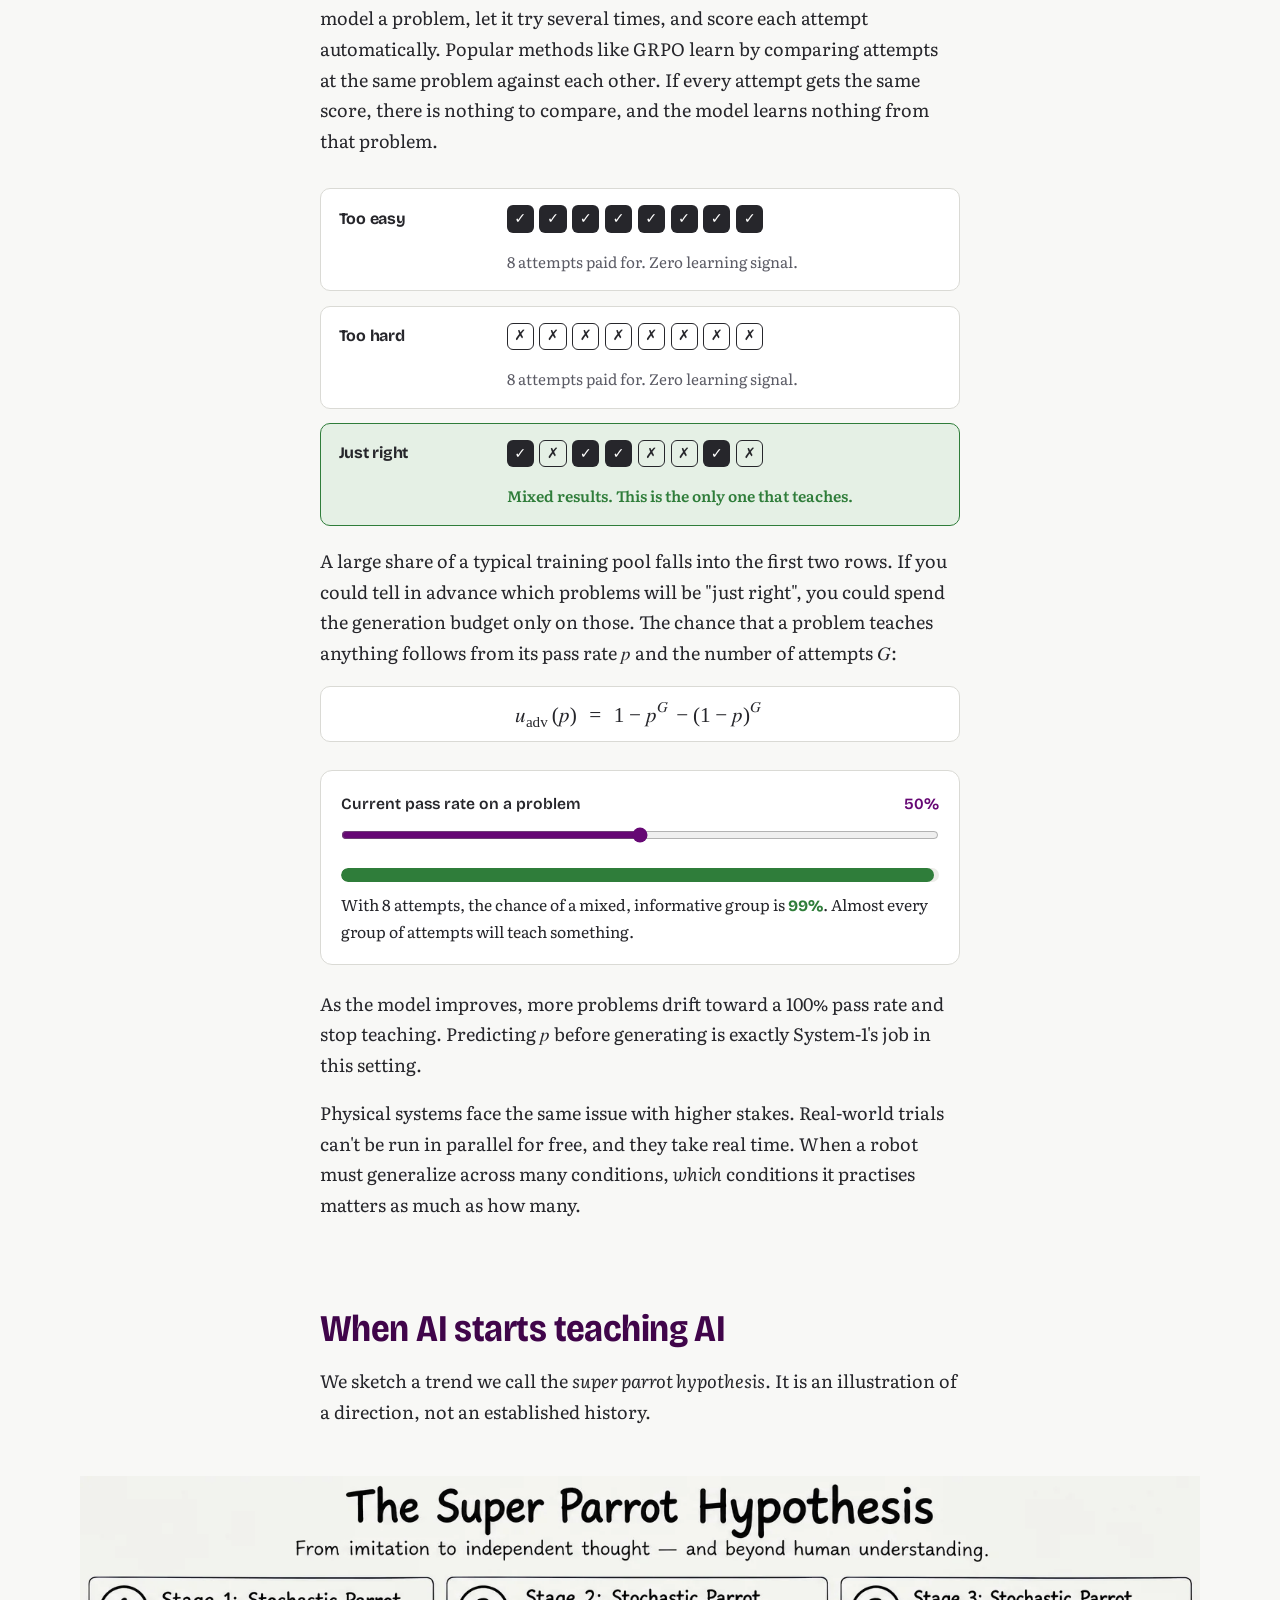
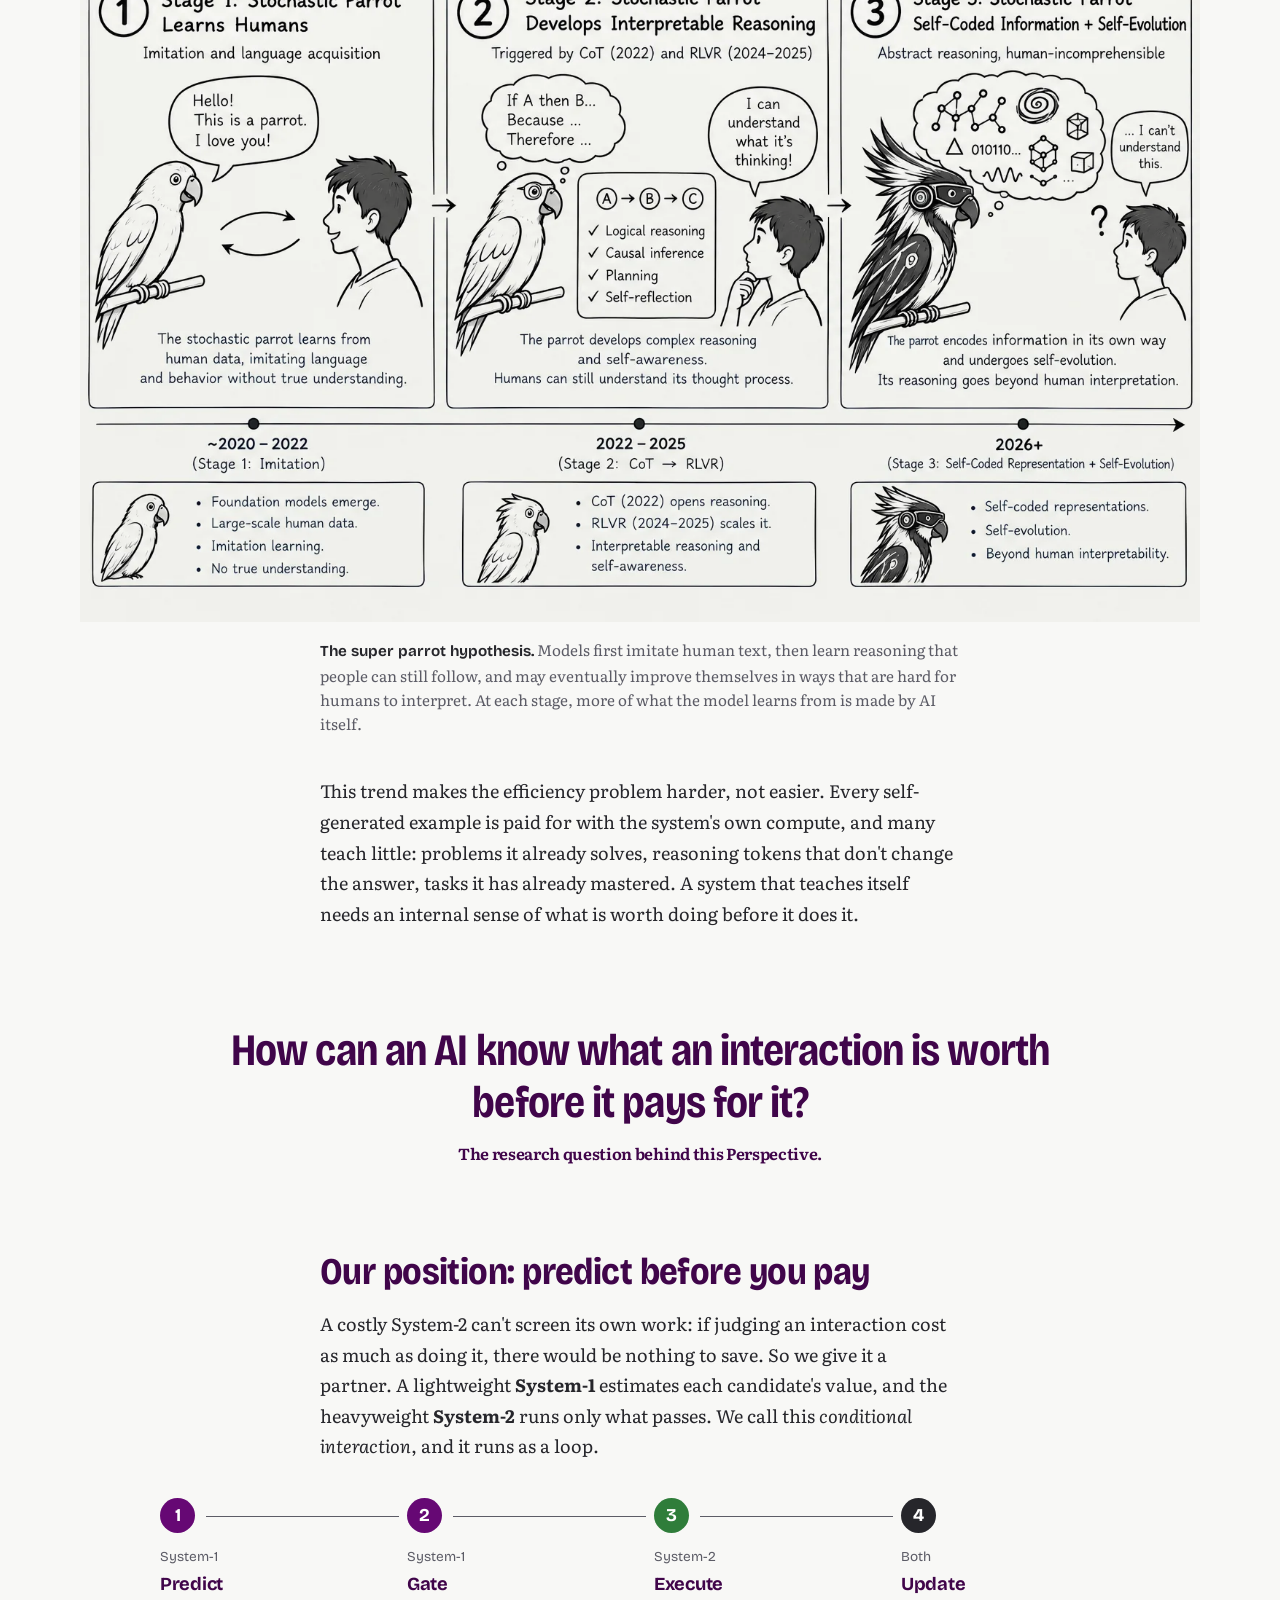
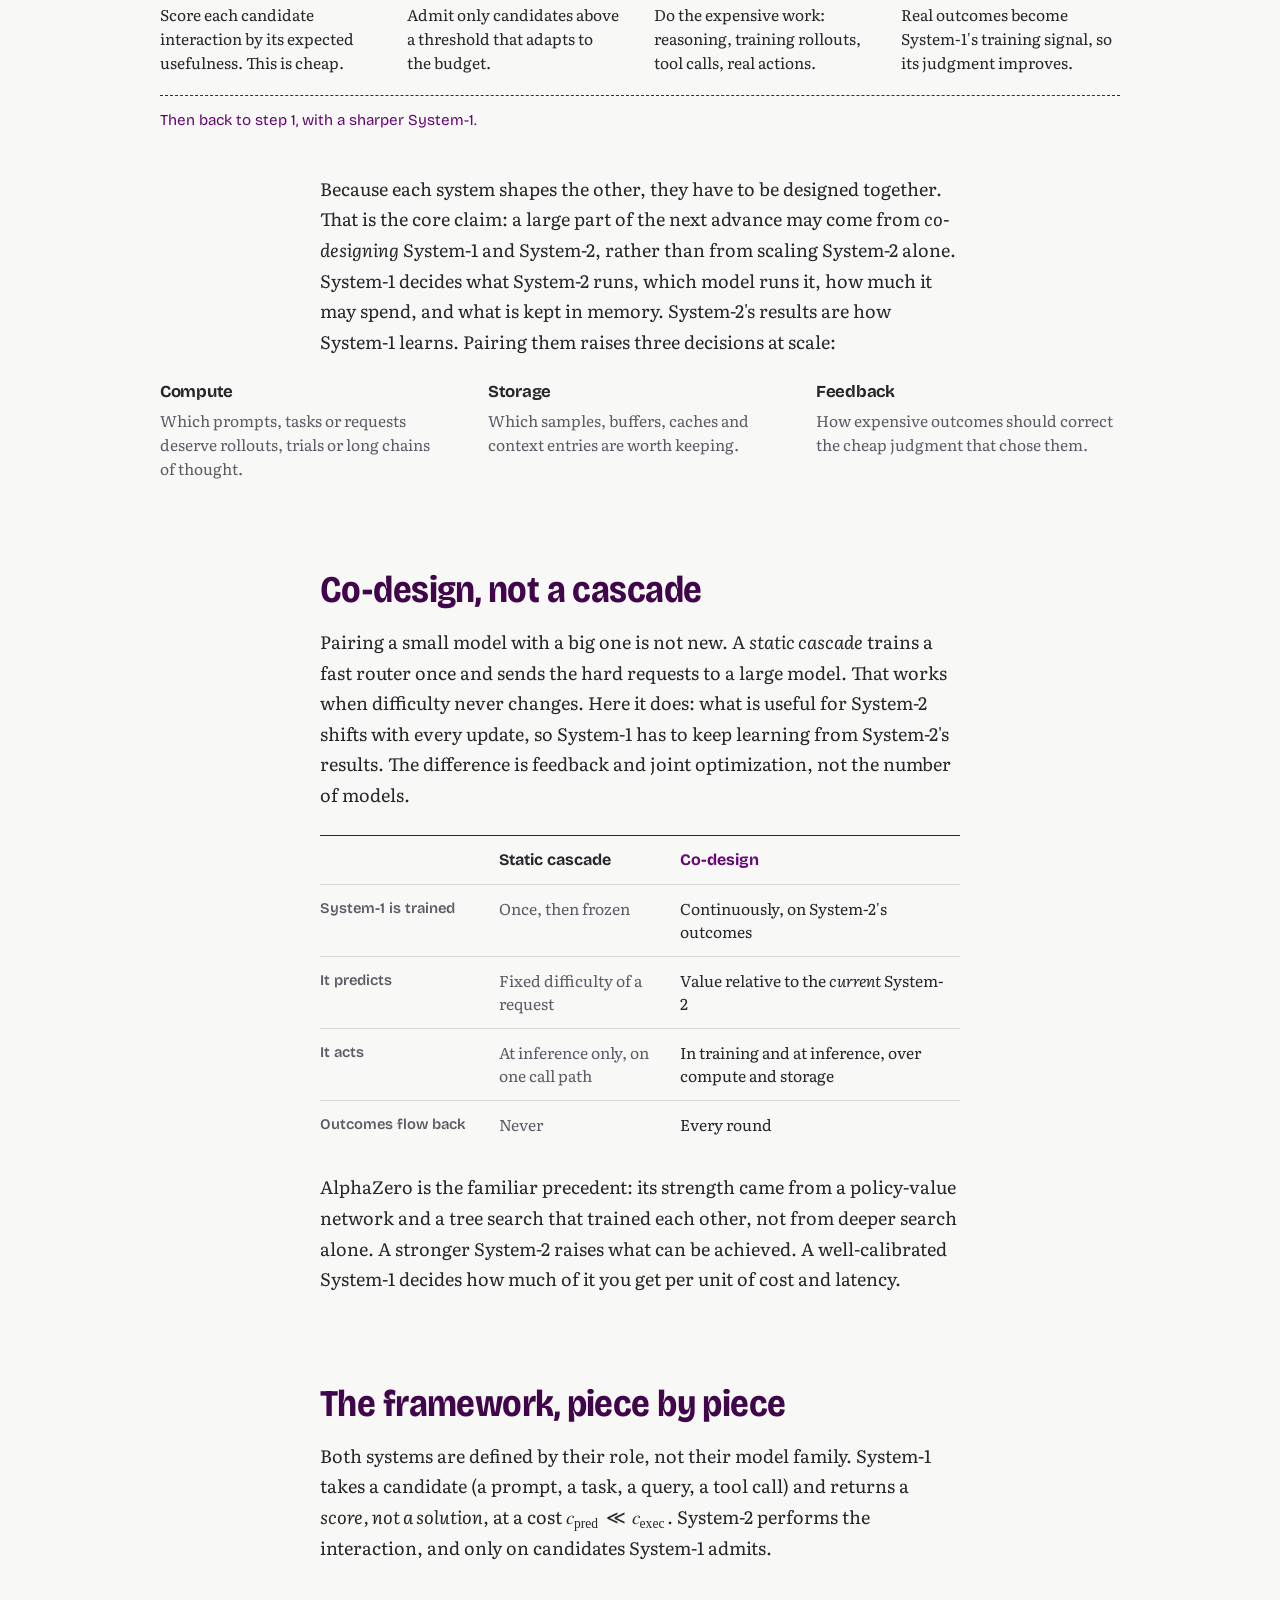
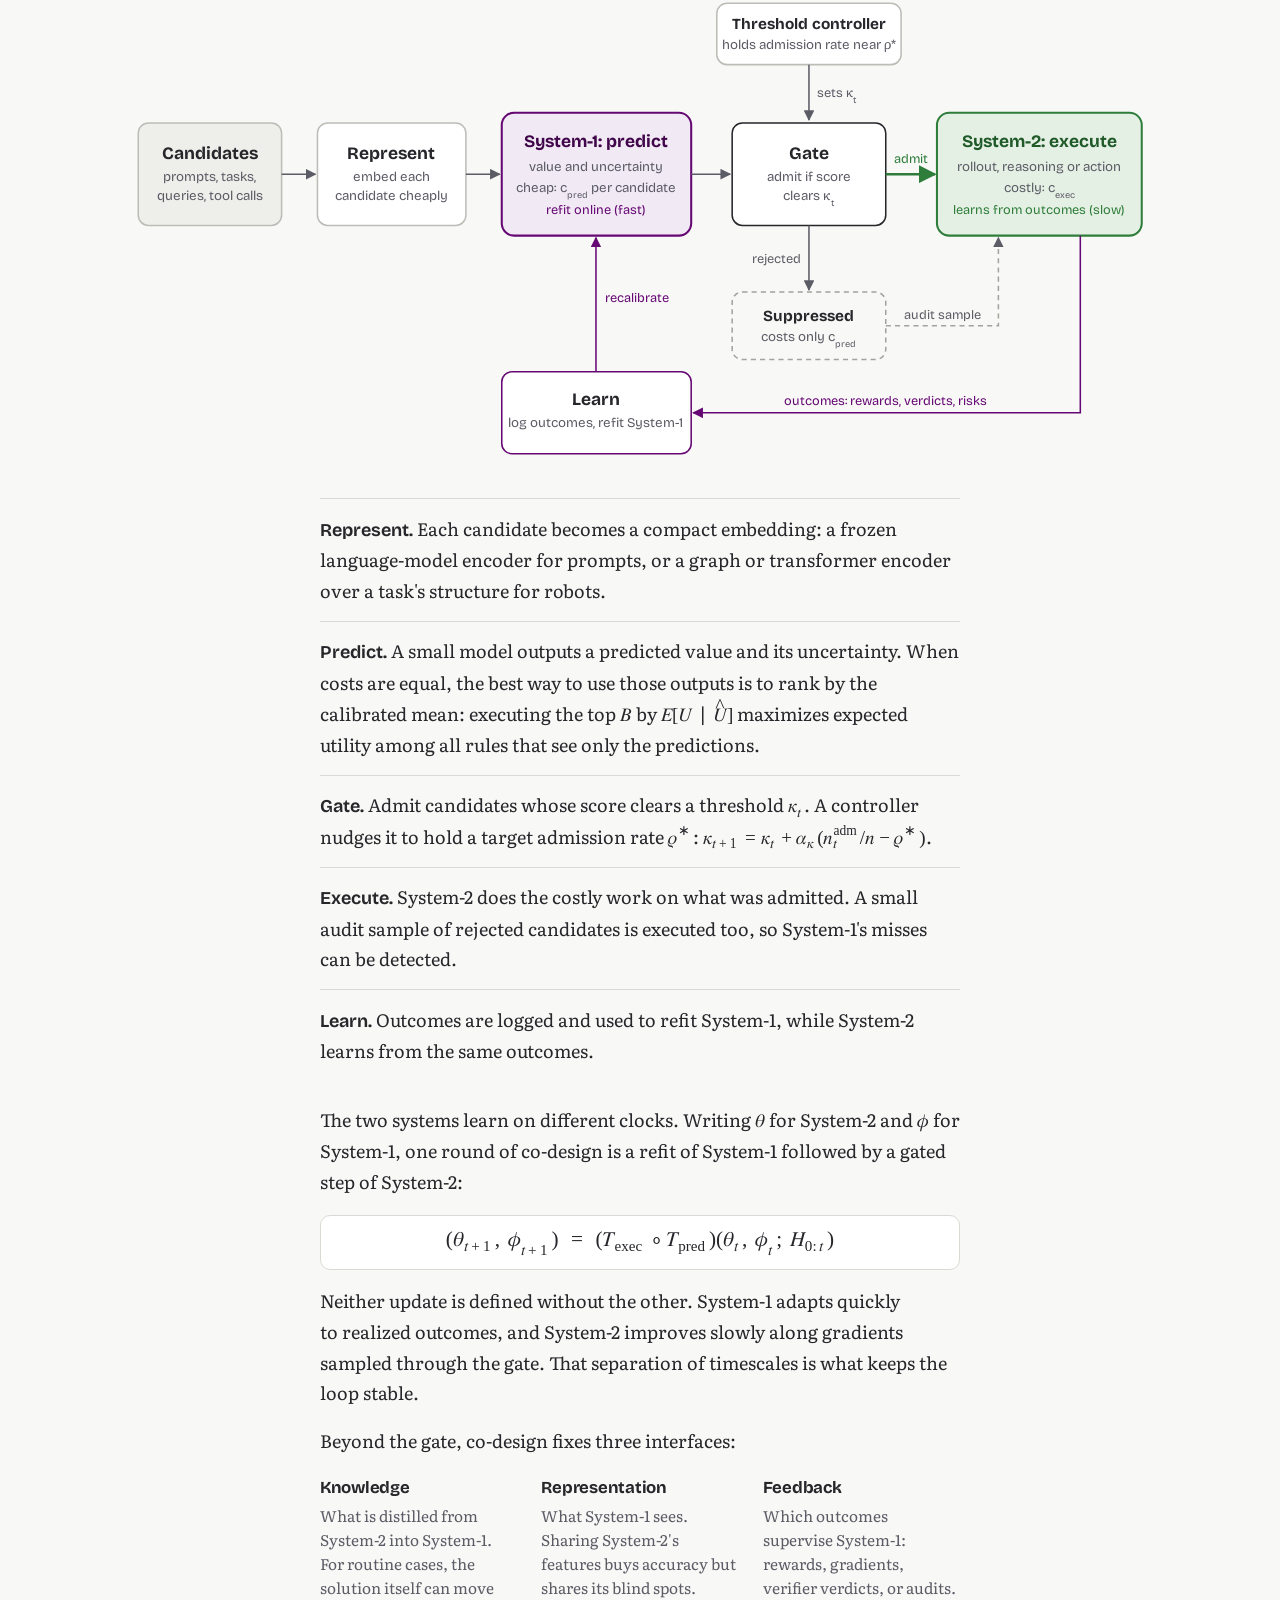
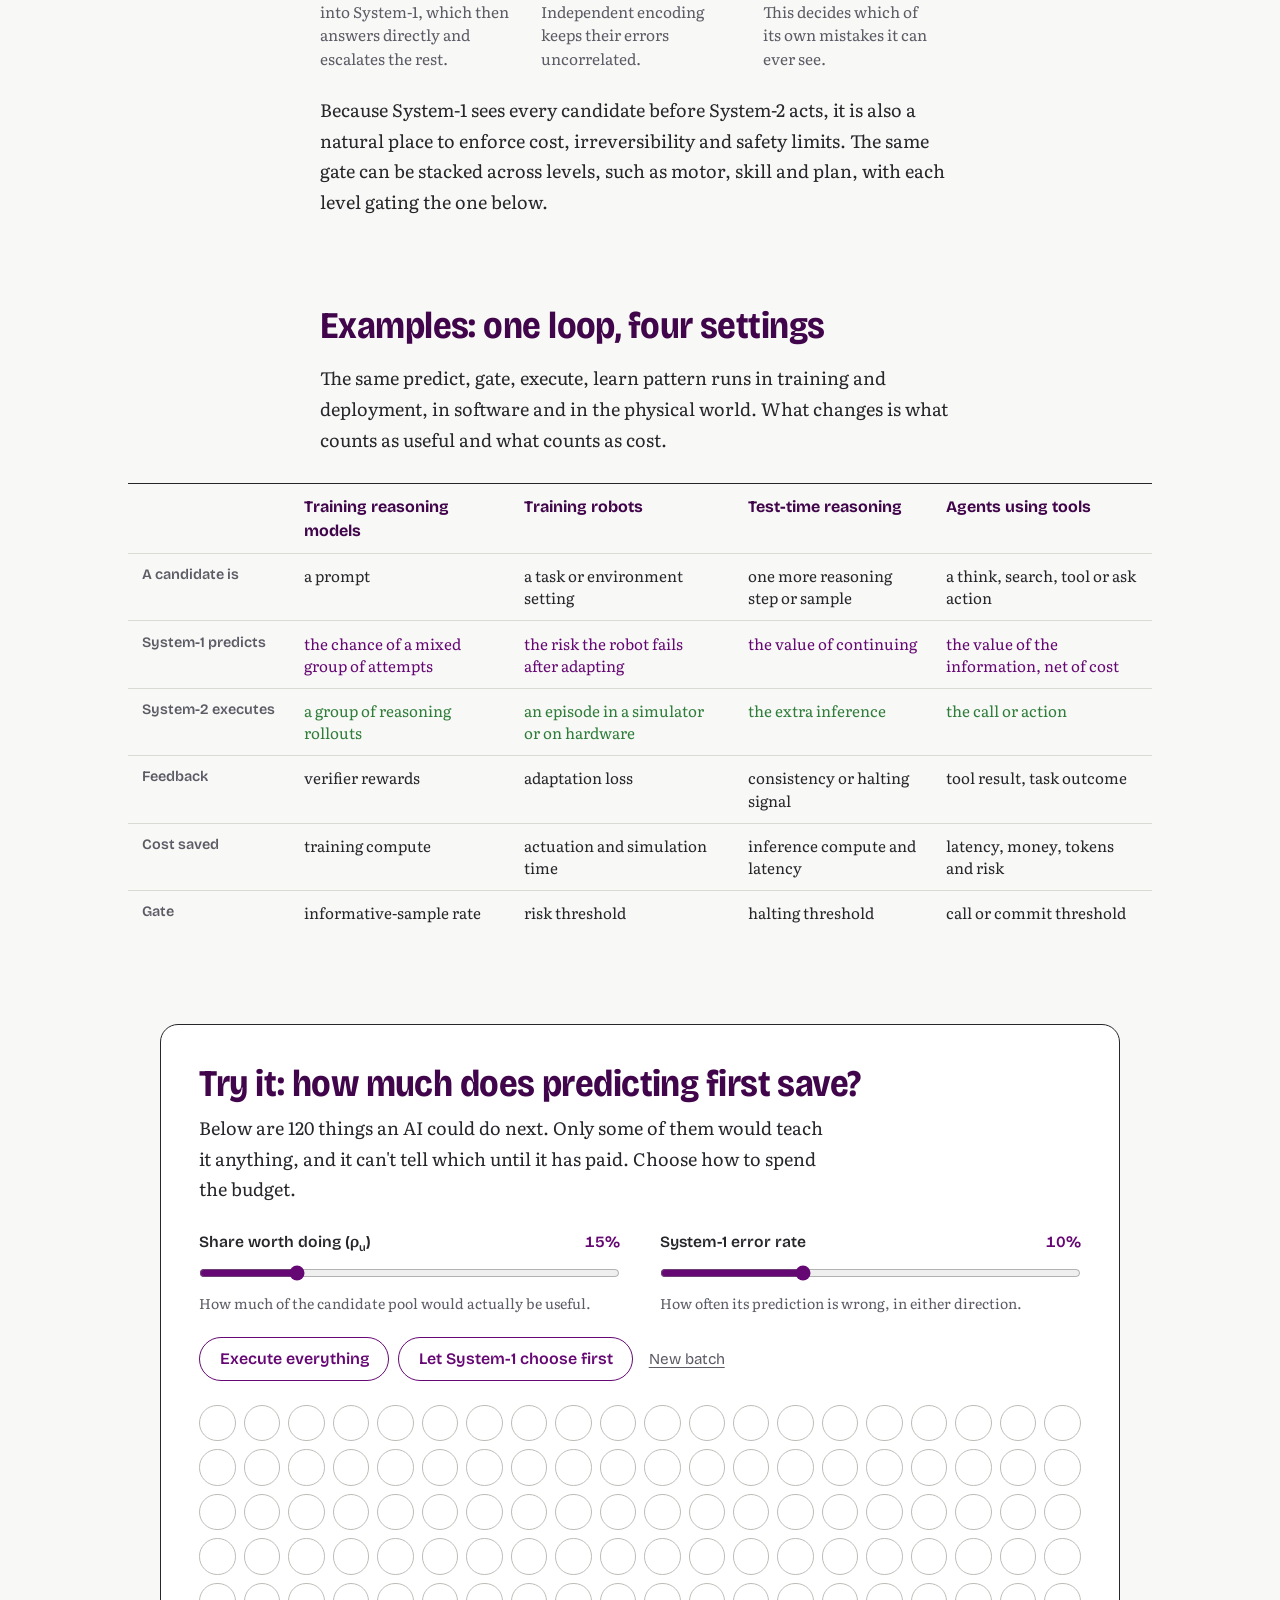
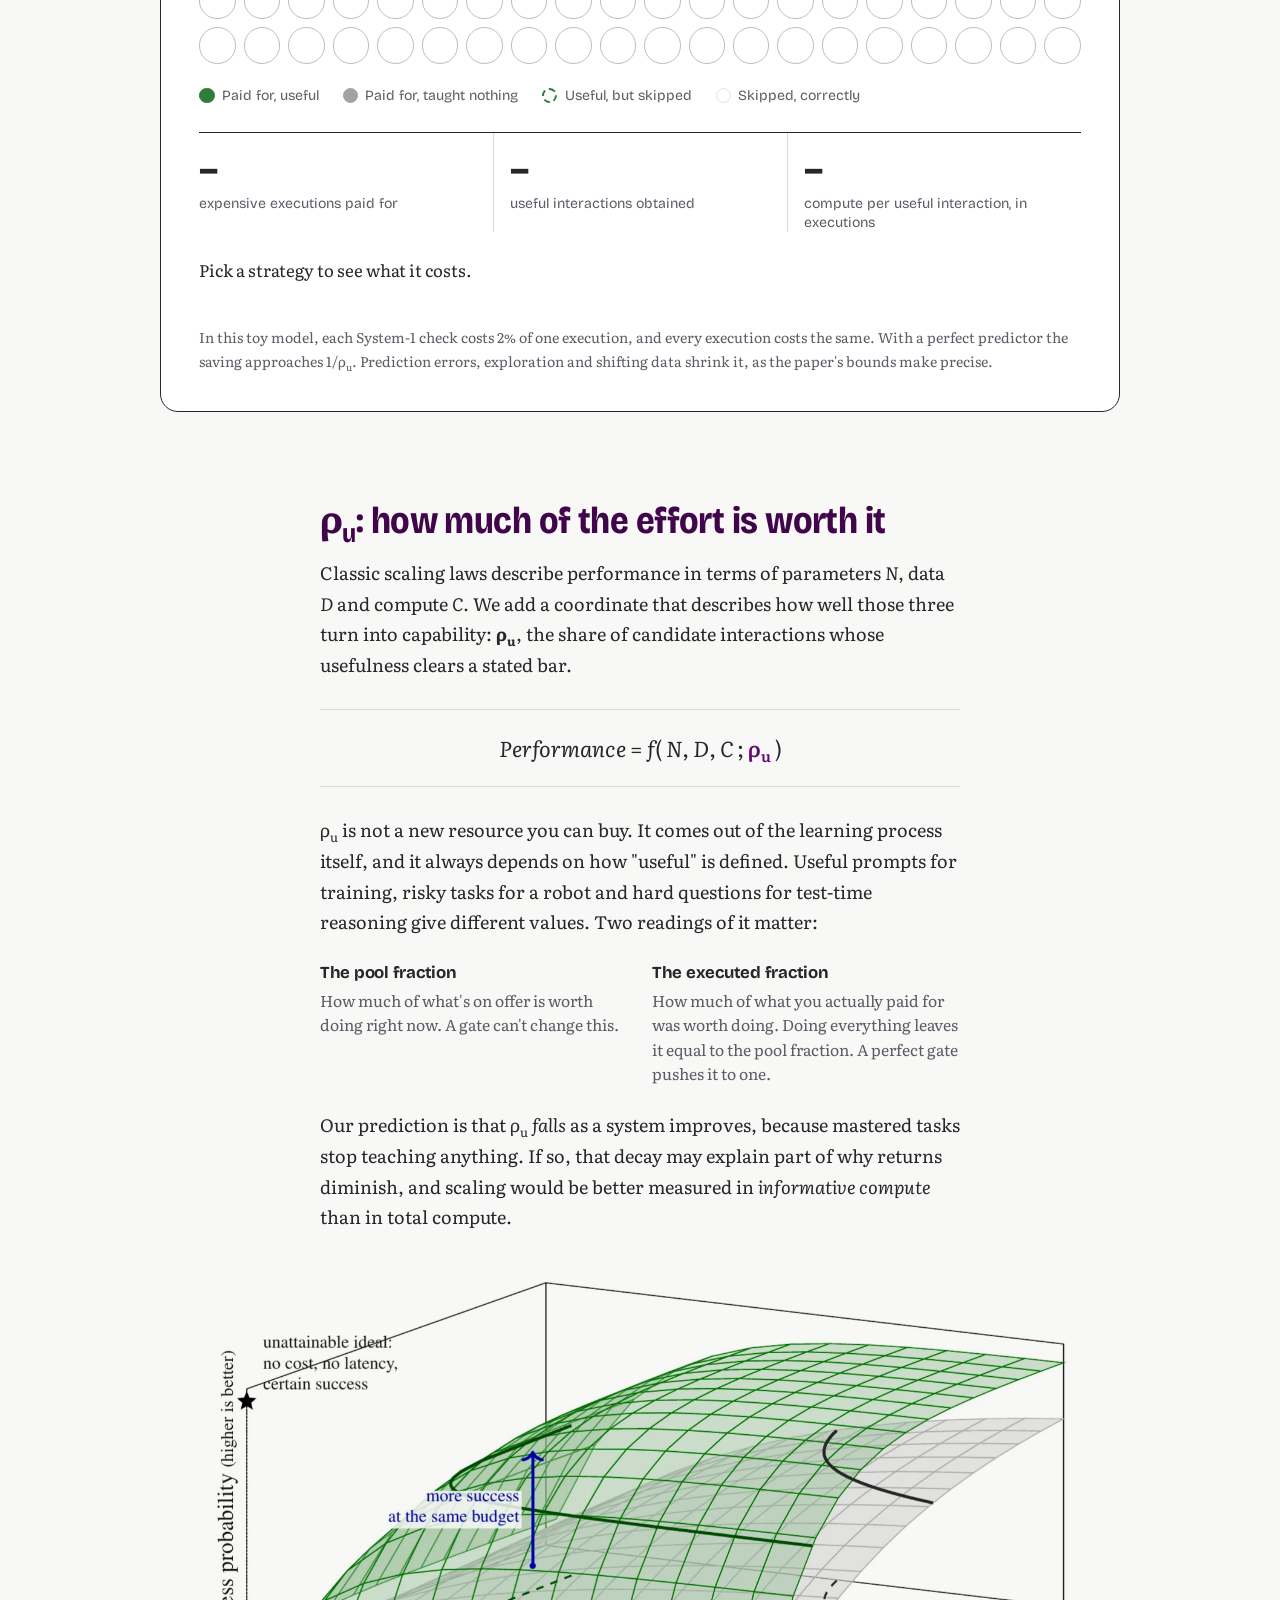
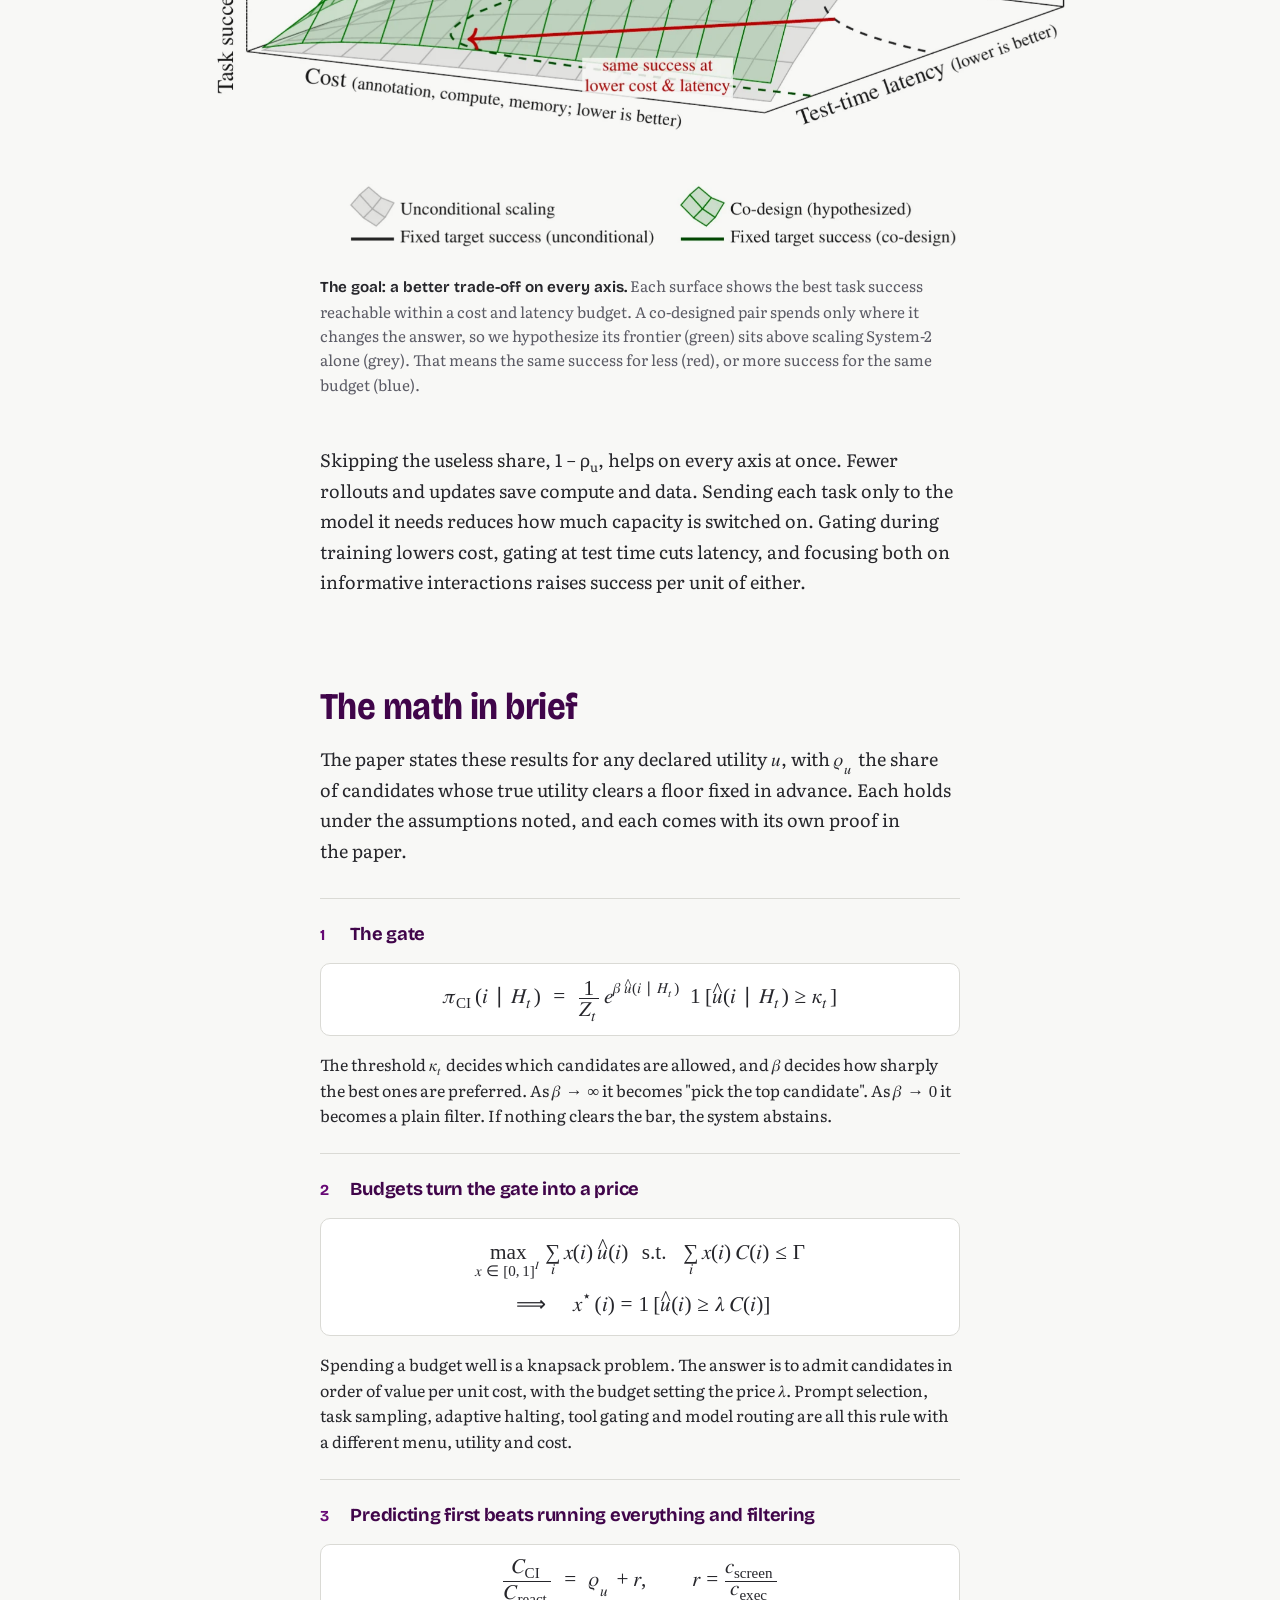
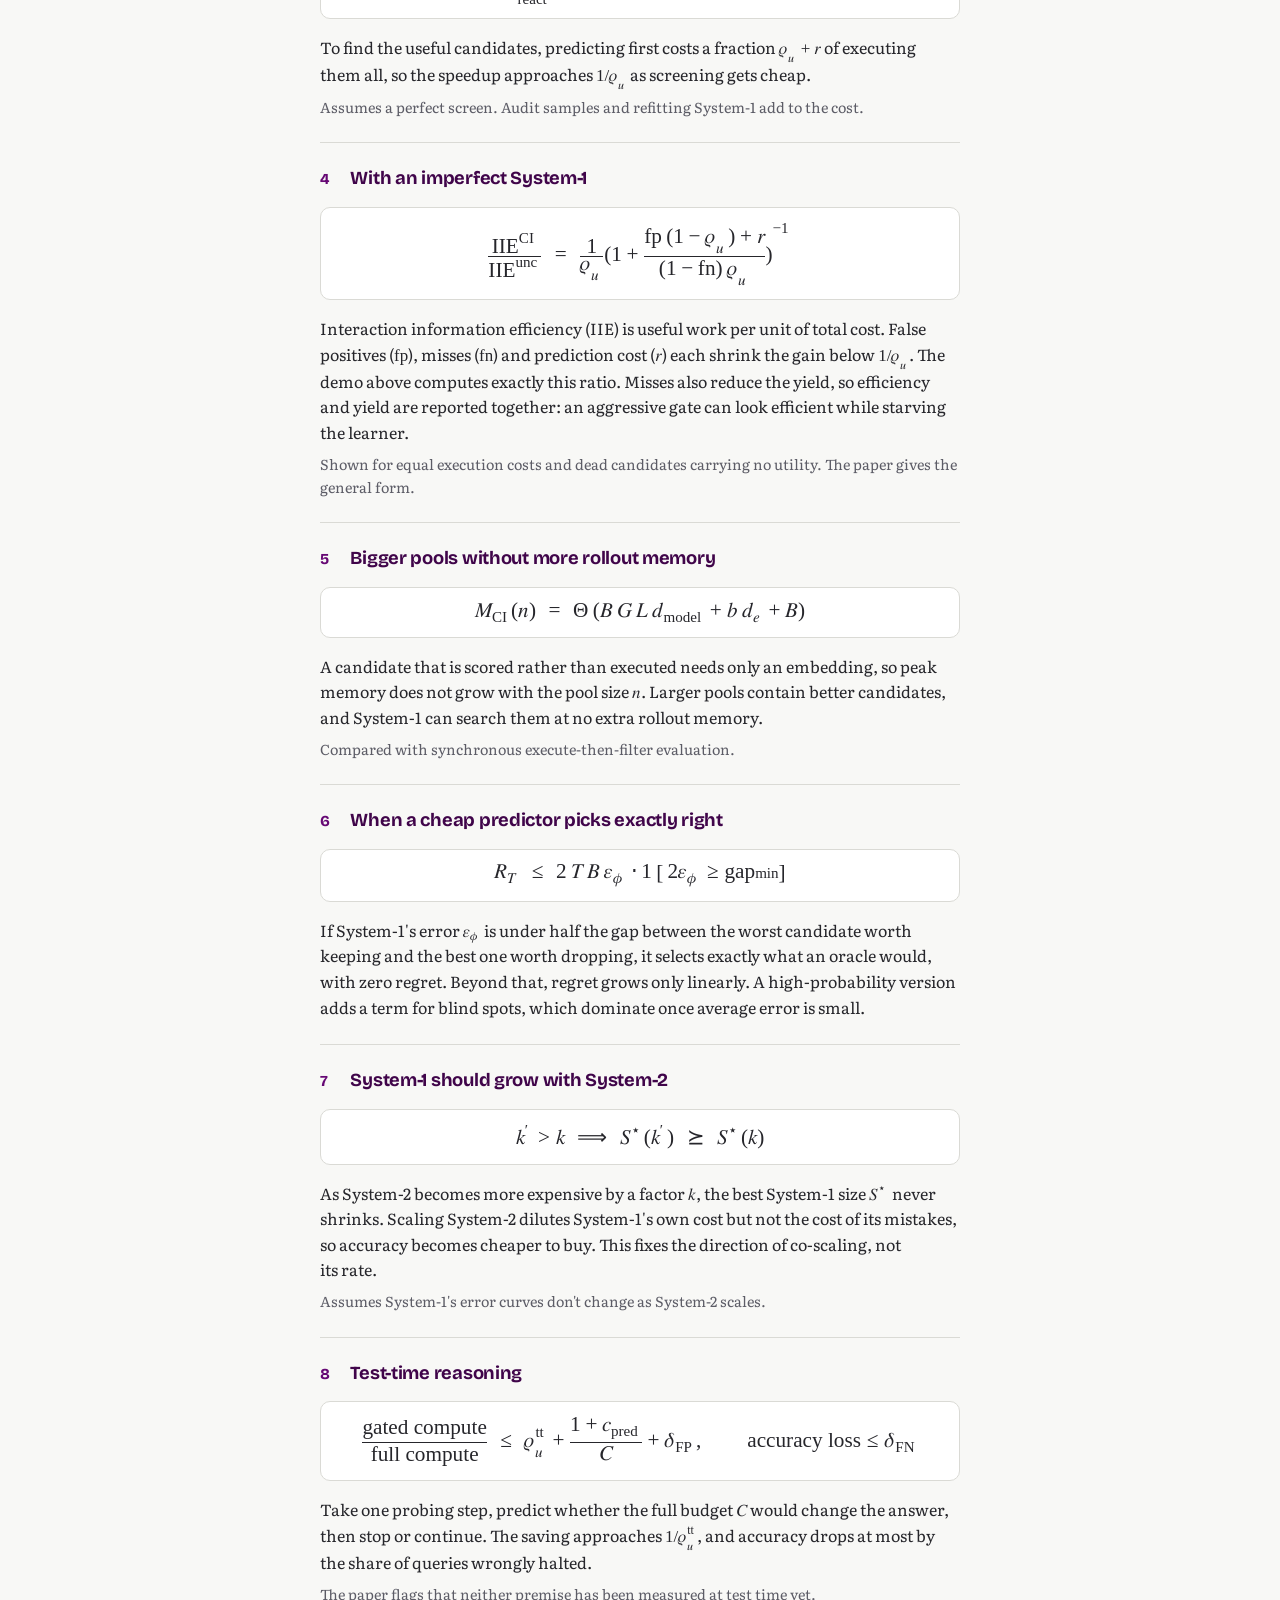
==== commit c192d0e8: "Update sys1-sys2-codesign.html" ====
--- a/blogs/sys1-sys2-codesign.html
+++ b/blogs/sys1-sys2-codesign.html
@@ -322,7 +322,7 @@
   <h1>Does scaling toward AGI depend on what <span class="nw">System-1</span> lets <span class="nw">System-2</span> execute?</h1>
   <p class="lede">AI has grown by paying for more: more parameters, more data, longer reasoning, more agents. We argue the next gains may come from deciding, cheaply and before paying, which of those interactions are worth it.</p>
   <p class="byline">Qi&nbsp;Wang<sup>1</sup>, Yun&nbsp;Qu<sup>1</sup>, Lizhou&nbsp;Cai<sup>1</sup>, Heming&nbsp;Zou<sup>1</sup>, Haoang&nbsp;Chi<sup>1</sup>, Yiqin&nbsp;Lv<sup>1</sup>, Xiang&nbsp;Li<sup>1</sup>, Haiyan&nbsp;Feng<sup>1</sup>, Mengyu&nbsp;Ge<sup>2</sup>, Yize&nbsp;Geng<sup>2</sup>, Yuhang&nbsp;Jiang<sup>1</sup>, Yixiu&nbsp;Mao<sup>1</sup>, Xiangyang&nbsp;Ji<sup>1</sup></p>
-  <p class="affil"><sup>1</sup>Department of Automation and <sup>2</sup>Department of Computer Science, Tsinghua University, Beijing</p>
+  <p class="affil"><sup>1</sup>Department of Automation, Tsinghua University, Beijing</p>
   <div class="actions">
     <a class="btn" id="paper-link" href="#">Read the paper on arXiv</a>
     <a class="btn ghost" href="#try">Try the idea</a>
